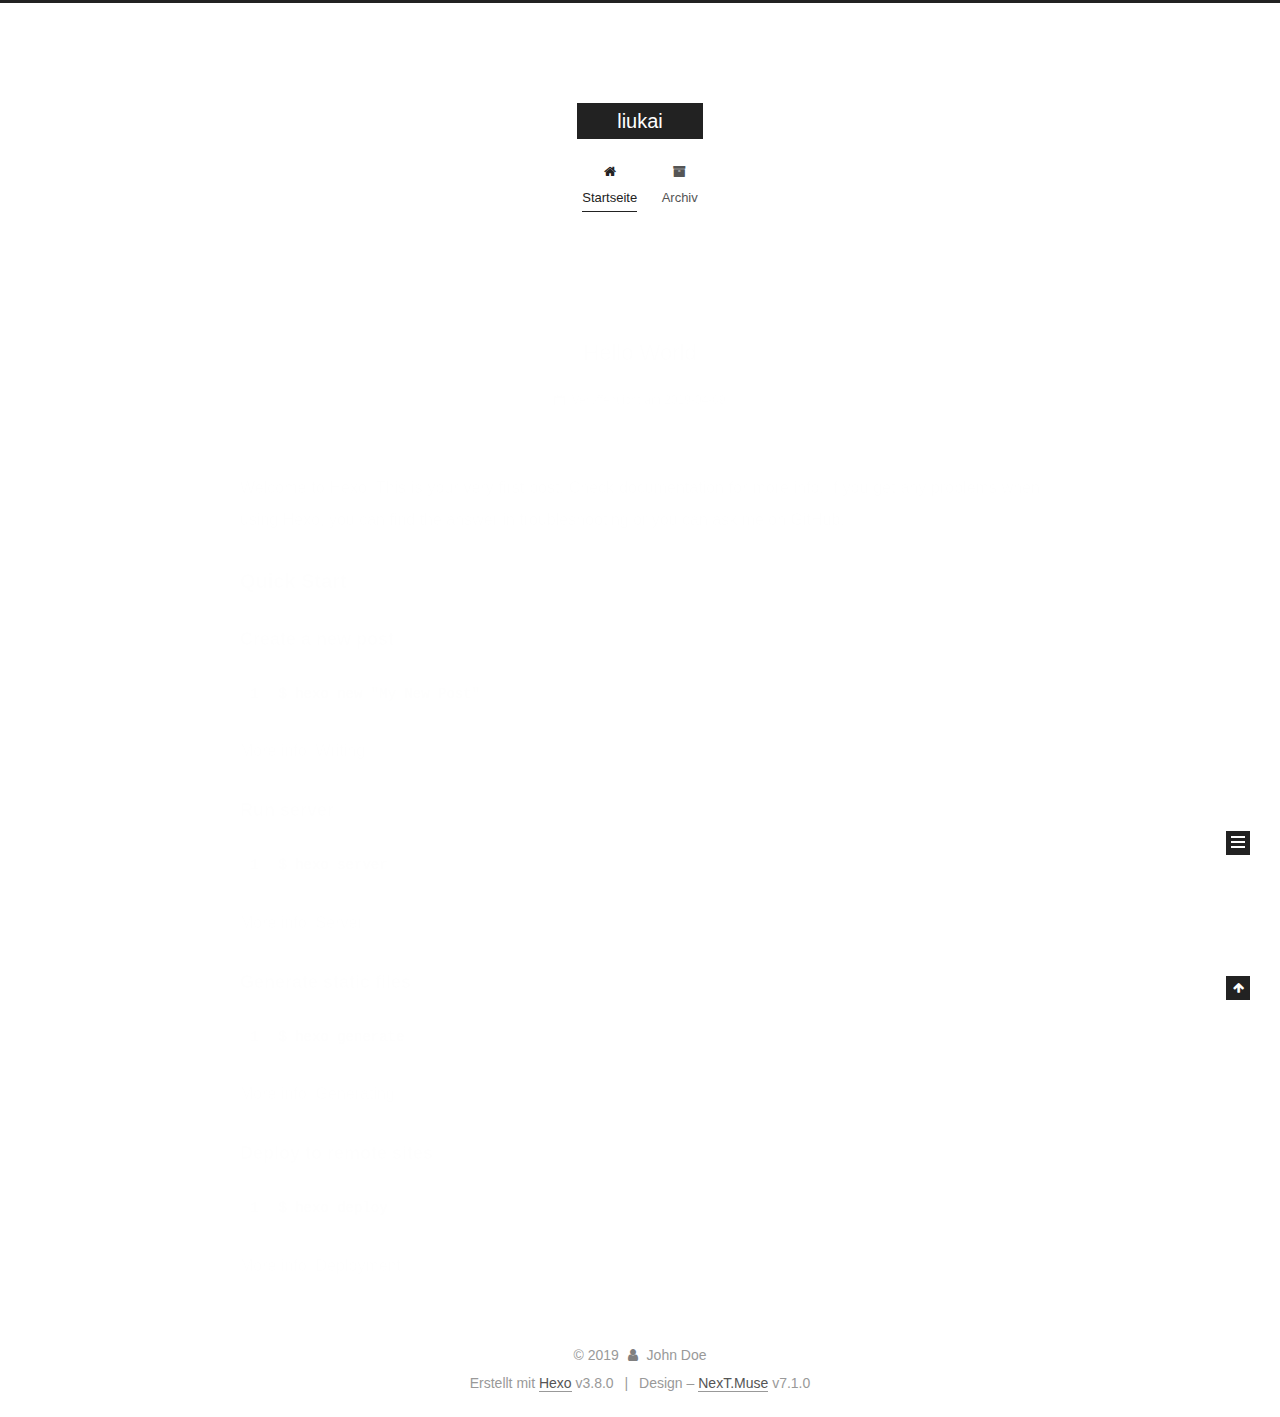
==== index.html @ d698d429 "Site updated: 2019-04-29 22:57:27" ====
<!DOCTYPE html>












  


<html class="theme-next muse use-motion" lang>
<head><meta name="generator" content="Hexo 3.8.0">
  <meta charset="UTF-8">
<meta http-equiv="X-UA-Compatible" content="IE=edge">
<meta name="viewport" content="width=device-width, initial-scale=1, maximum-scale=2">
<meta name="theme-color" content="#222">
























<link rel="stylesheet" href="/lib/font-awesome/css/font-awesome.min.css?v=4.6.2">

<link rel="stylesheet" href="/css/main.css?v=7.1.0">


  <link rel="apple-touch-icon" sizes="180x180" href="/images/apple-touch-icon-next.png?v=7.1.0">


  <link rel="icon" type="image/png" sizes="32x32" href="/images/favicon-32x32-next.png?v=7.1.0">


  <link rel="icon" type="image/png" sizes="16x16" href="/images/favicon-16x16-next.png?v=7.1.0">


  <link rel="mask-icon" href="/images/logo.svg?v=7.1.0" color="#222">







<script id="hexo.configurations">
  var NexT = window.NexT || {};
  var CONFIG = {
    root: '/',
    scheme: 'Muse',
    version: '7.1.0',
    sidebar: {"position":"left","display":"post","offset":12,"onmobile":false,"dimmer":false},
    back2top: true,
    back2top_sidebar: false,
    fancybox: false,
    fastclick: false,
    lazyload: false,
    tabs: true,
    motion: {"enable":true,"async":false,"transition":{"post_block":"fadeIn","post_header":"slideDownIn","post_body":"slideDownIn","coll_header":"slideLeftIn","sidebar":"slideUpIn"}},
    algolia: {
      applicationID: '',
      apiKey: '',
      indexName: '',
      hits: {"per_page":10},
      labels: {"input_placeholder":"Search for Posts","hits_empty":"We didn't find any results for the search: ${query}","hits_stats":"${hits} results found in ${time} ms"}
    }
  };
</script>


  




  <meta property="og:type" content="website">
<meta property="og:title" content="liukai">
<meta property="og:url" content="http://yoursite.com/index.html">
<meta property="og:site_name" content="liukai">
<meta property="og:locale" content="default">
<meta name="twitter:card" content="summary">
<meta name="twitter:title" content="liukai">





  
  
  <link rel="canonical" href="http://yoursite.com/">



<script id="page.configurations">
  CONFIG.page = {
    sidebar: "",
  };
</script>

  <title>liukai</title>
  












  <noscript>
  <style>
  .use-motion .motion-element,
  .use-motion .brand,
  .use-motion .menu-item,
  .sidebar-inner,
  .use-motion .post-block,
  .use-motion .pagination,
  .use-motion .comments,
  .use-motion .post-header,
  .use-motion .post-body,
  .use-motion .collection-title { opacity: initial; }

  .use-motion .logo,
  .use-motion .site-title,
  .use-motion .site-subtitle {
    opacity: initial;
    top: initial;
  }

  .use-motion .logo-line-before i { left: initial; }
  .use-motion .logo-line-after i { right: initial; }
  </style>
</noscript>

</head>

<body itemscope itemtype="http://schema.org/WebPage" lang="default">

  
  
    
  

  <div class="container sidebar-position-left 
  page-home">
    <div class="headband"></div>

    <header id="header" class="header" itemscope itemtype="http://schema.org/WPHeader">
      <div class="header-inner"><div class="site-brand-wrapper">
  <div class="site-meta">
    

    <div class="custom-logo-site-title">
      <a href="/" class="brand" rel="start">
        <span class="logo-line-before"><i></i></span>
        <span class="site-title">liukai</span>
        <span class="logo-line-after"><i></i></span>
      </a>
    </div>
    
    
  </div>

  <div class="site-nav-toggle">
    <button aria-label="Navigationsleiste an/ausschalten">
      <span class="btn-bar"></span>
      <span class="btn-bar"></span>
      <span class="btn-bar"></span>
    </button>
  </div>
</div>



<nav class="site-nav">
  
    <ul id="menu" class="menu">
      
        
        
        
          
          <li class="menu-item menu-item-home menu-item-active">

    
    
    
      
    

    

    <a href="/" rel="section"><i class="menu-item-icon fa fa-fw fa-home"></i> <br>Startseite</a>

  </li>
        
        
        
          
          <li class="menu-item menu-item-archives">

    
    
    
      
    

    

    <a href="/archives/" rel="section"><i class="menu-item-icon fa fa-fw fa-archive"></i> <br>Archiv</a>

  </li>

      
      
    </ul>
  

  
    

  

  
</nav>



  



</div>
    </header>

    


    <main id="main" class="main">
      <div class="main-inner">
        <div class="content-wrap">
          
          <div id="content" class="content">
            
  <section id="posts" class="posts-expand">
    
      

  

  
  
  

  

  <article class="post post-type-normal" itemscope itemtype="http://schema.org/Article">
  
  
  
  <div class="post-block">
    <link itemprop="mainEntityOfPage" href="http://yoursite.com/2019/04/09/hello-world/">

    <span hidden itemprop="author" itemscope itemtype="http://schema.org/Person">
      <meta itemprop="name" content="John Doe">
      <meta itemprop="description" content>
      <meta itemprop="image" content="/images/avatar.gif">
    </span>

    <span hidden itemprop="publisher" itemscope itemtype="http://schema.org/Organization">
      <meta itemprop="name" content="liukai">
    </span>

    
      <header class="post-header">

        
        
          <h1 class="post-title" itemprop="name headline">
                
                
                <a href="/2019/04/09/hello-world/" class="post-title-link" itemprop="url">Hello World</a>
              
            
          </h1>
        

        <div class="post-meta">
          <span class="post-time">

            
            
            

            
              <span class="post-meta-item-icon">
                <i class="fa fa-calendar-o"></i>
              </span>
              
                <span class="post-meta-item-text">Veröffentlicht am</span>
              

              
                
              

              <time title="Erstellt: 2019-04-09 21:21:41 / Geändert am: 03:51:52" itemprop="dateCreated datePublished" datetime="2019-04-09T21:21:41+08:00">2019-04-09</time>
            

            
              

              
            
          </span>

          

          
            
            
          

          
          

          

          

          

        </div>
      </header>
    

    
    
    
    <div class="post-body" itemprop="articleBody">

      
      

      
        
          
            <p>Welcome to <a href="https://hexo.io/" target="_blank" rel="noopener">Hexo</a>! This is your very first post. Check <a href="https://hexo.io/docs/" target="_blank" rel="noopener">documentation</a> for more info. If you get any problems when using Hexo, you can find the answer in <a href="https://hexo.io/docs/troubleshooting.html" target="_blank" rel="noopener">troubleshooting</a> or you can ask me on <a href="https://github.com/hexojs/hexo/issues" target="_blank" rel="noopener">GitHub</a>.</p>
<h2 id="Quick-Start"><a href="#Quick-Start" class="headerlink" title="Quick Start"></a>Quick Start</h2><h3 id="Create-a-new-post"><a href="#Create-a-new-post" class="headerlink" title="Create a new post"></a>Create a new post</h3><figure class="highlight bash"><table><tr><td class="gutter"><pre><span class="line">1</span><br></pre></td><td class="code"><pre><span class="line">$ hexo new <span class="string">"My New Post"</span></span><br></pre></td></tr></table></figure>
<p>More info: <a href="https://hexo.io/docs/writing.html" target="_blank" rel="noopener">Writing</a></p>
<h3 id="Run-server"><a href="#Run-server" class="headerlink" title="Run server"></a>Run server</h3><figure class="highlight bash"><table><tr><td class="gutter"><pre><span class="line">1</span><br></pre></td><td class="code"><pre><span class="line">$ hexo server</span><br></pre></td></tr></table></figure>
<p>More info: <a href="https://hexo.io/docs/server.html" target="_blank" rel="noopener">Server</a></p>
<h3 id="Generate-static-files"><a href="#Generate-static-files" class="headerlink" title="Generate static files"></a>Generate static files</h3><figure class="highlight bash"><table><tr><td class="gutter"><pre><span class="line">1</span><br></pre></td><td class="code"><pre><span class="line">$ hexo generate</span><br></pre></td></tr></table></figure>
<p>More info: <a href="https://hexo.io/docs/generating.html" target="_blank" rel="noopener">Generating</a></p>
<h3 id="Deploy-to-remote-sites"><a href="#Deploy-to-remote-sites" class="headerlink" title="Deploy to remote sites"></a>Deploy to remote sites</h3><figure class="highlight bash"><table><tr><td class="gutter"><pre><span class="line">1</span><br></pre></td><td class="code"><pre><span class="line">$ hexo deploy</span><br></pre></td></tr></table></figure>
<p>More info: <a href="https://hexo.io/docs/deployment.html" target="_blank" rel="noopener">Deployment</a></p>

          
        
      
    </div>

    

    
    
    

    

    
      
    
    

    

    <footer class="post-footer">
      

      

      

      
      
        <div class="post-eof"></div>
      
    </footer>
  </div>
  
  
  
  </article>


    
  </section>

  


          </div>
          

        </div>
        
          
  
  <div class="sidebar-toggle">
    <div class="sidebar-toggle-line-wrap">
      <span class="sidebar-toggle-line sidebar-toggle-line-first"></span>
      <span class="sidebar-toggle-line sidebar-toggle-line-middle"></span>
      <span class="sidebar-toggle-line sidebar-toggle-line-last"></span>
    </div>
  </div>

  <aside id="sidebar" class="sidebar">
    <div class="sidebar-inner">

      

      

      <div class="site-overview-wrap sidebar-panel sidebar-panel-active">
        <div class="site-overview">
          <div class="site-author motion-element" itemprop="author" itemscope itemtype="http://schema.org/Person">
            
              <p class="site-author-name" itemprop="name">John Doe</p>
              <div class="site-description motion-element" itemprop="description"></div>
          </div>

          
            <nav class="site-state motion-element">
              
                <div class="site-state-item site-state-posts">
                
                  <a href="/archives/">
                
                    <span class="site-state-item-count">1</span>
                    <span class="site-state-item-name">Artikel</span>
                  </a>
                </div>
              

              

              
            </nav>
          

          

          

          

          

          
          

          
            
          
          

        </div>
      </div>

      

      

    </div>
  </aside>
  


        
      </div>
    </main>

    <footer id="footer" class="footer">
      <div class="footer-inner">
        <div class="copyright">&copy; <span itemprop="copyrightYear">2019</span>
  <span class="with-love" id="animate">
    <i class="fa fa-user"></i>
  </span>
  <span class="author" itemprop="copyrightHolder">John Doe</span>

  

  
</div>


  <div class="powered-by">Erstellt mit  <a href="https://hexo.io" class="theme-link" rel="noopener" target="_blank">Hexo</a> v3.8.0</div>



  <span class="post-meta-divider">|</span>



  <div class="theme-info">Design – <a href="https://theme-next.org" class="theme-link" rel="noopener" target="_blank">NexT.Muse</a> v7.1.0</div>




        








        
      </div>
    </footer>

    
      <div class="back-to-top">
        <i class="fa fa-arrow-up"></i>
        
      </div>
    

    

    

    
  </div>

  

<script>
  if (Object.prototype.toString.call(window.Promise) !== '[object Function]') {
    window.Promise = null;
  }
</script>


























  
  <script src="/lib/jquery/index.js?v=2.1.3"></script>

  
  <script src="/lib/velocity/velocity.min.js?v=1.2.1"></script>

  
  <script src="/lib/velocity/velocity.ui.min.js?v=1.2.1"></script>


  


  <script src="/js/utils.js?v=7.1.0"></script>

  <script src="/js/motion.js?v=7.1.0"></script>



  
  


  <script src="/js/schemes/muse.js?v=7.1.0"></script>



  

  


  <script src="/js/next-boot.js?v=7.1.0"></script>


  

  

  

  



  




  

  

  

  

  

  

  

  

  

  

  

  

  

  

</body>
</html>
---- css/main.css ----
/* normalize.css v8.0.1 | MIT License | github.com/necolas/normalize.css */
html {
  line-height: 1.15; /* 1 */
  -webkit-text-size-adjust: 100%; /* 2 */
}
body {
  margin: 0;
}
main {
  display: block;
}
h1 {
  font-size: 2em;
  margin: 0.67em 0;
}
hr {
  box-sizing: content-box; /* 1 */
  height: 0; /* 1 */
  overflow: visible; /* 2 */
}
pre {
  font-family: monospace, monospace; /* 1 */
  font-size: 1em; /* 2 */
}
a {
  background-color: transparent;
}
abbr[title] {
  border-bottom: none; /* 1 */
  text-decoration: underline; /* 2 */
  text-decoration: underline dotted; /* 2 */
}
b,
strong {
  font-weight: bolder;
}
code,
kbd,
samp {
  font-family: monospace, monospace; /* 1 */
  font-size: 1em; /* 2 */
}
small {
  font-size: 80%;
}
sub,
sup {
  font-size: 75%;
  line-height: 0;
  position: relative;
  vertical-align: baseline;
}
sub {
  bottom: -0.25em;
}
sup {
  top: -0.5em;
}
img {
  border-style: none;
}
button,
input,
optgroup,
select,
textarea {
  font-family: inherit; /* 1 */
  font-size: 100%; /* 1 */
  line-height: 1.15; /* 1 */
  margin: 0; /* 2 */
}
button,
input {
/* 1 */
  overflow: visible;
}
button,
select {
/* 1 */
  text-transform: none;
}
button,
[type="button"],
[type="reset"],
[type="submit"] {
  -webkit-appearance: button;
}
button::-moz-focus-inner,
[type="button"]::-moz-focus-inner,
[type="reset"]::-moz-focus-inner,
[type="submit"]::-moz-focus-inner {
  border-style: none;
  padding: 0;
}
button:-moz-focusring,
[type="button"]:-moz-focusring,
[type="reset"]:-moz-focusring,
[type="submit"]:-moz-focusring {
  outline: 1px dotted ButtonText;
}
fieldset {
  padding: 0.35em 0.75em 0.625em;
}
legend {
  box-sizing: border-box; /* 1 */
  color: inherit; /* 2 */
  display: table; /* 1 */
  max-width: 100%; /* 1 */
  padding: 0; /* 3 */
  white-space: normal; /* 1 */
}
progress {
  vertical-align: baseline;
}
textarea {
  overflow: auto;
}
[type="checkbox"],
[type="radio"] {
  box-sizing: border-box; /* 1 */
  padding: 0; /* 2 */
}
[type="number"]::-webkit-inner-spin-button,
[type="number"]::-webkit-outer-spin-button {
  height: auto;
}
[type="search"] {
  -webkit-appearance: textfield; /* 1 */
  outline-offset: -2px; /* 2 */
}
[type="search"]::-webkit-search-decoration {
  -webkit-appearance: none;
}
::-webkit-file-upload-button {
  -webkit-appearance: button; /* 1 */
  font: inherit; /* 2 */
}
details {
  display: block;
}
summary {
  display: list-item;
}
template {
  display: none;
}
[hidden] {
  display: none;
}
::selection {
  background: #262a30;
  color: #fff;
}
body {
  position: relative;
  font-family: 'Lato', "PingFang SC", "Microsoft YaHei", sans-serif;
  font-size: 14px;
  line-height: 2;
  color: #555;
  background: #fff;
}
@media (max-width: 991px) {
  body {
    padding-right: 0 !important;
  }
}
@media (min-width: 1200px) {
  body {
    font-size: 16px;
  }
}
h1,
h2,
h3,
h4,
h5,
h6 {
  margin: 20px 0 15px;
  padding: 0;
  font-weight: bold;
  line-height: 1.5;
  font-family: 'Lato', "PingFang SC", "Microsoft YaHei", sans-serif;
}
h1 {
  font-size: 22px;
}
h1 code {
  font-size: 1em;
}
@media (max-width: 767px) {
  h1 {
    font-size: 18px;
  }
  h1 code {
    font-size: 1em;
  }
}
h2 {
  font-size: 20px;
}
h2 code {
  font-size: 1em;
}
@media (max-width: 767px) {
  h2 {
    font-size: 16px;
  }
  h2 code {
    font-size: 1em;
  }
}
h3 {
  font-size: 18px;
}
h3 code {
  font-size: 1em;
}
@media (max-width: 767px) {
  h3 {
    font-size: 14px;
  }
  h3 code {
    font-size: 1em;
  }
}
h4 {
  font-size: 16px;
}
h4 code {
  font-size: 1em;
}
@media (max-width: 767px) {
  h4 {
    font-size: 12px;
  }
  h4 code {
    font-size: 1em;
  }
}
h5 {
  font-size: 14px;
}
h5 code {
  font-size: 1em;
}
@media (max-width: 767px) {
  h5 {
    font-size: 10px;
  }
  h5 code {
    font-size: 1em;
  }
}
h6 {
  font-size: 12px;
}
h6 code {
  font-size: 1em;
}
@media (max-width: 767px) {
  h6 {
    font-size: 8px;
  }
  h6 code {
    font-size: 1em;
  }
}
p {
  margin: 0 0 20px 0;
}
a,
span.exturl {
  overflow-wrap: break-word;
  word-wrap: break-word;
  background-color: transparent;
  color: #555;
  text-decoration: none;
  outline: none;
  border-bottom: 1px solid #999;
  cursor: pointer;
}
a:hover,
span.exturl:hover {
  color: #222;
  border-bottom-color: #222;
}
video {
  max-width: 100%;
  display: block;
  margin-left: auto;
  margin-right: auto;
}
img {
  display: block;
  margin: auto;
  max-width: 100%;
  height: auto;
}
hr {
  margin: 40px 0;
  height: 3px;
  border: none;
  background-color: #ddd;
  background-image: repeating-linear-gradient(-45deg, #fff, #fff 4px, transparent 4px, transparent 8px);
}
blockquote {
  margin: 0;
  padding: 0 15px;
  color: #666;
  border-left: 4px solid #ddd;
}
blockquote cite::before {
  content: "-";
  padding: 0 5px;
}
dt {
  font-weight: 700;
}
dd {
  margin: 0;
  padding: 0;
}
kbd {
  border: 1px solid #ccc;
  border-radius: 0.2em;
  box-shadow: 0.1em 0.1em 0.2em rgba(0,0,0,0.1);
  background-color: #f9f9f9;
  font-family: inherit;
  background-image: linear-gradient(top, #eee, #fff, #eee);
  padding: 0.1em 0.3em;
  white-space: nowrap;
}
.text-left {
  text-align: left;
}
.text-center {
  text-align: center;
}
.text-right {
  text-align: right;
}
.text-justify {
  text-align: justify;
}
.text-nowrap {
  white-space: nowrap;
}
.text-lowercase {
  text-transform: lowercase;
}
.text-uppercase {
  text-transform: uppercase;
}
.text-capitalize {
  text-transform: capitalize;
}
.center-block {
  display: block;
  margin-left: auto;
  margin-right: auto;
}
.clearfix:before,
.clearfix:after {
  content: " ";
  display: table;
}
.clearfix:after {
  clear: both;
}
.pullquote {
  width: 45%;
}
.pullquote.left {
  float: left;
  margin-left: 5px;
  margin-right: 10px;
}
.pullquote.right {
  float: right;
  margin-left: 10px;
  margin-right: 5px;
}
.affix {
  position: fixed;
}
.translation {
  margin-top: -20px;
  font-size: 14px;
  color: #999;
}
.scrollbar-measure {
  width: 100px;
  height: 100px;
  overflow: scroll;
  position: absolute;
  top: -9999px;
}
.use-motion .motion-element {
  opacity: 0;
}
.table-container {
  margin: 20px 0;
  overflow: auto;
  -webkit-overflow-scrolling: touch;
}
.highlight .table-container {
  margin: 0px;
}
table {
  width: 100%;
  border-collapse: collapse;
  border-spacing: 0;
  font-size: 14px;
}
table > tbody > tr:nth-of-type(odd) {
  background-color: #f9f9f9;
}
table > tbody > tr:hover {
  background-color: #f5f5f5;
}
caption,
th,
td {
  padding: 8px;
  text-align: left;
  vertical-align: middle;
  font-weight: normal;
}
th,
td {
  border: 1px solid #ddd;
  border-bottom: 3px solid #ddd;
}
th {
  padding-bottom: 10px;
  font-weight: 700;
}
td {
  border-bottom-width: 1px;
}
html,
body {
  height: 100%;
}
.container {
  position: relative;
}
.header-inner {
  margin: 0 auto;
  padding: 100px 0 70px;
  width: 700px;
}
@media (min-width: 1200px) {
  .container .header-inner {
    width: 800px;
  }
}
@media (min-width: 1600px) {
  .container .header-inner {
    width: 900px;
  }
}
.main-inner {
  margin: 0 auto;
  width: 700px;
}
@media (min-width: 1200px) {
  .container .main-inner {
    width: 800px;
  }
}
@media (min-width: 1600px) {
  .container .main-inner {
    width: 900px;
  }
}
.footer {
  padding: 20px 0;
}
.footer-inner {
  box-sizing: border-box;
  margin: 0px auto;
  width: 700px;
}
@media (min-width: 1200px) {
  .container .footer-inner {
    width: 800px;
  }
}
@media (min-width: 1600px) {
  .container .footer-inner {
    width: 900px;
  }
}
pre,
.highlight {
  overflow: auto;
  margin: 20px 0;
  padding: 0;
  font-size: 14px;
  color: #4d4d4c;
  background: #f7f7f7;
  line-height: 1.6;
}
pre,
code {
  font-family: consolas, Menlo, "PingFang SC", "Microsoft YaHei", monospace;
}
code {
  overflow-wrap: break-word;
  word-wrap: break-word;
  padding: 2px 4px;
  color: #555;
  background: #eee;
  border-radius: 3px;
  font-size: 14px;
}
pre {
  padding: 10px;
}
pre code {
  padding: 0;
  color: #4d4d4c;
  background: none;
  text-shadow: none;
}
.highlight {
  border-radius: 1px;
}
.highlight pre {
  border: none;
  margin: 0;
  padding: 10px 0;
}
.highlight table {
  margin: 0;
  width: auto;
  border: none;
}
.highlight td {
  border: none;
  padding: 0;
}
.highlight figcaption {
  font-size: 1em;
  color: #4d4d4c;
  line-height: 1em;
  margin-bottom: 1em;
  margin: 0em;
  padding: 0.5em;
  background: #eee;
  border-bottom: 1px solid #e9e9e9;
}
.highlight figcaption:before,
.highlight figcaption:after {
  content: " ";
  display: table;
}
.highlight figcaption:after {
  clear: both;
}
.highlight figcaption a {
  float: right;
  color: #4d4d4c;
}
.highlight figcaption a:hover {
  border-bottom-color: #4d4d4c;
}
.highlight .gutter pre {
  padding-left: 10px;
  padding-right: 10px;
  color: #869194;
  text-align: right;
  background-color: #eff2f3;
}
.highlight .code pre {
  width: 100%;
  padding-left: 10px;
  padding-right: 10px;
  background-color: #f7f7f7;
}
.highlight .line {
  height: 20px;
}
.gutter {
  -webkit-user-select: none;
  -moz-user-select: none;
  -ms-user-select: none;
  user-select: none;
}
.gist table {
  width: auto;
}
.gist table td {
  border: none;
}
pre .deletion {
  background: #fdd;
}
pre .addition {
  background: #dfd;
}
pre .meta {
  color: #8959a8;
}
pre .comment {
  color: #8e908c;
}
pre .variable,
pre .attribute,
pre .tag,
pre .name,
pre .regexp,
pre .ruby .constant,
pre .xml .tag .title,
pre .xml .pi,
pre .xml .doctype,
pre .html .doctype,
pre .css .id,
pre .css .class,
pre .css .pseudo {
  color: #c82829;
}
pre .number,
pre .preprocessor,
pre .built_in,
pre .builtin-name,
pre .literal,
pre .params,
pre .constant,
pre .command {
  color: #f5871f;
}
pre .ruby .class .title,
pre .css .rules .attribute,
pre .string,
pre .symbol,
pre .value,
pre .inheritance,
pre .header,
pre .ruby .symbol,
pre .xml .cdata,
pre .special,
pre .formula {
  color: #718c00;
}
pre .title,
pre .css .hexcolor {
  color: #3e999f;
}
pre .function,
pre .python .decorator,
pre .python .title,
pre .ruby .function .title,
pre .ruby .title .keyword,
pre .perl .sub,
pre .javascript .title,
pre .coffeescript .title {
  color: #4271ae;
}
pre .keyword,
pre .javascript .function {
  color: #8959a8;
}
.posts-expand .post-body img.full-image {
  border: none;
}
.blockquote-center,
.page-home .post-type-quote blockquote,
.page-post-detail .post-type-quote blockquote {
  position: relative;
  margin: 40px 0;
  padding: 0;
  border-left: none;
  text-align: center;
}
.blockquote-center::before,
.page-home .post-type-quote blockquote::before,
.page-post-detail .post-type-quote blockquote::before,
.blockquote-center::after,
.page-home .post-type-quote blockquote::after,
.page-post-detail .post-type-quote blockquote::after {
  position: absolute;
  content: ' ';
  display: block;
  width: 100%;
  height: 24px;
  opacity: 0.2;
  background-repeat: no-repeat;
  background-position: 0 -6px;
  background-size: 22px 22px;
}
.blockquote-center::before,
.page-home .post-type-quote blockquote::before,
.page-post-detail .post-type-quote blockquote::before {
  top: -20px;
  background-image: url("../images/quote-l.svg");
  border-top: 1px solid #ccc;
}
.blockquote-center::after,
.page-home .post-type-quote blockquote::after,
.page-post-detail .post-type-quote blockquote::after {
  bottom: -20px;
  background-image: url("../images/quote-r.svg");
  border-bottom: 1px solid #ccc;
  background-position: 100% 8px;
}
.blockquote-center p,
.page-home .post-type-quote blockquote p,
.page-post-detail .post-type-quote blockquote p,
.blockquote-center div,
.page-home .post-type-quote blockquote div,
.page-post-detail .post-type-quote blockquote div {
  text-align: center;
}
.post .post-body .group-picture img {
  box-sizing: border-box;
  padding: 0 3px;
  border: none;
}
.post .group-picture-row {
  overflow: hidden;
  margin-top: 6px;
}
.post .group-picture-row:first-child {
  margin-top: 0;
}
.post .group-picture-column {
  float: left;
}
.page-post-detail .post-body .group-picture-column {
  float: none;
  margin-top: 10px;
  width: auto !important;
}
.page-post-detail .post-body .group-picture-column img {
  margin: 0 auto;
}
.page-archive .group-picture-container {
  overflow: hidden;
}
.page-archive .group-picture-row {
  float: left;
}
.page-archive .group-picture-row:first-child {
  margin-top: 6px;
}
.page-archive .group-picture-column {
  max-width: 150px;
  max-height: 150px;
}
.post-body .label {
  display: inline;
  padding: 0 2px;
}
.post-body .label.default {
  background-color: #f0f0f0;
}
.post-body .label.primary {
  background-color: #efe6f7;
}
.post-body .label.info {
  background-color: #e5f2f8;
}
.post-body .label.success {
  background-color: #e7f4e9;
}
.post-body .label.warning {
  background-color: #fcf6e1;
}
.post-body .label.danger {
  background-color: #fae8eb;
}
.post-body .note {
  position: relative;
  padding: 15px;
  margin-bottom: 20px;
  border: 1px solid #eee;
  border-left-width: 5px;
  border-radius: 3px;
}
.post-body .note h2,
.post-body .note h3,
.post-body .note h4,
.post-body .note h5,
.post-body .note h6 {
  margin-top: 0;
  margin-bottom: 0;
  border-bottom: initial;
  padding-top: 0 !important;
}
.post-body .note p:first-child,
.post-body .note ul:first-child,
.post-body .note ol:first-child,
.post-body .note table:first-child,
.post-body .note pre:first-child,
.post-body .note blockquote:first-child {
  margin-top: 0;
}
.post-body .note p:last-child,
.post-body .note ul:last-child,
.post-body .note ol:last-child,
.post-body .note table:last-child,
.post-body .note pre:last-child,
.post-body .note blockquote:last-child {
  margin-bottom: 0;
}
.post-body .note.default {
  border-left-color: #777;
}
.post-body .note.default h2,
.post-body .note.default h3,
.post-body .note.default h4,
.post-body .note.default h5,
.post-body .note.default h6 {
  color: #777;
}
.post-body .note.primary {
  border-left-color: #6f42c1;
}
.post-body .note.primary h2,
.post-body .note.primary h3,
.post-body .note.primary h4,
.post-body .note.primary h5,
.post-body .note.primary h6 {
  color: #6f42c1;
}
.post-body .note.info {
  border-left-color: #428bca;
}
.post-body .note.info h2,
.post-body .note.info h3,
.post-body .note.info h4,
.post-body .note.info h5,
.post-body .note.info h6 {
  color: #428bca;
}
.post-body .note.success {
  border-left-color: #5cb85c;
}
.post-body .note.success h2,
.post-body .note.success h3,
.post-body .note.success h4,
.post-body .note.success h5,
.post-body .note.success h6 {
  color: #5cb85c;
}
.post-body .note.warning {
  border-left-color: #f0ad4e;
}
.post-body .note.warning h2,
.post-body .note.warning h3,
.post-body .note.warning h4,
.post-body .note.warning h5,
.post-body .note.warning h6 {
  color: #f0ad4e;
}
.post-body .note.danger {
  border-left-color: #d9534f;
}
.post-body .note.danger h2,
.post-body .note.danger h3,
.post-body .note.danger h4,
.post-body .note.danger h5,
.post-body .note.danger h6 {
  color: #d9534f;
}
.post-body .tabs {
  position: relative;
  display: block;
  margin-bottom: 20px;
  padding-top: 10px;
}
.post-body .tabs ul.nav-tabs {
  margin: 0;
  padding: 0;
  display: flex;
  margin-bottom: -1px;
}
@media (max-width: 413px) {
  .post-body .tabs ul.nav-tabs {
    display: block;
    margin-bottom: 5px;
  }
}
.post-body .tabs ul.nav-tabs li.tab {
  list-style-type: none !important;
  margin: 0 0.25em 0 0;
  border-top: 3px solid transparent;
  border-left: 1px solid transparent;
  border-right: 1px solid transparent;
}
@media (max-width: 413px) {
  .post-body .tabs ul.nav-tabs li.tab {
    margin: initial;
    border-top: 1px solid transparent;
    border-left: 3px solid transparent;
    border-right: 1px solid transparent;
    border-bottom: 1px solid transparent;
  }
}
.post-body .tabs ul.nav-tabs li.tab a {
  outline: 0;
  border-bottom: initial;
  display: block;
  line-height: 1.8em;
  padding: 0.25em 0.75em;
  transition-duration: 0.2s;
  transition-timing-function: ease-out;
  transition-delay: 0s;
}
.post-body .tabs ul.nav-tabs li.tab a i {
  width: 1.285714285714286em;
}
.post-body .tabs ul.nav-tabs li.tab.active {
  border-top: 3px solid #fc6423;
  border-left: 1px solid #ddd;
  border-right: 1px solid #ddd;
  background-color: #fff;
}
@media (max-width: 413px) {
  .post-body .tabs ul.nav-tabs li.tab.active {
    border-top: 1px solid #ddd;
    border-left: 3px solid #fc6423;
    border-right: 1px solid #ddd;
    border-bottom: 1px solid #ddd;
  }
}
.post-body .tabs ul.nav-tabs li.tab.active a {
  cursor: default;
  color: #555;
}
.post-body .tabs .tab-content {
  background-color: #fff;
}
.post-body .tabs .tab-content .tab-pane {
  border: 1px solid #ddd;
  padding: 20px 20px 0 20px;
}
.post-body .tabs .tab-content .tab-pane:not(.active) {
  display: none;
}
.post-body .tabs .tab-content .tab-pane.active {
  display: block;
}
.btn {
  display: inline-block;
  padding: 0 20px;
  font-size: 14px;
  color: #fff;
  background: #222;
  border: 2px solid #222;
  text-decoration: none;
  border-radius: 0;
  transition-property: background-color;
  transition-duration: 0.2s;
  transition-timing-function: ease-in-out;
  transition-delay: 0s;
  line-height: 2;
}
.btn:hover {
  border-color: #222;
  color: #222;
  background: #fff;
}
.btn +.btn {
  margin: 0 0 8px 8px;
}
.btn .fa-fw {
  width: 1.285714285714286em;
  text-align: left;
}
.btn-bar {
  display: block;
  width: 22px;
  height: 2px;
  background: #555;
  border-radius: 1px;
}
.btn-bar+.btn-bar {
  margin-top: 4px;
}
.pagination {
  margin: 120px 0 40px;
  text-align: center;
  border-top: 1px solid #eee;
}
.page-number-basic,
.pagination .prev,
.pagination .next,
.pagination .page-number,
.pagination .space {
  display: inline-block;
  position: relative;
  top: -1px;
  margin: 0 10px;
  padding: 0 11px;
}
@media (max-width: 767px) {
  .page-number-basic,
  .pagination .prev,
  .pagination .next,
  .pagination .page-number,
  .pagination .space {
    margin: 0 5px;
  }
}
.pagination .prev,
.pagination .next,
.pagination .page-number {
  border-bottom: 0;
  border-top: 1px solid #eee;
  transition-property: border-color;
  transition-duration: 0.2s;
  transition-timing-function: ease-in-out;
  transition-delay: 0s;
}
.pagination .prev:hover,
.pagination .next:hover,
.pagination .page-number:hover {
  border-top-color: #222;
}
.pagination .space {
  padding: 0;
  margin: 0;
}
.pagination .prev {
  margin-left: 0;
}
.pagination .next {
  margin-right: 0;
}
.pagination .page-number.current {
  color: #fff;
  background: #ccc;
  border-top-color: #ccc;
}
@media (max-width: 767px) {
  .pagination {
    border-top: none;
  }
  .pagination .prev,
  .pagination .next,
  .pagination .page-number {
    margin-bottom: 10px;
    border-top: 0;
    border-bottom: 1px solid #eee;
    padding: 0 10px;
  }
  .pagination .prev:hover,
  .pagination .next:hover,
  .pagination .page-number:hover {
    border-bottom-color: #222;
  }
}
.comments {
  margin: 60px 20px 0;
}
.back-to-top {
  box-sizing: border-box;
  position: fixed;
  bottom: -100px;
  right: 30px;
  z-index: 1050;
  padding: 0 6px;
  width: 24px;
  background: #222;
  font-size: 12px;
  opacity: 1;
  color: #fff;
  cursor: pointer;
  text-align: center;
  transition-property: bottom;
  transition-duration: 0.2s;
  transition-timing-function: ease-in-out;
  transition-delay: 0s;
}
.back-to-top.back-to-top-on {
  bottom: 19px;
}
@media (max-width: 991px) {
  .back-to-top {
    opacity: 0.8;
    right: 20px;
  }
}
.header {
  background: transparent;
}
.header-inner {
  position: relative;
}
.headband {
  height: 3px;
  background: #222;
}
.site-meta {
  margin: 0;
  text-align: center;
}
@media (max-width: 767px) {
  .site-meta {
    text-align: center;
  }
}
.brand {
  position: relative;
  display: inline-block;
  padding: 0 40px;
  color: #fff;
  background: #222;
  border-bottom: none;
}
.brand:hover {
  color: #fff;
}
.logo {
  display: inline-block;
  margin-right: 5px;
  line-height: 36px;
  vertical-align: top;
}
.site-title {
  display: inline-block;
  vertical-align: top;
  line-height: 36px;
  font-size: 20px;
  font-weight: normal;
  font-family: 'Lato', "PingFang SC", "Microsoft YaHei", sans-serif;
}
.site-subtitle {
  margin-top: 10px;
  font-size: 13px;
  color: #999;
}
.use-motion .brand {
  opacity: 0;
}
.use-motion .logo,
.use-motion .site-title,
.use-motion .site-subtitle,
.use-motion .custom-logo-image {
  opacity: 0;
  position: relative;
  top: -10px;
}
.site-nav-toggle {
  display: none;
  position: absolute;
  top: 10px;
  left: 10px;
}
@media (max-width: 767px) {
  .site-nav-toggle {
    display: block;
  }
}
.site-nav-toggle button {
  margin-top: 2px;
  padding: 9px 10px;
  background: transparent;
  border: none;
}
@media (max-width: 767px) {
  .site-nav {
    display: none;
    margin: 0 -10px;
    padding: 0 10px;
    clear: both;
    border-top: 1px solid #ddd;
  }
}
@media (min-width: 768px) and (max-width: 991px) {
  .site-nav {
    display: block !important;
  }
}
@media (min-width: 992px) {
  .site-nav {
    display: block !important;
  }
}
.menu {
  margin-top: 20px;
  padding-left: 0;
  text-align: center;
}
.menu .menu-item {
  display: inline-block;
  margin: 0 10px;
  list-style: none;
}
@media (max-width: 767px) {
  .menu .menu-item {
    margin-top: 10px;
  }
}
.menu .menu-item a,
.menu .menu-item span.exturl {
  display: block;
  font-size: 13px;
  line-height: inherit;
  border-bottom: 1px solid transparent;
  transition-property: border-color;
  transition-duration: 0.2s;
  transition-timing-function: ease-in-out;
  transition-delay: 0s;
}
.menu .menu-item a:hover,
.menu .menu-item span.exturl:hover {
  border-bottom-color: #222;
}
.menu .menu-item .fa {
  margin-right: 5px;
}
.use-motion .menu-item {
  opacity: 0;
}
.post-body {
  overflow-wrap: break-word;
  word-wrap: break-word;
  font-family: 'Lato', "PingFang SC", "Microsoft YaHei", sans-serif;
}
.post-body span.exturl .fa {
  font-size: 14px;
  margin-left: 4px;
}
.post-body .fancybox img {
  display: block !important;
  margin: 0 auto;
  cursor: pointer;
  cursor: zoom-in;
}
.post-body .image-caption,
.post-body .figure .caption {
  margin: -20px auto 15px;
  text-align: center;
  font-size: 14px;
  color: #999;
  font-weight: bold;
  line-height: 1;
}
.post-sticky-flag {
  display: inline-block;
  font-size: 16px;
  transform: rotate(30deg);
}
.use-motion .post-block,
.use-motion .pagination,
.use-motion .comments {
  opacity: 0;
}
.use-motion .post-header {
  opacity: 0;
}
.use-motion .post-body {
  opacity: 0;
}
.use-motion .collection-title {
  opacity: 0;
}
.posts-expand {
  padding-top: 40px;
}
@media (max-width: 767px) {
  .posts-expand {
    margin: 0 20px;
  }
  .post-body pre .gutter pre {
    padding-right: 10px;
  }
  .post-body .highlight {
    margin-left: 0px;
    margin-right: 0px;
    padding: 0;
  }
  .post-body .highlight .gutter pre {
    padding-right: 10px;
  }
}
@media (min-width: 992px) {
  .posts-expand .post-body {
    text-align: justify;
  }
}
@media (max-width: 991px) {
  .posts-expand .post-body {
    text-align: justify;
  }
}
.posts-expand .post-body h2,
.posts-expand .post-body h3,
.posts-expand .post-body h4,
.posts-expand .post-body h5,
.posts-expand .post-body h6 {
  padding-top: 10px;
}
.posts-expand .post-body h2 .header-anchor,
.posts-expand .post-body h3 .header-anchor,
.posts-expand .post-body h4 .header-anchor,
.posts-expand .post-body h5 .header-anchor,
.posts-expand .post-body h6 .header-anchor {
  float: right;
  margin-left: 10px;
  color: #ccc;
  border-bottom-style: none;
  visibility: hidden;
}
.posts-expand .post-body h2 .header-anchor:hover,
.posts-expand .post-body h3 .header-anchor:hover,
.posts-expand .post-body h4 .header-anchor:hover,
.posts-expand .post-body h5 .header-anchor:hover,
.posts-expand .post-body h6 .header-anchor:hover {
  color: inherit;
}
.posts-expand .post-body h2:hover .header-anchor,
.posts-expand .post-body h3:hover .header-anchor,
.posts-expand .post-body h4:hover .header-anchor,
.posts-expand .post-body h5:hover .header-anchor,
.posts-expand .post-body h6:hover .header-anchor {
  visibility: visible;
}
.posts-expand .post-body img {
  box-sizing: border-box;
  margin: 0 auto 25px;
  padding: 3px;
  border: 1px solid #ddd;
}
@media (max-width: 767px) {
  .posts-collapse {
    margin: 0 20px;
  }
  .posts-collapse .post-title,
  .posts-collapse .post-meta {
    display: block;
    width: auto;
    text-align: left;
  }
}
.posts-collapse {
  position: relative;
  z-index: 1010;
  margin-left: 55px;
}
.posts-collapse::after {
  content: " ";
  position: absolute;
  top: 20px;
  left: 0;
  margin-left: -2px;
  width: 4px;
  height: 100%;
  background: #f5f5f5;
  z-index: -1;
}
@media (max-width: 767px) {
  .posts-collapse {
    margin: 0 20px;
  }
}
.posts-collapse .collection-title {
  position: relative;
  margin: 60px 0;
}
.posts-collapse .collection-title h1,
.posts-collapse .collection-title h2 {
  margin-left: 20px;
}
.posts-collapse .collection-title small {
  color: #bbb;
  margin-left: 5px;
}
.posts-collapse .collection-title::before {
  content: " ";
  position: absolute;
  left: 0;
  top: 50%;
  margin-left: -4px;
  margin-top: -4px;
  width: 8px;
  height: 8px;
  background: #bbb;
  border-radius: 50%;
}
.posts-collapse .post {
  margin: 30px 0;
}
.posts-collapse .post-header {
  position: relative;
  transition-duration: 0.2s;
  transition-timing-function: ease-in-out;
  transition-delay: 0s;
  transition-property: border;
  border-bottom: 1px dashed #ccc;
}
.posts-collapse .post-header::before {
  content: " ";
  position: absolute;
  left: 0;
  top: 12px;
  width: 6px;
  height: 6px;
  margin-left: -4px;
  background: #bbb;
  border-radius: 50%;
  border: 1px solid #fff;
  transition-duration: 0.2s;
  transition-timing-function: ease-in-out;
  transition-delay: 0s;
  transition-property: background;
}
.posts-collapse .post-header:hover {
  border-bottom-color: #666;
}
.posts-collapse .post-header:hover::before {
  background: #222;
}
.posts-collapse .post-meta {
  position: absolute;
  font-size: 12px;
  left: 20px;
  top: 5px;
}
.posts-collapse .post-comments-count {
  display: none;
}
.posts-collapse .post-title {
  margin-left: 60px;
  font-size: 16px;
  font-weight: normal;
  line-height: inherit;
}
.posts-collapse .post-title::after {
  margin-left: 3px;
  opacity: 0.6;
}
.posts-collapse .post-title a,
.posts-collapse .post-title span.exturl {
  color: #666;
  border-bottom: none;
}
.page-home .post-type-quote .post-header,
.page-post-detail .post-type-quote .post-header,
.page-home .post-type-quote .post-tags,
.page-post-detail .post-type-quote .post-tags {
  display: none;
}
.posts-expand .post-title {
  overflow-wrap: break-word;
  word-wrap: break-word;
  text-align: center;
  font-weight: 400;
}
.posts-expand .post-title-link {
  display: inline-block;
  position: relative;
  color: #555;
  border-bottom: none;
  line-height: 1.2;
  vertical-align: top;
}
.posts-expand .post-title-link::before {
  content: "";
  position: absolute;
  width: 100%;
  height: 2px;
  bottom: 0;
  left: 0;
  background-color: #000;
  visibility: hidden;
  transform: scaleX(0);
  transition-duration: 0.2s;
  transition-timing-function: ease-in-out;
  transition-delay: 0s;
}
.posts-expand .post-title-link:hover::before {
  visibility: visible;
  transform: scaleX(1);
}
.posts-expand .post-title-link .fa {
  font-size: 20px;
  margin-left: 5px;
}
.posts-expand .post-meta {
  margin: 3px 0 60px 0;
  color: #999;
  font-family: 'Lato', "PingFang SC", "Microsoft YaHei", sans-serif;
  font-size: 12px;
  text-align: center;
}
.posts-expand .post-meta .post-category-list {
  display: inline-block;
  margin: 0;
  padding: 3px;
}
.posts-expand .post-meta .post-category-list-link {
  color: #999;
}
.posts-expand .post-meta .post-description {
  font-size: 14px;
  margin-top: 2px;
}
.posts-expand .post-meta time {
  border-bottom: 1px dashed #999;
  cursor: help;
}
.post-meta-divider {
  margin: 0 0.5em;
}
.post-meta-item-icon {
  margin-right: 3px;
}
@media (min-width: 768px) and (max-width: 991px) {
  .post-meta-item-icon {
    display: inline-block;
  }
}
@media (max-width: 767px) {
  .post-meta-item-icon {
    display: inline-block;
  }
}
@media (min-width: 768px) and (max-width: 991px) {
  .post-meta-item-text {
    display: none;
  }
}
@media (max-width: 767px) {
  .post-meta-item-text {
    display: none;
  }
}
.post-button {
  margin-top: 40px;
}
.posts-expand .post-tags {
  margin-top: 40px;
  text-align: center;
}
.posts-expand .post-tags a {
  display: inline-block;
  margin-right: 10px;
  font-size: 13px;
}
.post-nav {
  display: table;
  margin-top: 15px;
  width: 100%;
  border-top: 1px solid #eee;
}
.post-nav-divider {
  display: table-cell;
  width: 10%;
}
.post-nav-item {
  display: table-cell;
  padding: 10px 0 0 0;
  width: 45%;
  vertical-align: top;
}
.post-nav-item a {
  position: relative;
  display: block;
  line-height: 25px;
  font-size: 14px;
  color: #555;
  border-bottom: none;
}
.post-nav-item a:hover {
  color: #222;
  border-bottom: none;
}
.post-nav-item a:active {
  top: 2px;
}
.post-nav-item .fa {
  font-size: 12px;
  margin-right: 5px;
}
.post-nav-next a {
  padding-left: 5px;
}
.post-nav-prev {
  text-align: right;
}
.post-nav-prev a {
  padding-right: 5px;
}
.post-nav-prev .fa {
  margin-left: 5px;
}
.posts-expand .post-eof {
  margin: 80px auto 60px;
  width: 8%;
  height: 1px;
  background: #ccc;
  text-align: center;
}
.post:last-child .post-eof {
  display: none;
}
.post-gallery {
  display: table;
  table-layout: fixed;
  width: 100%;
  border-collapse: separate;
}
.post-gallery-row {
  display: table-row;
}
.post-gallery .post-gallery-img {
  display: table-cell;
  text-align: center;
  vertical-align: middle;
  border: none;
}
.post-gallery .post-gallery-img img {
  max-width: 100%;
  max-height: 100%;
  border: none;
}
.fancybox-close,
.fancybox-close:hover {
  border: none;
}
.rtl.post-body p,
.rtl.post-body a,
.rtl.post-body h1,
.rtl.post-body h2,
.rtl.post-body h3,
.rtl.post-body h4,
.rtl.post-body h5,
.rtl.post-body h6,
.rtl.post-body li,
.rtl.post-body ul,
.rtl.post-body ol {
  direction: rtl;
  font-family: UKIJ Ekran;
}
.rtl.post-title {
  font-family: UKIJ Ekran;
}
.sidebar {
  position: fixed;
  right: 0;
  top: 0;
  bottom: 0;
  width: 0;
  z-index: 1040;
  box-shadow: inset 0 2px 6px #000;
  background: #222;
}
.sidebar a,
.sidebar span.exturl {
  color: #999;
  border-bottom-color: #555;
}
.sidebar a:hover,
.sidebar span.exturl:hover {
  color: #eee;
  border-bottom-color: #eee;
}
@media (max-width: 991px) {
  .sidebar {
    display: none;
  }
}
.sidebar-inner {
  position: relative;
  padding: 20px 10px;
  color: #999;
  text-align: center;
}
.site-overview-wrap {
  overflow: hidden;
}
.site-overview {
  overflow-y: auto;
  overflow-x: hidden;
}
.cc-license {
  margin-top: 10px;
  text-align: center;
}
.cc-license .cc-opacity {
  opacity: 0.7;
  border-bottom: none;
}
.cc-license .cc-opacity:hover {
  opacity: 0.9;
}
.cc-license img {
  display: inline-block;
}
.sidebar-toggle {
  position: fixed;
  right: 30px;
  bottom: 45px;
  width: 14px;
  height: 14px;
  padding: 5px;
  background: #222;
  line-height: 0;
  z-index: 1050;
  cursor: pointer;
}
@media (max-width: 991px) {
  .sidebar-toggle {
    opacity: 0.8;
    right: 20px;
    display: none;
  }
}
.sidebar-toggle-line {
  position: relative;
  display: inline-block;
  vertical-align: top;
  height: 2px;
  width: 100%;
  background: #fff;
  margin-top: 3px;
}
.sidebar-toggle-line:first-child {
  margin-top: 0;
}
.site-author-image {
  display: block;
  margin: 0 auto;
  padding: 2px;
  max-width: 96px;
  height: auto;
  border: 2px solid #333;
  opacity: 1;
}
.site-author-name {
  margin: 5px 0 0;
  text-align: center;
  color: #f5f5f5;
  font-weight: normal;
}
.site-description {
  margin-top: 5px;
  text-align: center;
  font-size: 14px;
  color: #999;
}
.links-of-author {
  margin-top: 20px;
}
.links-of-author a,
.links-of-author span.exturl {
  display: inline-block;
  vertical-align: middle;
  margin-right: 10px;
  margin-bottom: 10px;
  border-bottom-color: #555;
  font-size: 13px;
}
.links-of-author a:before,
.links-of-author span.exturl:before {
  display: inline-block;
  vertical-align: middle;
  margin-right: 3px;
  content: " ";
  width: 4px;
  height: 4px;
  border-radius: 50%;
  background: #54ffb5;
}
.feed-link,
.chat {
  margin-top: 10px;
}
.feed-link a,
.chat a {
  display: inline-block;
  padding: 0 15px;
  color: #fc6423;
  border: 1px solid #fc6423 !important;
  border-radius: 4px;
}
.feed-link a i,
.chat a i {
  color: #fc6423;
  font-size: 14px;
}
.feed-link a:hover,
.chat a:hover {
  color: #fff;
  background: #fc6423;
}
.feed-link a:hover i,
.chat a:hover i {
  color: #fff;
}
.links-of-blogroll {
  margin-top: 10px;
  font-size: 13px;
}
.links-of-blogroll-title {
  margin-top: 0;
  font-size: 14px;
  font-weight: 600;
}
.links-of-blogroll-list {
  margin: 0;
  padding: 0;
  list-style: none;
}
.links-of-blogroll-item {
  padding: 2px 10px;
}
.links-of-blogroll-item a,
.links-of-blogroll-item span.exturl {
  max-width: 280px;
  box-sizing: border-box;
  display: inline-block;
  overflow: hidden;
  white-space: nowrap;
  text-overflow: ellipsis;
}
.sidebar-nav {
  margin: 0 0 20px;
  padding-left: 0;
}
.sidebar-nav li {
  display: inline-block;
  cursor: pointer;
  border-bottom: 1px solid transparent;
  font-size: 14px;
  color: #555;
}
.sidebar-nav li:hover {
  color: #f5f5f5;
}
.page-post-detail .sidebar-nav-toc {
  padding: 0 5px;
}
.page-post-detail .sidebar-nav-overview {
  margin-left: 10px;
}
.sidebar-nav .sidebar-nav-active {
  color: #87daff;
  border-bottom-color: #87daff;
}
.sidebar-nav .sidebar-nav-active:hover {
  color: #87daff;
}
.sidebar-panel {
  display: none;
}
.sidebar-panel-active {
  display: block;
}
.site-state {
  display: flex;
  justify-content: center;
  overflow: hidden;
  line-height: 1.4;
  white-space: nowrap;
  text-align: center;
  margin-top: 10px;
}
.site-state-item {
  padding: 0 15px;
  border-left: 1px solid #333;
}
.site-state-item:first-child {
  border-left: none;
}
.site-state-item a {
  border-bottom: none;
}
.site-state-item-count {
  display: block;
  text-align: center;
  color: inherit;
  font-weight: 600;
  font-size: 18px;
}
.site-state-item-name {
  font-size: 13px;
  color: inherit;
}
.post-toc-empty {
  font-size: 14px;
  color: #666;
}
.post-toc-wrap {
  overflow: hidden;
}
.post-toc {
  overflow: auto;
}
.post-toc ol {
  margin: 0;
  padding: 0 2px 5px 10px;
  text-align: left;
  list-style: none;
  font-size: 14px;
}
.post-toc ol > ol {
  padding-left: 0;
}
.post-toc ol a {
  transition-duration: 0.2s;
  transition-timing-function: ease-in-out;
  transition-delay: 0s;
  transition-property: all;
  color: #999;
  border-bottom-color: #555;
}
.post-toc ol a:hover {
  color: #ccc;
  border-bottom-color: #ccc;
}
.post-toc .nav-item {
  overflow: hidden;
  text-overflow: ellipsis;
  white-space: nowrap;
  line-height: 1.8;
}
.post-toc .nav .nav-child {
  display: none;
}
.post-toc .nav .active > .nav-child {
  display: block;
}
.post-toc .nav .active-current > .nav-child {
  display: block;
}
.post-toc .nav .active-current > .nav-child > .nav-item {
  display: block;
}
.post-toc .nav .active > a {
  color: #87daff;
  border-bottom-color: #87daff;
}
.post-toc .nav .active-current > a {
  color: #87daff;
}
.post-toc .nav .active-current > a:hover {
  color: #87daff;
}
.footer {
  font-size: 14px;
  color: #999;
}
.footer img {
  border: none;
}
.footer-inner {
  text-align: center;
}
.with-love {
  display: inline-block;
  margin: 0 5px;
  color: #808080;
}
.powered-by,
.theme-info {
  display: inline-block;
}
@-moz-keyframes iconAnimate {
  0%, 100% {
    transform: scale(1);
  }
  10%, 30% {
    transform: scale(0.9);
  }
  20%, 40%, 60%, 80% {
    transform: scale(1.1);
  }
  50%, 70% {
    transform: scale(1.1);
  }
}
@-webkit-keyframes iconAnimate {
  0%, 100% {
    transform: scale(1);
  }
  10%, 30% {
    transform: scale(0.9);
  }
  20%, 40%, 60%, 80% {
    transform: scale(1.1);
  }
  50%, 70% {
    transform: scale(1.1);
  }
}
@-o-keyframes iconAnimate {
  0%, 100% {
    transform: scale(1);
  }
  10%, 30% {
    transform: scale(0.9);
  }
  20%, 40%, 60%, 80% {
    transform: scale(1.1);
  }
  50%, 70% {
    transform: scale(1.1);
  }
}
@keyframes iconAnimate {
  0%, 100% {
    transform: scale(1);
  }
  10%, 30% {
    transform: scale(0.9);
  }
  20%, 40%, 60%, 80% {
    transform: scale(1.1);
  }
  50%, 70% {
    transform: scale(1.1);
  }
}
.local-search-pop-overlay {
  position: fixed;
  width: 100%;
  height: 100%;
  top: 0;
  left: 0;
  z-index: 2080;
  background-color: rgba(0,0,0,0.3);
}
.local-search-popup {
  display: none;
  position: fixed;
  top: 10%;
  left: 50%;
  margin-left: -350px;
  width: 700px;
  height: 80%;
  padding: 0;
  background: #fff;
  color: #333;
  z-index: 9999;
  border-radius: 5px;
}
@media (max-width: 767px) {
  .local-search-popup {
    padding: 0;
    top: 0;
    left: 0;
    margin: 0;
    width: 100%;
    height: 100%;
    border-radius: 0;
  }
}
.local-search-popup ul.search-result-list {
  padding: 0;
  margin: 0 5px;
}
.local-search-popup p.search-result {
  border-bottom: 1px dashed #ccc;
  padding: 5px 0;
}
.local-search-popup a.search-result-title {
  font-weight: bold;
  font-size: 16px;
}
.local-search-popup .search-keyword {
  border-bottom: 1px dashed #f00;
  font-weight: bold;
  color: #f00;
}
.local-search-popup .local-search-header {
  padding: 5px;
  height: 36px;
  background: #f5f5f5;
  border-top-left-radius: 5px;
  border-top-right-radius: 5px;
}
.local-search-popup #local-search-result {
  overflow: auto;
  position: relative;
  padding: 5px 25px;
  height: calc(100% - 55px);
}
.local-search-popup .local-search-input-wrapper {
  display: inline-block;
  width: calc(100% - 90px);
  height: 36px;
  line-height: 36px;
  padding: 0 5px;
}
.local-search-popup .local-search-input-wrapper input {
  padding: 8px 0;
  height: 20px;
  display: block;
  width: 100%;
  outline: none;
  border: none;
  background: transparent;
  vertical-align: middle;
}
.local-search-popup .search-icon,
.local-search-popup .popup-btn-close {
  display: inline-block;
  font-size: 18px;
  color: #999;
  height: 36px;
  width: 18px;
  padding-left: 10px;
  padding-right: 10px;
}
.local-search-popup .search-icon {
  float: left;
}
.local-search-popup .popup-btn-close {
  border-left: 1px solid #eee;
  float: right;
  cursor: pointer;
}
.local-search-popup #no-result {
  position: absolute;
  left: 50%;
  top: 50%;
  transform: translate(-50%, -50%);
  color: #ccc;
}
.page-archive .archive-page-counter {
  position: relative;
  top: 3px;
  left: 20px;
}
@media (max-width: 767px) {
  .page-archive .archive-page-counter {
    top: 5px;
  }
}
.page-archive .posts-collapse .archive-move-on {
  position: absolute;
  top: 11px;
  left: 0;
  margin-left: -6px;
  width: 10px;
  height: 10px;
  opacity: 0.5;
  background: #555;
  border: 1px solid #fff;
  border-radius: 50%;
}
.page-archive .fa-external-link {
  font-size: 15px;
  margin-left: 5px;
}
.category-all-page .category-all-title {
  text-align: center;
}
.category-all-page .category-all {
  margin-top: 20px;
}
.category-all-page .category-list {
  margin: 0;
  padding: 0;
  list-style: none;
}
.category-all-page .category-list-item {
  margin: 5px 10px;
}
.category-all-page .category-list-count {
  color: #bbb;
}
.category-all-page .category-list-count:before {
  display: inline;
  content: " (";
}
.category-all-page .category-list-count:after {
  display: inline;
  content: ") ";
}
.category-all-page .category-list-child {
  padding-left: 10px;
}
#event-list {
  padding-left: 30px;
}
#event-list hr {
  margin: 20px 0 45px 0 !important;
  background: #222;
}
#event-list hr:after {
  display: inline-block;
  content: 'NOW';
  background: #222;
  color: #fff;
  font-weight: bold;
  text-align: right;
  padding: 0 5px;
}
#event-list li.event {
  margin: 20px 0px;
  background: #f9f9f9;
  padding-left: 10px;
  min-height: 40px;
}
#event-list li.event h2.event-summary {
  margin: 0;
  padding-bottom: 3px;
}
#event-list li.event h2.event-summary:before {
  display: inline-block;
  font-family: FontAwesome;
  font-size: 8px;
  content: '\f111';
  vertical-align: middle;
  margin-right: 25px;
  color: #bbb;
}
#event-list li.event span.event-relative-time {
  display: inline-block;
  font-size: 12px;
  font-weight: 400;
  padding-left: 12px;
  color: #bbb;
}
#event-list li.event span.event-details {
  display: block;
  color: #bbb;
  margin-left: 56px;
  padding-top: 3px;
  padding-bottom: 6px;
  text-indent: -24px;
  line-height: 18px;
}
#event-list li.event span.event-details:before {
  text-indent: 0;
  display: inline-block;
  width: 14px;
  font-family: FontAwesome;
  text-align: center;
  margin-right: 9px;
  color: #bbb;
}
#event-list li.event span.event-details.event-location:before {
  content: '\f041';
}
#event-list li.event span.event-details.event-duration:before {
  content: '\f017';
}
#event-list li.event-past {
  background: #fcfcfc;
  padding: 15px 0 15px 10px;
}
#event-list li.event-past > * {
  opacity: 0.9;
}
#event-list li.event-past h2.event-summary {
  color: #bbb;
}
#event-list li.event-past h2.event-summary:before {
  color: #dfdfdf;
}
#event-list li.event-now {
  background: #222;
  color: #fff;
  padding: 15px 0 15px 10px;
}
#event-list li.event-now h2.event-summary:before {
  transform: scale(1.2);
  color: #fff;
  animation: dot-flash 1s alternate infinite ease-in-out;
}
#event-list li.event-now * {
  color: #fff !important;
}
#event-list li.event-future {
  background: #222;
  color: #fff;
  padding: 15px 0 15px 10px;
}
#event-list li.event-future h2.event-summary:before {
  transform: scale(1.2);
  color: #fff;
  animation: dot-flash 1s alternate infinite ease-in-out;
}
#event-list li.event-future * {
  color: #fff !important;
}
@-moz-keyframes dot-flash {
  from {
    opacity: 1;
    transform: scale(1.1);
  }
  to {
    opacity: 0;
    transform: scale(1);
  }
}
@-webkit-keyframes dot-flash {
  from {
    opacity: 1;
    transform: scale(1.1);
  }
  to {
    opacity: 0;
    transform: scale(1);
  }
}
@-o-keyframes dot-flash {
  from {
    opacity: 1;
    transform: scale(1.1);
  }
  to {
    opacity: 0;
    transform: scale(1);
  }
}
@keyframes dot-flash {
  from {
    opacity: 1;
    transform: scale(1.1);
  }
  to {
    opacity: 0;
    transform: scale(1);
  }
}
.page-post-detail .sidebar-toggle-line {
  background: #87daff;
}
.page-post-detail .comments {
  overflow: hidden;
}
ul.breadcrumb {
  list-style: none;
  margin: 1em 0;
  padding: 0 2em;
  text-align: center;
  font-size: 12px;
}
ul.breadcrumb li {
  display: inline;
}
ul.breadcrumb li+li:before {
  padding: 0.5em;
  font-weight: normal;
  content: "/\00a0";
}
ul.breadcrumb li+li:last-child {
  font-weight: bold;
}
.tag-cloud {
  text-align: center;
}
.tag-cloud a {
  display: inline-block;
  margin: 10px;
}
.tag-cloud a:hover {
  color: #222 !important;
}
@media (max-width: 767px) {
  .header-inner,
  .container .main-inner,
  .footer-inner {
    width: auto;
  }
}
embed {
  display: block;
  margin: 0px auto 25px auto;
}
.custom-logo .site-meta-headline {
  text-align: center;
}
.custom-logo .brand {
  background: none;
}
.custom-logo .site-title {
  margin: 10px auto 0;
  font-size: 24px;
  color: #222;
}
.custom-logo .site-title a {
  border: none;
}
.custom-logo-image {
  margin: 0 auto;
  padding: 5px;
  max-width: 150px;
  background: #fff;
}
@media (max-width: 767px) {
  .site-nav {
    position: absolute;
    left: 0;
    top: 52px;
    margin: 0;
    width: 100%;
    padding: 0;
    background: #fff;
    border-bottom: 1px solid #ddd;
    z-index: 1030;
  }
}
@media (max-width: 767px) {
  .menu {
    text-align: left;
  }
}
.menu-item-active a,
.menu .menu-item a:hover,
.menu .menu-item span.exturl:hover {
  border-bottom-color: #222 !important;
  color: #222;
}
@media (max-width: 767px) {
  .menu-item-active a,
  .menu .menu-item a:hover,
  .menu .menu-item span.exturl:hover {
    border-bottom: 1px dotted #ddd !important;
  }
}
@media (max-width: 767px) {
  .menu .menu-item {
    display: block;
    margin: 0 10px;
    vertical-align: top;
  }
}
.menu .menu-item .badge {
  display: inline-block;
  padding: 1px 4px;
  margin-left: 5px;
  font-weight: 700;
  line-height: 1;
  text-align: center;
  white-space: nowrap;
  background-color: #eee;
}
@media (max-width: 767px) {
  .menu .menu-item .badge {
    float: right;
    margin: 0.35em 0 0 0;
  }
}
@media (max-width: 767px) {
  .menu .menu-item br {
    display: none;
  }
}
@media (max-width: 767px) {
  .menu .menu-item a,
  .menu .menu-item span.exturl {
    padding: 5px 10px;
  }
}
@media (hover: none) {
  .menu .menu-item a:hover,
  .menu .menu-item span.exturl:hover {
    border-bottom-color: transparent !important;
  }
}
@media (min-width: 768px) and (max-width: 991px) {
  .menu .menu-item .fa {
    width: 100%;
  }
}
@media (min-width: 992px) {
  .menu .menu-item .fa {
    width: 100%;
  }
}
.site-search form {
  display: none;
}
.links-of-blogroll-inline .links-of-blogroll-item {
  display: inline-block;
}
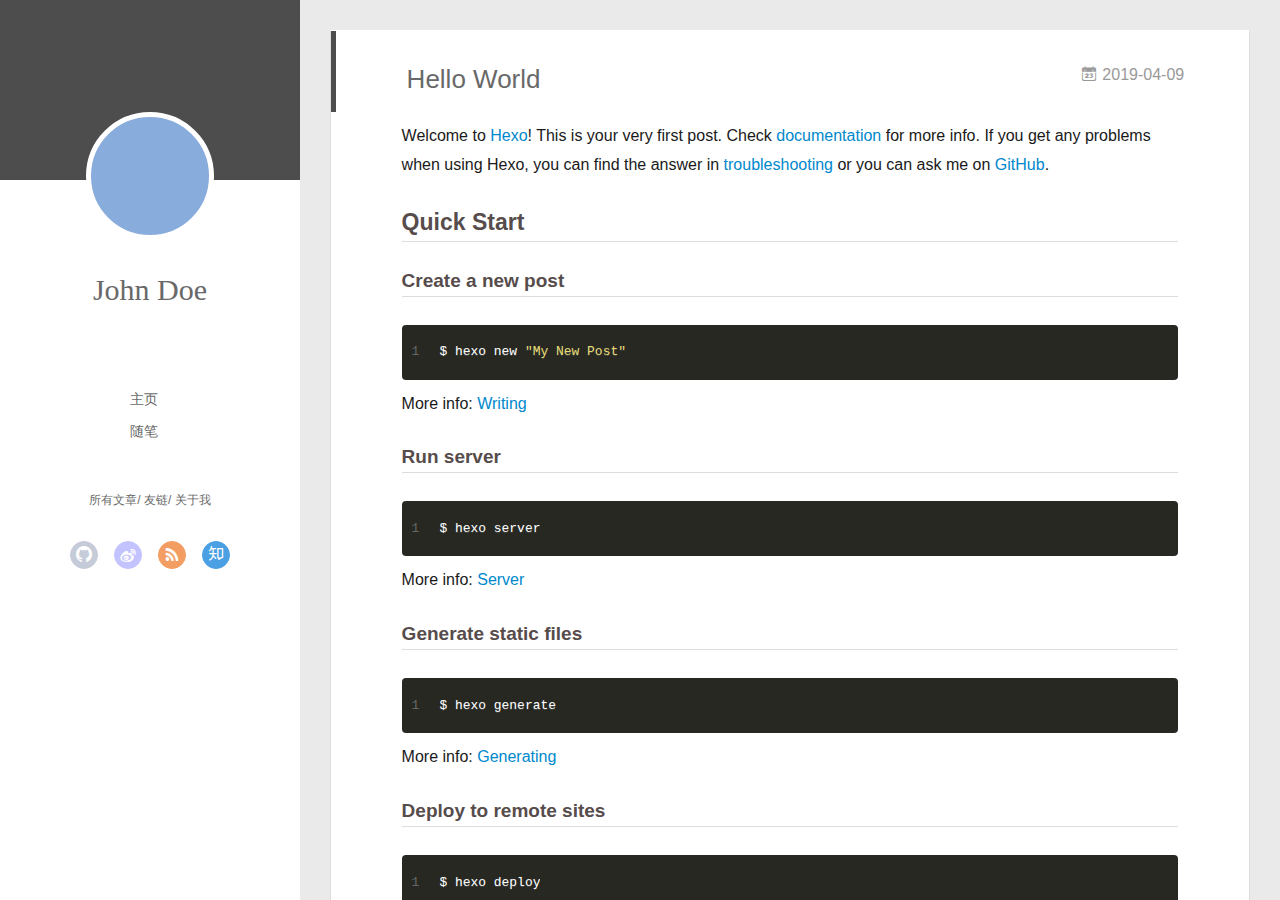
==== commit d7605668: "Site updated: 2019-05-02 22:42:54" ====
--- a/index.html
+++ b/index.html
@@ -1,101 +1,13 @@
 <!DOCTYPE html>
-
-
-
-
-
-
-
-
-
-
-
-
-  
-
-
-<html class="theme-next muse use-motion" lang>
+<html>
 <head><meta name="generator" content="Hexo 3.8.0">
-  <meta charset="UTF-8">
-<meta http-equiv="X-UA-Compatible" content="IE=edge">
-<meta name="viewport" content="width=device-width, initial-scale=1, maximum-scale=2">
-<meta name="theme-color" content="#222">
-
-
-
-
-
-
-
-
-
-
-
-
-
-
-
-
-
-
-
-
-
-
-
-
-<link rel="stylesheet" href="/lib/font-awesome/css/font-awesome.min.css?v=4.6.2">
-
-<link rel="stylesheet" href="/css/main.css?v=7.1.0">
-
-
-  <link rel="apple-touch-icon" sizes="180x180" href="/images/apple-touch-icon-next.png?v=7.1.0">
-
-
-  <link rel="icon" type="image/png" sizes="32x32" href="/images/favicon-32x32-next.png?v=7.1.0">
-
-
-  <link rel="icon" type="image/png" sizes="16x16" href="/images/favicon-16x16-next.png?v=7.1.0">
-
-
-  <link rel="mask-icon" href="/images/logo.svg?v=7.1.0" color="#222">
-
-
-
-
-
-
-
-<script id="hexo.configurations">
-  var NexT = window.NexT || {};
-  var CONFIG = {
-    root: '/',
-    scheme: 'Muse',
-    version: '7.1.0',
-    sidebar: {"position":"left","display":"post","offset":12,"onmobile":false,"dimmer":false},
-    back2top: true,
-    back2top_sidebar: false,
-    fancybox: false,
-    fastclick: false,
-    lazyload: false,
-    tabs: true,
-    motion: {"enable":true,"async":false,"transition":{"post_block":"fadeIn","post_header":"slideDownIn","post_body":"slideDownIn","coll_header":"slideLeftIn","sidebar":"slideUpIn"}},
-    algolia: {
-      applicationID: '',
-      apiKey: '',
-      indexName: '',
-      hits: {"per_page":10},
-      labels: {"input_placeholder":"Search for Posts","hits_empty":"We didn't find any results for the search: ${query}","hits_stats":"${hits} results found in ${time} ms"}
-    }
-  };
-</script>
-
-
-  
-
-
-
-
+  <meta charset="utf-8">
+  
+  <meta name="renderer" content="webkit">
+  <meta http-equiv="X-UA-Compatible" content="IE=edge">
+  <link rel="dns-prefetch" href="http://yoursite.com">
+  <title>liukai</title>
+  <meta name="viewport" content="width=device-width, initial-scale=1, maximum-scale=1">
   <meta property="og:type" content="website">
 <meta property="og:title" content="liukai">
 <meta property="og:url" content="http://yoursite.com/index.html">
@@ -103,276 +15,164 @@
 <meta property="og:locale" content="default">
 <meta name="twitter:card" content="summary">
 <meta name="twitter:title" content="liukai">
-
-
-
-
-
-  
-  
-  <link rel="canonical" href="http://yoursite.com/">
-
-
-
-<script id="page.configurations">
-  CONFIG.page = {
-    sidebar: "",
-  };
-</script>
-
-  <title>liukai</title>
-  
-
-
-
-
-
-
-
-
-
-
-
-
-  <noscript>
-  <style>
-  .use-motion .motion-element,
-  .use-motion .brand,
-  .use-motion .menu-item,
-  .sidebar-inner,
-  .use-motion .post-block,
-  .use-motion .pagination,
-  .use-motion .comments,
-  .use-motion .post-header,
-  .use-motion .post-body,
-  .use-motion .collection-title { opacity: initial; }
-
-  .use-motion .logo,
-  .use-motion .site-title,
-  .use-motion .site-subtitle {
-    opacity: initial;
-    top: initial;
-  }
-
-  .use-motion .logo-line-before i { left: initial; }
-  .use-motion .logo-line-after i { right: initial; }
+  
+    <link rel="alternative" href="/atom.xml" title="liukai" type="application/atom+xml">
+  
+  
+    <link rel="icon" href="/favicon.png">
+  
+  <link rel="stylesheet" type="text/css" href="/./main.0cf68a.css">
+  <style type="text/css">
+  
+    #container.show {
+      background: linear-gradient(200deg,#a0cfe4,#e8c37e);
+    }
   </style>
-</noscript>
+  
+
+  
 
 </head>
-
-<body itemscope itemtype="http://schema.org/WebPage" lang="default">
-
-  
-  
-    
-  
-
-  <div class="container sidebar-position-left 
-  page-home">
-    <div class="headband"></div>
-
-    <header id="header" class="header" itemscope itemtype="http://schema.org/WPHeader">
-      <div class="header-inner"><div class="site-brand-wrapper">
-  <div class="site-meta">
-    
-
-    <div class="custom-logo-site-title">
-      <a href="/" class="brand" rel="start">
-        <span class="logo-line-before"><i></i></span>
-        <span class="site-title">liukai</span>
-        <span class="logo-line-after"><i></i></span>
-      </a>
-    </div>
-    
-    
-  </div>
-
-  <div class="site-nav-toggle">
-    <button aria-label="Navigationsleiste an/ausschalten">
-      <span class="btn-bar"></span>
-      <span class="btn-bar"></span>
-      <span class="btn-bar"></span>
-    </button>
-  </div>
+</html>
+<body>
+  <div id="container" q-class="show:isCtnShow">
+    <canvas id="anm-canvas" class="anm-canvas"></canvas>
+    <div class="left-col" q-class="show:isShow">
+      
+<div class="overlay" style="background: #4d4d4d"></div>
+<div class="intrude-less">
+	<header id="header" class="inner">
+		<a href="/" class="profilepic">
+			<img src class="js-avatar">
+		</a>
+		<hgroup>
+		  <h1 class="header-author"><a href="/">John Doe</a></h1>
+		</hgroup>
+		
+
+		<nav class="header-menu">
+			<ul>
+			
+				<li><a href="/">主页</a></li>
+	        
+				<li><a href="/tags/随笔/">随笔</a></li>
+	        
+			</ul>
+		</nav>
+		<nav class="header-smart-menu">
+    		
+    			
+    			<a q-on="click: openSlider(e, 'innerArchive')" href="javascript:void(0)">所有文章</a>
+    			
+            
+    			
+    			<a q-on="click: openSlider(e, 'friends')" href="javascript:void(0)">友链</a>
+    			
+            
+    			
+    			<a q-on="click: openSlider(e, 'aboutme')" href="javascript:void(0)">关于我</a>
+    			
+            
+		</nav>
+		<nav class="header-nav">
+			<div class="social">
+				
+					<a class="github" target="_blank" href="#" title="github"><i class="icon-github"></i></a>
+		        
+					<a class="weibo" target="_blank" href="#" title="weibo"><i class="icon-weibo"></i></a>
+		        
+					<a class="rss" target="_blank" href="#" title="rss"><i class="icon-rss"></i></a>
+		        
+					<a class="zhihu" target="_blank" href="#" title="zhihu"><i class="icon-zhihu"></i></a>
+		        
+			</div>
+		</nav>
+	</header>		
 </div>
 
-
-
-<nav class="site-nav">
-  
-    <ul id="menu" class="menu">
-      
-        
-        
-        
-          
-          <li class="menu-item menu-item-home menu-item-active">
-
-    
-    
-    
-      
-    
-
-    
-
-    <a href="/" rel="section"><i class="menu-item-icon fa fa-fw fa-home"></i> <br>Startseite</a>
-
-  </li>
-        
-        
-        
-          
-          <li class="menu-item menu-item-archives">
-
-    
-    
-    
-      
-    
-
-    
-
-    <a href="/archives/" rel="section"><i class="menu-item-icon fa fa-fw fa-archive"></i> <br>Archiv</a>
-
-  </li>
-
-      
-      
-    </ul>
-  
-
-  
-    
-
-  
-
-  
+    </div>
+    <div class="mid-col" q-class="show:isShow,hide:isShow|isFalse">
+      
+<nav id="mobile-nav">
+  	<div class="overlay js-overlay" style="background: #4d4d4d"></div>
+	<div class="btnctn js-mobile-btnctn">
+  		<div class="slider-trigger list" q-on="click: openSlider(e)"><i class="icon icon-sort"></i></div>
+	</div>
+	<div class="intrude-less">
+		<header id="header" class="inner">
+			<div class="profilepic">
+				<img src class="js-avatar">
+			</div>
+			<hgroup>
+			  <h1 class="header-author js-header-author">John Doe</h1>
+			</hgroup>
+			
+			
+			
+				
+			
+				
+			
+			
+			
+			<nav class="header-nav">
+				<div class="social">
+					
+						<a class="github" target="_blank" href="#" title="github"><i class="icon-github"></i></a>
+			        
+						<a class="weibo" target="_blank" href="#" title="weibo"><i class="icon-weibo"></i></a>
+			        
+						<a class="rss" target="_blank" href="#" title="rss"><i class="icon-rss"></i></a>
+			        
+						<a class="zhihu" target="_blank" href="#" title="zhihu"><i class="icon-zhihu"></i></a>
+			        
+				</div>
+			</nav>
+
+			<nav class="header-menu js-header-menu">
+				<ul style="width: 50%">
+				
+				
+					<li style="width: 50%"><a href="/">主页</a></li>
+		        
+					<li style="width: 50%"><a href="/tags/随笔/">随笔</a></li>
+		        
+				</ul>
+			</nav>
+		</header>				
+	</div>
+	<div class="mobile-mask" style="display:none" q-show="isShow"></div>
 </nav>
 
-
-
-  
-
-
-
-</div>
-    </header>
-
-    
-
-
-    <main id="main" class="main">
-      <div class="main-inner">
-        <div class="content-wrap">
-          
-          <div id="content" class="content">
+      <div id="wrapper" class="body-wrap">
+        <div class="menu-l">
+          <div class="canvas-wrap">
+            <canvas data-colors="#eaeaea" data-sectionHeight="100" data-contentId="js-content" id="myCanvas1" class="anm-canvas"></canvas>
+          </div>
+          <div id="js-content" class="content-ll">
             
-  <section id="posts" class="posts-expand">
-    
-      
-
-  
-
-  
-  
-  
-
-  
-
-  <article class="post post-type-normal" itemscope itemtype="http://schema.org/Article">
-  
-  
-  
-  <div class="post-block">
-    <link itemprop="mainEntityOfPage" href="http://yoursite.com/2019/04/09/hello-world/">
-
-    <span hidden itemprop="author" itemscope itemtype="http://schema.org/Person">
-      <meta itemprop="name" content="John Doe">
-      <meta itemprop="description" content>
-      <meta itemprop="image" content="/images/avatar.gif">
-    </span>
-
-    <span hidden itemprop="publisher" itemscope itemtype="http://schema.org/Organization">
-      <meta itemprop="name" content="liukai">
-    </span>
-
-    
-      <header class="post-header">
-
-        
-        
-          <h1 class="post-title" itemprop="name headline">
-                
-                
-                <a href="/2019/04/09/hello-world/" class="post-title-link" itemprop="url">Hello World</a>
-              
-            
-          </h1>
-        
-
-        <div class="post-meta">
-          <span class="post-time">
-
-            
-            
-            
-
-            
-              <span class="post-meta-item-icon">
-                <i class="fa fa-calendar-o"></i>
-              </span>
-              
-                <span class="post-meta-item-text">Veröffentlicht am</span>
-              
-
-              
-                
-              
-
-              <time title="Erstellt: 2019-04-09 21:21:41 / Geändert am: 03:51:52" itemprop="dateCreated datePublished" datetime="2019-04-09T21:21:41+08:00">2019-04-09</time>
-            
-
-            
-              
-
-              
-            
-          </span>
-
-          
-
-          
-            
-            
-          
-
-          
-          
-
-          
-
-          
-
-          
-
-        </div>
+  
+    <article id="post-hello-world" class="article article-type-post  article-index" itemscope itemprop="blogPost">
+  <div class="article-inner">
+    
+      <header class="article-header">
+        
+  
+    <h1 itemprop="name">
+      <a class="article-title" href="/2019/04/09/hello-world/">Hello World</a>
+    </h1>
+  
+
+        
+        <a href="/2019/04/09/hello-world/" class="archive-article-date">
+  	<time datetime="2019-04-09T13:21:41.632Z" itemprop="datePublished"><i class="icon-calendar icon"></i>2019-04-09</time>
+</a>
+        
       </header>
     
-
-    
-    
-    
-    <div class="post-body" itemprop="articleBody">
-
-      
-      
-
-      
-        
-          
-            <p>Welcome to <a href="https://hexo.io/" target="_blank" rel="noopener">Hexo</a>! This is your very first post. Check <a href="https://hexo.io/docs/" target="_blank" rel="noopener">documentation</a> for more info. If you get any problems when using Hexo, you can find the answer in <a href="https://hexo.io/docs/troubleshooting.html" target="_blank" rel="noopener">troubleshooting</a> or you can ask me on <a href="https://github.com/hexojs/hexo/issues" target="_blank" rel="noopener">GitHub</a>.</p>
+    <div class="article-entry" itemprop="articleBody">
+      
+        <p>Welcome to <a href="https://hexo.io/" target="_blank" rel="noopener">Hexo</a>! This is your very first post. Check <a href="https://hexo.io/docs/" target="_blank" rel="noopener">documentation</a> for more info. If you get any problems when using Hexo, you can find the answer in <a href="https://hexo.io/docs/troubleshooting.html" target="_blank" rel="noopener">troubleshooting</a> or you can ask me on <a href="https://github.com/hexojs/hexo/issues" target="_blank" rel="noopener">GitHub</a>.</p>
 <h2 id="Quick-Start"><a href="#Quick-Start" class="headerlink" title="Quick Start"></a>Quick Start</h2><h3 id="Create-a-new-post"><a href="#Create-a-new-post" class="headerlink" title="Create a new post"></a>Create a new post</h3><figure class="highlight bash"><table><tr><td class="gutter"><pre><span class="line">1</span><br></pre></td><td class="code"><pre><span class="line">$ hexo new <span class="string">"My New Post"</span></span><br></pre></td></tr></table></figure>
 <p>More info: <a href="https://hexo.io/docs/writing.html" target="_blank" rel="noopener">Writing</a></p>
 <h3 id="Run-server"><a href="#Run-server" class="headerlink" title="Run server"></a>Run server</h3><figure class="highlight bash"><table><tr><td class="gutter"><pre><span class="line">1</span><br></pre></td><td class="code"><pre><span class="line">$ hexo server</span><br></pre></td></tr></table></figure>
@@ -382,296 +182,293 @@
 <h3 id="Deploy-to-remote-sites"><a href="#Deploy-to-remote-sites" class="headerlink" title="Deploy to remote sites"></a>Deploy to remote sites</h3><figure class="highlight bash"><table><tr><td class="gutter"><pre><span class="line">1</span><br></pre></td><td class="code"><pre><span class="line">$ hexo deploy</span><br></pre></td></tr></table></figure>
 <p>More info: <a href="https://hexo.io/docs/deployment.html" target="_blank" rel="noopener">Deployment</a></p>
 
-          
-        
-      
-    </div>
-
-    
-
-    
-    
-    
-
-    
-
-    
-      
-    
-    
-
-    
-
-    <footer class="post-footer">
-      
-
-      
-
-      
-
-      
-      
-        <div class="post-eof"></div>
-      
-    </footer>
+      
+
+      
+    </div>
+    <div class="article-info article-info-index">
+      
+      
+      
+
+      
+        <p class="article-more-link">
+          <a class="article-more-a" href="/2019/04/09/hello-world/">展开全文 >></a>
+        </p>
+      
+
+      
+      <div class="clearfix"></div>
+    </div>
   </div>
-  
-  
-  
-  </article>
-
-
-    
-  </section>
-
+</article>
+
+<aside class="wrap-side-operation">
+    <div class="mod-side-operation">
+        
+        <div class="jump-container" id="js-jump-container" style="display:none;">
+            <a href="javascript:void(0)" class="mod-side-operation__jump-to-top">
+                <i class="icon-font icon-back"></i>
+            </a>
+            <div id="js-jump-plan-container" class="jump-plan-container" style="top: -11px;">
+                <i class="icon-font icon-plane jump-plane"></i>
+            </div>
+        </div>
+        
+        
+    </div>
+</aside>
+
+
+
+
+  
   
 
 
           </div>
-          
-
-        </div>
-        
-          
-  
-  <div class="sidebar-toggle">
-    <div class="sidebar-toggle-line-wrap">
-      <span class="sidebar-toggle-line sidebar-toggle-line-first"></span>
-      <span class="sidebar-toggle-line sidebar-toggle-line-middle"></span>
-      <span class="sidebar-toggle-line sidebar-toggle-line-last"></span>
+        </div>
+      </div>
+      <footer id="footer">
+  <div class="outer">
+    <div id="footer-info">
+    	<div class="footer-left">
+    		&copy; 2019 John Doe
+    	</div>
+      	<div class="footer-right">
+      		<a href="http://hexo.io/" target="_blank">Hexo</a>  Theme <a href="https://github.com/litten/hexo-theme-yilia" target="_blank">Yilia</a> by Litten
+      	</div>
     </div>
   </div>
-
-  <aside id="sidebar" class="sidebar">
-    <div class="sidebar-inner">
-
-      
-
-      
-
-      <div class="site-overview-wrap sidebar-panel sidebar-panel-active">
-        <div class="site-overview">
-          <div class="site-author motion-element" itemprop="author" itemscope itemtype="http://schema.org/Person">
+</footer>
+    </div>
+    <script>
+	var yiliaConfig = {
+		mathjax: false,
+		isHome: true,
+		isPost: false,
+		isArchive: false,
+		isTag: false,
+		isCategory: false,
+		open_in_new: false,
+		toc_hide_index: true,
+		root: "/",
+		innerArchive: true,
+		showTags: false
+	}
+</script>
+
+<script>!function(t){function n(e){if(r[e])return r[e].exports;var i=r[e]={exports:{},id:e,loaded:!1};return t[e].call(i.exports,i,i.exports,n),i.loaded=!0,i.exports}var r={};n.m=t,n.c=r,n.p="./",n(0)}([function(t,n,r){r(195),t.exports=r(191)},function(t,n,r){var e=r(3),i=r(52),o=r(27),u=r(28),c=r(53),f="prototype",a=function(t,n,r){var s,l,h,v,p=t&a.F,d=t&a.G,y=t&a.S,g=t&a.P,b=t&a.B,m=d?e:y?e[n]||(e[n]={}):(e[n]||{})[f],x=d?i:i[n]||(i[n]={}),w=x[f]||(x[f]={});d&&(r=n);for(s in r)l=!p&&m&&void 0!==m[s],h=(l?m:r)[s],v=b&&l?c(h,e):g&&"function"==typeof h?c(Function.call,h):h,m&&u(m,s,h,t&a.U),x[s]!=h&&o(x,s,v),g&&w[s]!=h&&(w[s]=h)};e.core=i,a.F=1,a.G=2,a.S=4,a.P=8,a.B=16,a.W=32,a.U=64,a.R=128,t.exports=a},function(t,n,r){var e=r(6);t.exports=function(t){if(!e(t))throw TypeError(t+" is not an object!");return t}},function(t,n){var r=t.exports="undefined"!=typeof window&&window.Math==Math?window:"undefined"!=typeof self&&self.Math==Math?self:Function("return this")();"number"==typeof __g&&(__g=r)},function(t,n){t.exports=function(t){try{return!!t()}catch(t){return!0}}},function(t,n){var r=t.exports="undefined"!=typeof window&&window.Math==Math?window:"undefined"!=typeof self&&self.Math==Math?self:Function("return this")();"number"==typeof __g&&(__g=r)},function(t,n){t.exports=function(t){return"object"==typeof t?null!==t:"function"==typeof t}},function(t,n,r){var e=r(126)("wks"),i=r(76),o=r(3).Symbol,u="function"==typeof o;(t.exports=function(t){return e[t]||(e[t]=u&&o[t]||(u?o:i)("Symbol."+t))}).store=e},function(t,n){var r={}.hasOwnProperty;t.exports=function(t,n){return r.call(t,n)}},function(t,n,r){var e=r(94),i=r(33);t.exports=function(t){return e(i(t))}},function(t,n,r){t.exports=!r(4)(function(){return 7!=Object.defineProperty({},"a",{get:function(){return 7}}).a})},function(t,n,r){var e=r(2),i=r(167),o=r(50),u=Object.defineProperty;n.f=r(10)?Object.defineProperty:function(t,n,r){if(e(t),n=o(n,!0),e(r),i)try{return u(t,n,r)}catch(t){}if("get"in r||"set"in r)throw TypeError("Accessors not supported!");return"value"in r&&(t[n]=r.value),t}},function(t,n,r){t.exports=!r(18)(function(){return 7!=Object.defineProperty({},"a",{get:function(){return 7}}).a})},function(t,n,r){var e=r(14),i=r(22);t.exports=r(12)?function(t,n,r){return e.f(t,n,i(1,r))}:function(t,n,r){return t[n]=r,t}},function(t,n,r){var e=r(20),i=r(58),o=r(42),u=Object.defineProperty;n.f=r(12)?Object.defineProperty:function(t,n,r){if(e(t),n=o(n,!0),e(r),i)try{return u(t,n,r)}catch(t){}if("get"in r||"set"in r)throw TypeError("Accessors not supported!");return"value"in r&&(t[n]=r.value),t}},function(t,n,r){var e=r(40)("wks"),i=r(23),o=r(5).Symbol,u="function"==typeof o;(t.exports=function(t){return e[t]||(e[t]=u&&o[t]||(u?o:i)("Symbol."+t))}).store=e},function(t,n,r){var e=r(67),i=Math.min;t.exports=function(t){return t>0?i(e(t),9007199254740991):0}},function(t,n,r){var e=r(46);t.exports=function(t){return Object(e(t))}},function(t,n){t.exports=function(t){try{return!!t()}catch(t){return!0}}},function(t,n,r){var e=r(63),i=r(34);t.exports=Object.keys||function(t){return e(t,i)}},function(t,n,r){var e=r(21);t.exports=function(t){if(!e(t))throw TypeError(t+" is not an object!");return t}},function(t,n){t.exports=function(t){return"object"==typeof t?null!==t:"function"==typeof t}},function(t,n){t.exports=function(t,n){return{enumerable:!(1&t),configurable:!(2&t),writable:!(4&t),value:n}}},function(t,n){var r=0,e=Math.random();t.exports=function(t){return"Symbol(".concat(void 0===t?"":t,")_",(++r+e).toString(36))}},function(t,n){var r={}.hasOwnProperty;t.exports=function(t,n){return r.call(t,n)}},function(t,n){var r=t.exports={version:"2.4.0"};"number"==typeof __e&&(__e=r)},function(t,n){t.exports=function(t){if("function"!=typeof t)throw TypeError(t+" is not a function!");return t}},function(t,n,r){var e=r(11),i=r(66);t.exports=r(10)?function(t,n,r){return e.f(t,n,i(1,r))}:function(t,n,r){return t[n]=r,t}},function(t,n,r){var e=r(3),i=r(27),o=r(24),u=r(76)("src"),c="toString",f=Function[c],a=(""+f).split(c);r(52).inspectSource=function(t){return f.call(t)},(t.exports=function(t,n,r,c){var f="function"==typeof r;f&&(o(r,"name")||i(r,"name",n)),t[n]!==r&&(f&&(o(r,u)||i(r,u,t[n]?""+t[n]:a.join(String(n)))),t===e?t[n]=r:c?t[n]?t[n]=r:i(t,n,r):(delete t[n],i(t,n,r)))})(Function.prototype,c,function(){return"function"==typeof this&&this[u]||f.call(this)})},function(t,n,r){var e=r(1),i=r(4),o=r(46),u=function(t,n,r,e){var i=String(o(t)),u="<"+n;return""!==r&&(u+=" "+r+'="'+String(e).replace(/"/g,"&quot;")+'"'),u+">"+i+"</"+n+">"};t.exports=function(t,n){var r={};r[t]=n(u),e(e.P+e.F*i(function(){var n=""[t]('"');return n!==n.toLowerCase()||n.split('"').length>3}),"String",r)}},function(t,n,r){var e=r(115),i=r(46);t.exports=function(t){return e(i(t))}},function(t,n,r){var e=r(116),i=r(66),o=r(30),u=r(50),c=r(24),f=r(167),a=Object.getOwnPropertyDescriptor;n.f=r(10)?a:function(t,n){if(t=o(t),n=u(n,!0),f)try{return a(t,n)}catch(t){}if(c(t,n))return i(!e.f.call(t,n),t[n])}},function(t,n,r){var e=r(24),i=r(17),o=r(145)("IE_PROTO"),u=Object.prototype;t.exports=Object.getPrototypeOf||function(t){return t=i(t),e(t,o)?t[o]:"function"==typeof t.constructor&&t instanceof t.constructor?t.constructor.prototype:t instanceof Object?u:null}},function(t,n){t.exports=function(t){if(void 0==t)throw TypeError("Can't call method on  "+t);return t}},function(t,n){t.exports="constructor,hasOwnProperty,isPrototypeOf,propertyIsEnumerable,toLocaleString,toString,valueOf".split(",")},function(t,n){t.exports={}},function(t,n){t.exports=!0},function(t,n){n.f={}.propertyIsEnumerable},function(t,n,r){var e=r(14).f,i=r(8),o=r(15)("toStringTag");t.exports=function(t,n,r){t&&!i(t=r?t:t.prototype,o)&&e(t,o,{configurable:!0,value:n})}},function(t,n,r){var e=r(40)("keys"),i=r(23);t.exports=function(t){return e[t]||(e[t]=i(t))}},function(t,n,r){var e=r(5),i="__core-js_shared__",o=e[i]||(e[i]={});t.exports=function(t){return o[t]||(o[t]={})}},function(t,n){var r=Math.ceil,e=Math.floor;t.exports=function(t){return isNaN(t=+t)?0:(t>0?e:r)(t)}},function(t,n,r){var e=r(21);t.exports=function(t,n){if(!e(t))return t;var r,i;if(n&&"function"==typeof(r=t.toString)&&!e(i=r.call(t)))return i;if("function"==typeof(r=t.valueOf)&&!e(i=r.call(t)))return i;if(!n&&"function"==typeof(r=t.toString)&&!e(i=r.call(t)))return i;throw TypeError("Can't convert object to primitive value")}},function(t,n,r){var e=r(5),i=r(25),o=r(36),u=r(44),c=r(14).f;t.exports=function(t){var n=i.Symbol||(i.Symbol=o?{}:e.Symbol||{});"_"==t.charAt(0)||t in n||c(n,t,{value:u.f(t)})}},function(t,n,r){n.f=r(15)},function(t,n){var r={}.toString;t.exports=function(t){return r.call(t).slice(8,-1)}},function(t,n){t.exports=function(t){if(void 0==t)throw TypeError("Can't call method on  "+t);return t}},function(t,n,r){var e=r(4);t.exports=function(t,n){return!!t&&e(function(){n?t.call(null,function(){},1):t.call(null)})}},function(t,n,r){var e=r(53),i=r(115),o=r(17),u=r(16),c=r(203);t.exports=function(t,n){var r=1==t,f=2==t,a=3==t,s=4==t,l=6==t,h=5==t||l,v=n||c;return function(n,c,p){for(var d,y,g=o(n),b=i(g),m=e(c,p,3),x=u(b.length),w=0,S=r?v(n,x):f?v(n,0):void 0;x>w;w++)if((h||w in b)&&(d=b[w],y=m(d,w,g),t))if(r)S[w]=y;else if(y)switch(t){case 3:return!0;case 5:return d;case 6:return w;case 2:S.push(d)}else if(s)return!1;return l?-1:a||s?s:S}}},function(t,n,r){var e=r(1),i=r(52),o=r(4);t.exports=function(t,n){var r=(i.Object||{})[t]||Object[t],u={};u[t]=n(r),e(e.S+e.F*o(function(){r(1)}),"Object",u)}},function(t,n,r){var e=r(6);t.exports=function(t,n){if(!e(t))return t;var r,i;if(n&&"function"==typeof(r=t.toString)&&!e(i=r.call(t)))return i;if("function"==typeof(r=t.valueOf)&&!e(i=r.call(t)))return i;if(!n&&"function"==typeof(r=t.toString)&&!e(i=r.call(t)))return i;throw TypeError("Can't convert object to primitive value")}},function(t,n,r){var e=r(5),i=r(25),o=r(91),u=r(13),c="prototype",f=function(t,n,r){var a,s,l,h=t&f.F,v=t&f.G,p=t&f.S,d=t&f.P,y=t&f.B,g=t&f.W,b=v?i:i[n]||(i[n]={}),m=b[c],x=v?e:p?e[n]:(e[n]||{})[c];v&&(r=n);for(a in r)(s=!h&&x&&void 0!==x[a])&&a in b||(l=s?x[a]:r[a],b[a]=v&&"function"!=typeof x[a]?r[a]:y&&s?o(l,e):g&&x[a]==l?function(t){var n=function(n,r,e){if(this instanceof t){switch(arguments.length){case 0:return new t;case 1:return new t(n);case 2:return new t(n,r)}return new t(n,r,e)}return t.apply(this,arguments)};return n[c]=t[c],n}(l):d&&"function"==typeof l?o(Function.call,l):l,d&&((b.virtual||(b.virtual={}))[a]=l,t&f.R&&m&&!m[a]&&u(m,a,l)))};f.F=1,f.G=2,f.S=4,f.P=8,f.B=16,f.W=32,f.U=64,f.R=128,t.exports=f},function(t,n){var r=t.exports={version:"2.4.0"};"number"==typeof __e&&(__e=r)},function(t,n,r){var e=r(26);t.exports=function(t,n,r){if(e(t),void 0===n)return t;switch(r){case 1:return function(r){return t.call(n,r)};case 2:return function(r,e){return t.call(n,r,e)};case 3:return function(r,e,i){return t.call(n,r,e,i)}}return function(){return t.apply(n,arguments)}}},function(t,n,r){var e=r(183),i=r(1),o=r(126)("metadata"),u=o.store||(o.store=new(r(186))),c=function(t,n,r){var i=u.get(t);if(!i){if(!r)return;u.set(t,i=new e)}var o=i.get(n);if(!o){if(!r)return;i.set(n,o=new e)}return o},f=function(t,n,r){var e=c(n,r,!1);return void 0!==e&&e.has(t)},a=function(t,n,r){var e=c(n,r,!1);return void 0===e?void 0:e.get(t)},s=function(t,n,r,e){c(r,e,!0).set(t,n)},l=function(t,n){var r=c(t,n,!1),e=[];return r&&r.forEach(function(t,n){e.push(n)}),e},h=function(t){return void 0===t||"symbol"==typeof t?t:String(t)},v=function(t){i(i.S,"Reflect",t)};t.exports={store:u,map:c,has:f,get:a,set:s,keys:l,key:h,exp:v}},function(t,n,r){"use strict";if(r(10)){var e=r(69),i=r(3),o=r(4),u=r(1),c=r(127),f=r(152),a=r(53),s=r(68),l=r(66),h=r(27),v=r(73),p=r(67),d=r(16),y=r(75),g=r(50),b=r(24),m=r(180),x=r(114),w=r(6),S=r(17),_=r(137),O=r(70),E=r(32),P=r(71).f,j=r(154),F=r(76),M=r(7),A=r(48),N=r(117),T=r(146),I=r(155),k=r(80),L=r(123),R=r(74),C=r(130),D=r(160),U=r(11),W=r(31),G=U.f,B=W.f,V=i.RangeError,z=i.TypeError,q=i.Uint8Array,K="ArrayBuffer",J="Shared"+K,Y="BYTES_PER_ELEMENT",H="prototype",$=Array[H],X=f.ArrayBuffer,Q=f.DataView,Z=A(0),tt=A(2),nt=A(3),rt=A(4),et=A(5),it=A(6),ot=N(!0),ut=N(!1),ct=I.values,ft=I.keys,at=I.entries,st=$.lastIndexOf,lt=$.reduce,ht=$.reduceRight,vt=$.join,pt=$.sort,dt=$.slice,yt=$.toString,gt=$.toLocaleString,bt=M("iterator"),mt=M("toStringTag"),xt=F("typed_constructor"),wt=F("def_constructor"),St=c.CONSTR,_t=c.TYPED,Ot=c.VIEW,Et="Wrong length!",Pt=A(1,function(t,n){return Tt(T(t,t[wt]),n)}),jt=o(function(){return 1===new q(new Uint16Array([1]).buffer)[0]}),Ft=!!q&&!!q[H].set&&o(function(){new q(1).set({})}),Mt=function(t,n){if(void 0===t)throw z(Et);var r=+t,e=d(t);if(n&&!m(r,e))throw V(Et);return e},At=function(t,n){var r=p(t);if(r<0||r%n)throw V("Wrong offset!");return r},Nt=function(t){if(w(t)&&_t in t)return t;throw z(t+" is not a typed array!")},Tt=function(t,n){if(!(w(t)&&xt in t))throw z("It is not a typed array constructor!");return new t(n)},It=function(t,n){return kt(T(t,t[wt]),n)},kt=function(t,n){for(var r=0,e=n.length,i=Tt(t,e);e>r;)i[r]=n[r++];return i},Lt=function(t,n,r){G(t,n,{get:function(){return this._d[r]}})},Rt=function(t){var n,r,e,i,o,u,c=S(t),f=arguments.length,s=f>1?arguments[1]:void 0,l=void 0!==s,h=j(c);if(void 0!=h&&!_(h)){for(u=h.call(c),e=[],n=0;!(o=u.next()).done;n++)e.push(o.value);c=e}for(l&&f>2&&(s=a(s,arguments[2],2)),n=0,r=d(c.length),i=Tt(this,r);r>n;n++)i[n]=l?s(c[n],n):c[n];return i},Ct=function(){for(var t=0,n=arguments.length,r=Tt(this,n);n>t;)r[t]=arguments[t++];return r},Dt=!!q&&o(function(){gt.call(new q(1))}),Ut=function(){return gt.apply(Dt?dt.call(Nt(this)):Nt(this),arguments)},Wt={copyWithin:function(t,n){return D.call(Nt(this),t,n,arguments.length>2?arguments[2]:void 0)},every:function(t){return rt(Nt(this),t,arguments.length>1?arguments[1]:void 0)},fill:function(t){return C.apply(Nt(this),arguments)},filter:function(t){return It(this,tt(Nt(this),t,arguments.length>1?arguments[1]:void 0))},find:function(t){return et(Nt(this),t,arguments.length>1?arguments[1]:void 0)},findIndex:function(t){return it(Nt(this),t,arguments.length>1?arguments[1]:void 0)},forEach:function(t){Z(Nt(this),t,arguments.length>1?arguments[1]:void 0)},indexOf:function(t){return ut(Nt(this),t,arguments.length>1?arguments[1]:void 0)},includes:function(t){return ot(Nt(this),t,arguments.length>1?arguments[1]:void 0)},join:function(t){return vt.apply(Nt(this),arguments)},lastIndexOf:function(t){return st.apply(Nt(this),arguments)},map:function(t){return Pt(Nt(this),t,arguments.length>1?arguments[1]:void 0)},reduce:function(t){return lt.apply(Nt(this),arguments)},reduceRight:function(t){return ht.apply(Nt(this),arguments)},reverse:function(){for(var t,n=this,r=Nt(n).length,e=Math.floor(r/2),i=0;i<e;)t=n[i],n[i++]=n[--r],n[r]=t;return n},some:function(t){return nt(Nt(this),t,arguments.length>1?arguments[1]:void 0)},sort:function(t){return pt.call(Nt(this),t)},subarray:function(t,n){var r=Nt(this),e=r.length,i=y(t,e);return new(T(r,r[wt]))(r.buffer,r.byteOffset+i*r.BYTES_PER_ELEMENT,d((void 0===n?e:y(n,e))-i))}},Gt=function(t,n){return It(this,dt.call(Nt(this),t,n))},Bt=function(t){Nt(this);var n=At(arguments[1],1),r=this.length,e=S(t),i=d(e.length),o=0;if(i+n>r)throw V(Et);for(;o<i;)this[n+o]=e[o++]},Vt={entries:function(){return at.call(Nt(this))},keys:function(){return ft.call(Nt(this))},values:function(){return ct.call(Nt(this))}},zt=function(t,n){return w(t)&&t[_t]&&"symbol"!=typeof n&&n in t&&String(+n)==String(n)},qt=function(t,n){return zt(t,n=g(n,!0))?l(2,t[n]):B(t,n)},Kt=function(t,n,r){return!(zt(t,n=g(n,!0))&&w(r)&&b(r,"value"))||b(r,"get")||b(r,"set")||r.configurable||b(r,"writable")&&!r.writable||b(r,"enumerable")&&!r.enumerable?G(t,n,r):(t[n]=r.value,t)};St||(W.f=qt,U.f=Kt),u(u.S+u.F*!St,"Object",{getOwnPropertyDescriptor:qt,defineProperty:Kt}),o(function(){yt.call({})})&&(yt=gt=function(){return vt.call(this)});var Jt=v({},Wt);v(Jt,Vt),h(Jt,bt,Vt.values),v(Jt,{slice:Gt,set:Bt,constructor:function(){},toString:yt,toLocaleString:Ut}),Lt(Jt,"buffer","b"),Lt(Jt,"byteOffset","o"),Lt(Jt,"byteLength","l"),Lt(Jt,"length","e"),G(Jt,mt,{get:function(){return this[_t]}}),t.exports=function(t,n,r,f){f=!!f;var a=t+(f?"Clamped":"")+"Array",l="Uint8Array"!=a,v="get"+t,p="set"+t,y=i[a],g=y||{},b=y&&E(y),m=!y||!c.ABV,S={},_=y&&y[H],j=function(t,r){var e=t._d;return e.v[v](r*n+e.o,jt)},F=function(t,r,e){var i=t._d;f&&(e=(e=Math.round(e))<0?0:e>255?255:255&e),i.v[p](r*n+i.o,e,jt)},M=function(t,n){G(t,n,{get:function(){return j(this,n)},set:function(t){return F(this,n,t)},enumerable:!0})};m?(y=r(function(t,r,e,i){s(t,y,a,"_d");var o,u,c,f,l=0,v=0;if(w(r)){if(!(r instanceof X||(f=x(r))==K||f==J))return _t in r?kt(y,r):Rt.call(y,r);o=r,v=At(e,n);var p=r.byteLength;if(void 0===i){if(p%n)throw V(Et);if((u=p-v)<0)throw V(Et)}else if((u=d(i)*n)+v>p)throw V(Et);c=u/n}else c=Mt(r,!0),u=c*n,o=new X(u);for(h(t,"_d",{b:o,o:v,l:u,e:c,v:new Q(o)});l<c;)M(t,l++)}),_=y[H]=O(Jt),h(_,"constructor",y)):L(function(t){new y(null),new y(t)},!0)||(y=r(function(t,r,e,i){s(t,y,a);var o;return w(r)?r instanceof X||(o=x(r))==K||o==J?void 0!==i?new g(r,At(e,n),i):void 0!==e?new g(r,At(e,n)):new g(r):_t in r?kt(y,r):Rt.call(y,r):new g(Mt(r,l))}),Z(b!==Function.prototype?P(g).concat(P(b)):P(g),function(t){t in y||h(y,t,g[t])}),y[H]=_,e||(_.constructor=y));var A=_[bt],N=!!A&&("values"==A.name||void 0==A.name),T=Vt.values;h(y,xt,!0),h(_,_t,a),h(_,Ot,!0),h(_,wt,y),(f?new y(1)[mt]==a:mt in _)||G(_,mt,{get:function(){return a}}),S[a]=y,u(u.G+u.W+u.F*(y!=g),S),u(u.S,a,{BYTES_PER_ELEMENT:n,from:Rt,of:Ct}),Y in _||h(_,Y,n),u(u.P,a,Wt),R(a),u(u.P+u.F*Ft,a,{set:Bt}),u(u.P+u.F*!N,a,Vt),u(u.P+u.F*(_.toString!=yt),a,{toString:yt}),u(u.P+u.F*o(function(){new y(1).slice()}),a,{slice:Gt}),u(u.P+u.F*(o(function(){return[1,2].toLocaleString()!=new y([1,2]).toLocaleString()})||!o(function(){_.toLocaleString.call([1,2])})),a,{toLocaleString:Ut}),k[a]=N?A:T,e||N||h(_,bt,T)}}else t.exports=function(){}},function(t,n){var r={}.toString;t.exports=function(t){return r.call(t).slice(8,-1)}},function(t,n,r){var e=r(21),i=r(5).document,o=e(i)&&e(i.createElement);t.exports=function(t){return o?i.createElement(t):{}}},function(t,n,r){t.exports=!r(12)&&!r(18)(function(){return 7!=Object.defineProperty(r(57)("div"),"a",{get:function(){return 7}}).a})},function(t,n,r){"use strict";var e=r(36),i=r(51),o=r(64),u=r(13),c=r(8),f=r(35),a=r(96),s=r(38),l=r(103),h=r(15)("iterator"),v=!([].keys&&"next"in[].keys()),p="keys",d="values",y=function(){return this};t.exports=function(t,n,r,g,b,m,x){a(r,n,g);var w,S,_,O=function(t){if(!v&&t in F)return F[t];switch(t){case p:case d:return function(){return new r(this,t)}}return function(){return new r(this,t)}},E=n+" Iterator",P=b==d,j=!1,F=t.prototype,M=F[h]||F["@@iterator"]||b&&F[b],A=M||O(b),N=b?P?O("entries"):A:void 0,T="Array"==n?F.entries||M:M;if(T&&(_=l(T.call(new t)))!==Object.prototype&&(s(_,E,!0),e||c(_,h)||u(_,h,y)),P&&M&&M.name!==d&&(j=!0,A=function(){return M.call(this)}),e&&!x||!v&&!j&&F[h]||u(F,h,A),f[n]=A,f[E]=y,b)if(w={values:P?A:O(d),keys:m?A:O(p),entries:N},x)for(S in w)S in F||o(F,S,w[S]);else i(i.P+i.F*(v||j),n,w);return w}},function(t,n,r){var e=r(20),i=r(100),o=r(34),u=r(39)("IE_PROTO"),c=function(){},f="prototype",a=function(){var t,n=r(57)("iframe"),e=o.length;for(n.style.display="none",r(93).appendChild(n),n.src="javascript:",t=n.contentWindow.document,t.open(),t.write("<script>document.F=Object<\/script>"),t.close(),a=t.F;e--;)delete a[f][o[e]];return a()};t.exports=Object.create||function(t,n){var r;return null!==t?(c[f]=e(t),r=new c,c[f]=null,r[u]=t):r=a(),void 0===n?r:i(r,n)}},function(t,n,r){var e=r(63),i=r(34).concat("length","prototype");n.f=Object.getOwnPropertyNames||function(t){return e(t,i)}},function(t,n){n.f=Object.getOwnPropertySymbols},function(t,n,r){var e=r(8),i=r(9),o=r(90)(!1),u=r(39)("IE_PROTO");t.exports=function(t,n){var r,c=i(t),f=0,a=[];for(r in c)r!=u&&e(c,r)&&a.push(r);for(;n.length>f;)e(c,r=n[f++])&&(~o(a,r)||a.push(r));return a}},function(t,n,r){t.exports=r(13)},function(t,n,r){var e=r(76)("meta"),i=r(6),o=r(24),u=r(11).f,c=0,f=Object.isExtensible||function(){return!0},a=!r(4)(function(){return f(Object.preventExtensions({}))}),s=function(t){u(t,e,{value:{i:"O"+ ++c,w:{}}})},l=function(t,n){if(!i(t))return"symbol"==typeof t?t:("string"==typeof t?"S":"P")+t;if(!o(t,e)){if(!f(t))return"F";if(!n)return"E";s(t)}return t[e].i},h=function(t,n){if(!o(t,e)){if(!f(t))return!0;if(!n)return!1;s(t)}return t[e].w},v=function(t){return a&&p.NEED&&f(t)&&!o(t,e)&&s(t),t},p=t.exports={KEY:e,NEED:!1,fastKey:l,getWeak:h,onFreeze:v}},function(t,n){t.exports=function(t,n){return{enumerable:!(1&t),configurable:!(2&t),writable:!(4&t),value:n}}},function(t,n){var r=Math.ceil,e=Math.floor;t.exports=function(t){return isNaN(t=+t)?0:(t>0?e:r)(t)}},function(t,n){t.exports=function(t,n,r,e){if(!(t instanceof n)||void 0!==e&&e in t)throw TypeError(r+": incorrect invocation!");return t}},function(t,n){t.exports=!1},function(t,n,r){var e=r(2),i=r(173),o=r(133),u=r(145)("IE_PROTO"),c=function(){},f="prototype",a=function(){var t,n=r(132)("iframe"),e=o.length;for(n.style.display="none",r(135).appendChild(n),n.src="javascript:",t=n.contentWindow.document,t.open(),t.write("<script>document.F=Object<\/script>"),t.close(),a=t.F;e--;)delete a[f][o[e]];return a()};t.exports=Object.create||function(t,n){var r;return null!==t?(c[f]=e(t),r=new c,c[f]=null,r[u]=t):r=a(),void 0===n?r:i(r,n)}},function(t,n,r){var e=r(175),i=r(133).concat("length","prototype");n.f=Object.getOwnPropertyNames||function(t){return e(t,i)}},function(t,n,r){var e=r(175),i=r(133);t.exports=Object.keys||function(t){return e(t,i)}},function(t,n,r){var e=r(28);t.exports=function(t,n,r){for(var i in n)e(t,i,n[i],r);return t}},function(t,n,r){"use strict";var e=r(3),i=r(11),o=r(10),u=r(7)("species");t.exports=function(t){var n=e[t];o&&n&&!n[u]&&i.f(n,u,{configurable:!0,get:function(){return this}})}},function(t,n,r){var e=r(67),i=Math.max,o=Math.min;t.exports=function(t,n){return t=e(t),t<0?i(t+n,0):o(t,n)}},function(t,n){var r=0,e=Math.random();t.exports=function(t){return"Symbol(".concat(void 0===t?"":t,")_",(++r+e).toString(36))}},function(t,n,r){var e=r(33);t.exports=function(t){return Object(e(t))}},function(t,n,r){var e=r(7)("unscopables"),i=Array.prototype;void 0==i[e]&&r(27)(i,e,{}),t.exports=function(t){i[e][t]=!0}},function(t,n,r){var e=r(53),i=r(169),o=r(137),u=r(2),c=r(16),f=r(154),a={},s={},n=t.exports=function(t,n,r,l,h){var v,p,d,y,g=h?function(){return t}:f(t),b=e(r,l,n?2:1),m=0;if("function"!=typeof g)throw TypeError(t+" is not iterable!");if(o(g)){for(v=c(t.length);v>m;m++)if((y=n?b(u(p=t[m])[0],p[1]):b(t[m]))===a||y===s)return y}else for(d=g.call(t);!(p=d.next()).done;)if((y=i(d,b,p.value,n))===a||y===s)return y};n.BREAK=a,n.RETURN=s},function(t,n){t.exports={}},function(t,n,r){var e=r(11).f,i=r(24),o=r(7)("toStringTag");t.exports=function(t,n,r){t&&!i(t=r?t:t.prototype,o)&&e(t,o,{configurable:!0,value:n})}},function(t,n,r){var e=r(1),i=r(46),o=r(4),u=r(150),c="["+u+"]",f="​+",a=RegExp("^"+c+c+"*"),s=RegExp(c+c+"*$"),l=function(t,n,r){var i={},c=o(function(){return!!u[t]()||f[t]()!=f}),a=i[t]=c?n(h):u[t];r&&(i[r]=a),e(e.P+e.F*c,"String",i)},h=l.trim=function(t,n){return t=String(i(t)),1&n&&(t=t.replace(a,"")),2&n&&(t=t.replace(s,"")),t};t.exports=l},function(t,n,r){t.exports={default:r(86),__esModule:!0}},function(t,n,r){t.exports={default:r(87),__esModule:!0}},function(t,n,r){"use strict";function e(t){return t&&t.__esModule?t:{default:t}}n.__esModule=!0;var i=r(84),o=e(i),u=r(83),c=e(u),f="function"==typeof c.default&&"symbol"==typeof o.default?function(t){return typeof t}:function(t){return t&&"function"==typeof c.default&&t.constructor===c.default&&t!==c.default.prototype?"symbol":typeof t};n.default="function"==typeof c.default&&"symbol"===f(o.default)?function(t){return void 0===t?"undefined":f(t)}:function(t){return t&&"function"==typeof c.default&&t.constructor===c.default&&t!==c.default.prototype?"symbol":void 0===t?"undefined":f(t)}},function(t,n,r){r(110),r(108),r(111),r(112),t.exports=r(25).Symbol},function(t,n,r){r(109),r(113),t.exports=r(44).f("iterator")},function(t,n){t.exports=function(t){if("function"!=typeof t)throw TypeError(t+" is not a function!");return t}},function(t,n){t.exports=function(){}},function(t,n,r){var e=r(9),i=r(106),o=r(105);t.exports=function(t){return function(n,r,u){var c,f=e(n),a=i(f.length),s=o(u,a);if(t&&r!=r){for(;a>s;)if((c=f[s++])!=c)return!0}else for(;a>s;s++)if((t||s in f)&&f[s]===r)return t||s||0;return!t&&-1}}},function(t,n,r){var e=r(88);t.exports=function(t,n,r){if(e(t),void 0===n)return t;switch(r){case 1:return function(r){return t.call(n,r)};case 2:return function(r,e){return t.call(n,r,e)};case 3:return function(r,e,i){return t.call(n,r,e,i)}}return function(){return t.apply(n,arguments)}}},function(t,n,r){var e=r(19),i=r(62),o=r(37);t.exports=function(t){var n=e(t),r=i.f;if(r)for(var u,c=r(t),f=o.f,a=0;c.length>a;)f.call(t,u=c[a++])&&n.push(u);return n}},function(t,n,r){t.exports=r(5).document&&document.documentElement},function(t,n,r){var e=r(56);t.exports=Object("z").propertyIsEnumerable(0)?Object:function(t){return"String"==e(t)?t.split(""):Object(t)}},function(t,n,r){var e=r(56);t.exports=Array.isArray||function(t){return"Array"==e(t)}},function(t,n,r){"use strict";var e=r(60),i=r(22),o=r(38),u={};r(13)(u,r(15)("iterator"),function(){return this}),t.exports=function(t,n,r){t.prototype=e(u,{next:i(1,r)}),o(t,n+" Iterator")}},function(t,n){t.exports=function(t,n){return{value:n,done:!!t}}},function(t,n,r){var e=r(19),i=r(9);t.exports=function(t,n){for(var r,o=i(t),u=e(o),c=u.length,f=0;c>f;)if(o[r=u[f++]]===n)return r}},function(t,n,r){var e=r(23)("meta"),i=r(21),o=r(8),u=r(14).f,c=0,f=Object.isExtensible||function(){return!0},a=!r(18)(function(){return f(Object.preventExtensions({}))}),s=function(t){u(t,e,{value:{i:"O"+ ++c,w:{}}})},l=function(t,n){if(!i(t))return"symbol"==typeof t?t:("string"==typeof t?"S":"P")+t;if(!o(t,e)){if(!f(t))return"F";if(!n)return"E";s(t)}return t[e].i},h=function(t,n){if(!o(t,e)){if(!f(t))return!0;if(!n)return!1;s(t)}return t[e].w},v=function(t){return a&&p.NEED&&f(t)&&!o(t,e)&&s(t),t},p=t.exports={KEY:e,NEED:!1,fastKey:l,getWeak:h,onFreeze:v}},function(t,n,r){var e=r(14),i=r(20),o=r(19);t.exports=r(12)?Object.defineProperties:function(t,n){i(t);for(var r,u=o(n),c=u.length,f=0;c>f;)e.f(t,r=u[f++],n[r]);return t}},function(t,n,r){var e=r(37),i=r(22),o=r(9),u=r(42),c=r(8),f=r(58),a=Object.getOwnPropertyDescriptor;n.f=r(12)?a:function(t,n){if(t=o(t),n=u(n,!0),f)try{return a(t,n)}catch(t){}if(c(t,n))return i(!e.f.call(t,n),t[n])}},function(t,n,r){var e=r(9),i=r(61).f,o={}.toString,u="object"==typeof window&&window&&Object.getOwnPropertyNames?Object.getOwnPropertyNames(window):[],c=function(t){try{return i(t)}catch(t){return u.slice()}};t.exports.f=function(t){return u&&"[object Window]"==o.call(t)?c(t):i(e(t))}},function(t,n,r){var e=r(8),i=r(77),o=r(39)("IE_PROTO"),u=Object.prototype;t.exports=Object.getPrototypeOf||function(t){return t=i(t),e(t,o)?t[o]:"function"==typeof t.constructor&&t instanceof t.constructor?t.constructor.prototype:t instanceof Object?u:null}},function(t,n,r){var e=r(41),i=r(33);t.exports=function(t){return function(n,r){var o,u,c=String(i(n)),f=e(r),a=c.length;return f<0||f>=a?t?"":void 0:(o=c.charCodeAt(f),o<55296||o>56319||f+1===a||(u=c.charCodeAt(f+1))<56320||u>57343?t?c.charAt(f):o:t?c.slice(f,f+2):u-56320+(o-55296<<10)+65536)}}},function(t,n,r){var e=r(41),i=Math.max,o=Math.min;t.exports=function(t,n){return t=e(t),t<0?i(t+n,0):o(t,n)}},function(t,n,r){var e=r(41),i=Math.min;t.exports=function(t){return t>0?i(e(t),9007199254740991):0}},function(t,n,r){"use strict";var e=r(89),i=r(97),o=r(35),u=r(9);t.exports=r(59)(Array,"Array",function(t,n){this._t=u(t),this._i=0,this._k=n},function(){var t=this._t,n=this._k,r=this._i++;return!t||r>=t.length?(this._t=void 0,i(1)):"keys"==n?i(0,r):"values"==n?i(0,t[r]):i(0,[r,t[r]])},"values"),o.Arguments=o.Array,e("keys"),e("values"),e("entries")},function(t,n){},function(t,n,r){"use strict";var e=r(104)(!0);r(59)(String,"String",function(t){this._t=String(t),this._i=0},function(){var t,n=this._t,r=this._i;return r>=n.length?{value:void 0,done:!0}:(t=e(n,r),this._i+=t.length,{value:t,done:!1})})},function(t,n,r){"use strict";var e=r(5),i=r(8),o=r(12),u=r(51),c=r(64),f=r(99).KEY,a=r(18),s=r(40),l=r(38),h=r(23),v=r(15),p=r(44),d=r(43),y=r(98),g=r(92),b=r(95),m=r(20),x=r(9),w=r(42),S=r(22),_=r(60),O=r(102),E=r(101),P=r(14),j=r(19),F=E.f,M=P.f,A=O.f,N=e.Symbol,T=e.JSON,I=T&&T.stringify,k="prototype",L=v("_hidden"),R=v("toPrimitive"),C={}.propertyIsEnumerable,D=s("symbol-registry"),U=s("symbols"),W=s("op-symbols"),G=Object[k],B="function"==typeof N,V=e.QObject,z=!V||!V[k]||!V[k].findChild,q=o&&a(function(){return 7!=_(M({},"a",{get:function(){return M(this,"a",{value:7}).a}})).a})?function(t,n,r){var e=F(G,n);e&&delete G[n],M(t,n,r),e&&t!==G&&M(G,n,e)}:M,K=function(t){var n=U[t]=_(N[k]);return n._k=t,n},J=B&&"symbol"==typeof N.iterator?function(t){return"symbol"==typeof t}:function(t){return t instanceof N},Y=function(t,n,r){return t===G&&Y(W,n,r),m(t),n=w(n,!0),m(r),i(U,n)?(r.enumerable?(i(t,L)&&t[L][n]&&(t[L][n]=!1),r=_(r,{enumerable:S(0,!1)})):(i(t,L)||M(t,L,S(1,{})),t[L][n]=!0),q(t,n,r)):M(t,n,r)},H=function(t,n){m(t);for(var r,e=g(n=x(n)),i=0,o=e.length;o>i;)Y(t,r=e[i++],n[r]);return t},$=function(t,n){return void 0===n?_(t):H(_(t),n)},X=function(t){var n=C.call(this,t=w(t,!0));return!(this===G&&i(U,t)&&!i(W,t))&&(!(n||!i(this,t)||!i(U,t)||i(this,L)&&this[L][t])||n)},Q=function(t,n){if(t=x(t),n=w(n,!0),t!==G||!i(U,n)||i(W,n)){var r=F(t,n);return!r||!i(U,n)||i(t,L)&&t[L][n]||(r.enumerable=!0),r}},Z=function(t){for(var n,r=A(x(t)),e=[],o=0;r.length>o;)i(U,n=r[o++])||n==L||n==f||e.push(n);return e},tt=function(t){for(var n,r=t===G,e=A(r?W:x(t)),o=[],u=0;e.length>u;)!i(U,n=e[u++])||r&&!i(G,n)||o.push(U[n]);return o};B||(N=function(){if(this instanceof N)throw TypeError("Symbol is not a constructor!");var t=h(arguments.length>0?arguments[0]:void 0),n=function(r){this===G&&n.call(W,r),i(this,L)&&i(this[L],t)&&(this[L][t]=!1),q(this,t,S(1,r))};return o&&z&&q(G,t,{configurable:!0,set:n}),K(t)},c(N[k],"toString",function(){return this._k}),E.f=Q,P.f=Y,r(61).f=O.f=Z,r(37).f=X,r(62).f=tt,o&&!r(36)&&c(G,"propertyIsEnumerable",X,!0),p.f=function(t){return K(v(t))}),u(u.G+u.W+u.F*!B,{Symbol:N});for(var nt="hasInstance,isConcatSpreadable,iterator,match,replace,search,species,split,toPrimitive,toStringTag,unscopables".split(","),rt=0;nt.length>rt;)v(nt[rt++]);for(var nt=j(v.store),rt=0;nt.length>rt;)d(nt[rt++]);u(u.S+u.F*!B,"Symbol",{for:function(t){return i(D,t+="")?D[t]:D[t]=N(t)},keyFor:function(t){if(J(t))return y(D,t);throw TypeError(t+" is not a symbol!")},useSetter:function(){z=!0},useSimple:function(){z=!1}}),u(u.S+u.F*!B,"Object",{create:$,defineProperty:Y,defineProperties:H,getOwnPropertyDescriptor:Q,getOwnPropertyNames:Z,getOwnPropertySymbols:tt}),T&&u(u.S+u.F*(!B||a(function(){var t=N();return"[null]"!=I([t])||"{}"!=I({a:t})||"{}"!=I(Object(t))})),"JSON",{stringify:function(t){if(void 0!==t&&!J(t)){for(var n,r,e=[t],i=1;arguments.length>i;)e.push(arguments[i++]);return n=e[1],"function"==typeof n&&(r=n),!r&&b(n)||(n=function(t,n){if(r&&(n=r.call(this,t,n)),!J(n))return n}),e[1]=n,I.apply(T,e)}}}),N[k][R]||r(13)(N[k],R,N[k].valueOf),l(N,"Symbol"),l(Math,"Math",!0),l(e.JSON,"JSON",!0)},function(t,n,r){r(43)("asyncIterator")},function(t,n,r){r(43)("observable")},function(t,n,r){r(107);for(var e=r(5),i=r(13),o=r(35),u=r(15)("toStringTag"),c=["NodeList","DOMTokenList","MediaList","StyleSheetList","CSSRuleList"],f=0;f<5;f++){var a=c[f],s=e[a],l=s&&s.prototype;l&&!l[u]&&i(l,u,a),o[a]=o.Array}},function(t,n,r){var e=r(45),i=r(7)("toStringTag"),o="Arguments"==e(function(){return arguments}()),u=function(t,n){try{return t[n]}catch(t){}};t.exports=function(t){var n,r,c;return void 0===t?"Undefined":null===t?"Null":"string"==typeof(r=u(n=Object(t),i))?r:o?e(n):"Object"==(c=e(n))&&"function"==typeof n.callee?"Arguments":c}},function(t,n,r){var e=r(45);t.exports=Object("z").propertyIsEnumerable(0)?Object:function(t){return"String"==e(t)?t.split(""):Object(t)}},function(t,n){n.f={}.propertyIsEnumerable},function(t,n,r){var e=r(30),i=r(16),o=r(75);t.exports=function(t){return function(n,r,u){var c,f=e(n),a=i(f.length),s=o(u,a);if(t&&r!=r){for(;a>s;)if((c=f[s++])!=c)return!0}else for(;a>s;s++)if((t||s in f)&&f[s]===r)return t||s||0;return!t&&-1}}},function(t,n,r){"use strict";var e=r(3),i=r(1),o=r(28),u=r(73),c=r(65),f=r(79),a=r(68),s=r(6),l=r(4),h=r(123),v=r(81),p=r(136);t.exports=function(t,n,r,d,y,g){var b=e[t],m=b,x=y?"set":"add",w=m&&m.prototype,S={},_=function(t){var n=w[t];o(w,t,"delete"==t?function(t){return!(g&&!s(t))&&n.call(this,0===t?0:t)}:"has"==t?function(t){return!(g&&!s(t))&&n.call(this,0===t?0:t)}:"get"==t?function(t){return g&&!s(t)?void 0:n.call(this,0===t?0:t)}:"add"==t?function(t){return n.call(this,0===t?0:t),this}:function(t,r){return n.call(this,0===t?0:t,r),this})};if("function"==typeof m&&(g||w.forEach&&!l(function(){(new m).entries().next()}))){var O=new m,E=O[x](g?{}:-0,1)!=O,P=l(function(){O.has(1)}),j=h(function(t){new m(t)}),F=!g&&l(function(){for(var t=new m,n=5;n--;)t[x](n,n);return!t.has(-0)});j||(m=n(function(n,r){a(n,m,t);var e=p(new b,n,m);return void 0!=r&&f(r,y,e[x],e),e}),m.prototype=w,w.constructor=m),(P||F)&&(_("delete"),_("has"),y&&_("get")),(F||E)&&_(x),g&&w.clear&&delete w.clear}else m=d.getConstructor(n,t,y,x),u(m.prototype,r),c.NEED=!0;return v(m,t),S[t]=m,i(i.G+i.W+i.F*(m!=b),S),g||d.setStrong(m,t,y),m}},function(t,n,r){"use strict";var e=r(27),i=r(28),o=r(4),u=r(46),c=r(7);t.exports=function(t,n,r){var f=c(t),a=r(u,f,""[t]),s=a[0],l=a[1];o(function(){var n={};return n[f]=function(){return 7},7!=""[t](n)})&&(i(String.prototype,t,s),e(RegExp.prototype,f,2==n?function(t,n){return l.call(t,this,n)}:function(t){return l.call(t,this)}))}
+},function(t,n,r){"use strict";var e=r(2);t.exports=function(){var t=e(this),n="";return t.global&&(n+="g"),t.ignoreCase&&(n+="i"),t.multiline&&(n+="m"),t.unicode&&(n+="u"),t.sticky&&(n+="y"),n}},function(t,n){t.exports=function(t,n,r){var e=void 0===r;switch(n.length){case 0:return e?t():t.call(r);case 1:return e?t(n[0]):t.call(r,n[0]);case 2:return e?t(n[0],n[1]):t.call(r,n[0],n[1]);case 3:return e?t(n[0],n[1],n[2]):t.call(r,n[0],n[1],n[2]);case 4:return e?t(n[0],n[1],n[2],n[3]):t.call(r,n[0],n[1],n[2],n[3])}return t.apply(r,n)}},function(t,n,r){var e=r(6),i=r(45),o=r(7)("match");t.exports=function(t){var n;return e(t)&&(void 0!==(n=t[o])?!!n:"RegExp"==i(t))}},function(t,n,r){var e=r(7)("iterator"),i=!1;try{var o=[7][e]();o.return=function(){i=!0},Array.from(o,function(){throw 2})}catch(t){}t.exports=function(t,n){if(!n&&!i)return!1;var r=!1;try{var o=[7],u=o[e]();u.next=function(){return{done:r=!0}},o[e]=function(){return u},t(o)}catch(t){}return r}},function(t,n,r){t.exports=r(69)||!r(4)(function(){var t=Math.random();__defineSetter__.call(null,t,function(){}),delete r(3)[t]})},function(t,n){n.f=Object.getOwnPropertySymbols},function(t,n,r){var e=r(3),i="__core-js_shared__",o=e[i]||(e[i]={});t.exports=function(t){return o[t]||(o[t]={})}},function(t,n,r){for(var e,i=r(3),o=r(27),u=r(76),c=u("typed_array"),f=u("view"),a=!(!i.ArrayBuffer||!i.DataView),s=a,l=0,h="Int8Array,Uint8Array,Uint8ClampedArray,Int16Array,Uint16Array,Int32Array,Uint32Array,Float32Array,Float64Array".split(",");l<9;)(e=i[h[l++]])?(o(e.prototype,c,!0),o(e.prototype,f,!0)):s=!1;t.exports={ABV:a,CONSTR:s,TYPED:c,VIEW:f}},function(t,n){"use strict";var r={versions:function(){var t=window.navigator.userAgent;return{trident:t.indexOf("Trident")>-1,presto:t.indexOf("Presto")>-1,webKit:t.indexOf("AppleWebKit")>-1,gecko:t.indexOf("Gecko")>-1&&-1==t.indexOf("KHTML"),mobile:!!t.match(/AppleWebKit.*Mobile.*/),ios:!!t.match(/\(i[^;]+;( U;)? CPU.+Mac OS X/),android:t.indexOf("Android")>-1||t.indexOf("Linux")>-1,iPhone:t.indexOf("iPhone")>-1||t.indexOf("Mac")>-1,iPad:t.indexOf("iPad")>-1,webApp:-1==t.indexOf("Safari"),weixin:-1==t.indexOf("MicroMessenger")}}()};t.exports=r},function(t,n,r){"use strict";var e=r(85),i=function(t){return t&&t.__esModule?t:{default:t}}(e),o=function(){function t(t,n,e){return n||e?String.fromCharCode(n||e):r[t]||t}function n(t){return e[t]}var r={"&quot;":'"',"&lt;":"<","&gt;":">","&amp;":"&","&nbsp;":" "},e={};for(var u in r)e[r[u]]=u;return r["&apos;"]="'",e["'"]="&#39;",{encode:function(t){return t?(""+t).replace(/['<> "&]/g,n).replace(/\r?\n/g,"<br/>").replace(/\s/g,"&nbsp;"):""},decode:function(n){return n?(""+n).replace(/<br\s*\/?>/gi,"\n").replace(/&quot;|&lt;|&gt;|&amp;|&nbsp;|&apos;|&#(\d+);|&#(\d+)/g,t).replace(/\u00a0/g," "):""},encodeBase16:function(t){if(!t)return t;t+="";for(var n=[],r=0,e=t.length;e>r;r++)n.push(t.charCodeAt(r).toString(16).toUpperCase());return n.join("")},encodeBase16forJSON:function(t){if(!t)return t;t=t.replace(/[\u4E00-\u9FBF]/gi,function(t){return escape(t).replace("%u","\\u")});for(var n=[],r=0,e=t.length;e>r;r++)n.push(t.charCodeAt(r).toString(16).toUpperCase());return n.join("")},decodeBase16:function(t){if(!t)return t;t+="";for(var n=[],r=0,e=t.length;e>r;r+=2)n.push(String.fromCharCode("0x"+t.slice(r,r+2)));return n.join("")},encodeObject:function(t){if(t instanceof Array)for(var n=0,r=t.length;r>n;n++)t[n]=o.encodeObject(t[n]);else if("object"==(void 0===t?"undefined":(0,i.default)(t)))for(var e in t)t[e]=o.encodeObject(t[e]);else if("string"==typeof t)return o.encode(t);return t},loadScript:function(t){var n=document.createElement("script");document.getElementsByTagName("body")[0].appendChild(n),n.setAttribute("src",t)},addLoadEvent:function(t){var n=window.onload;"function"!=typeof window.onload?window.onload=t:window.onload=function(){n(),t()}}}}();t.exports=o},function(t,n,r){"use strict";var e=r(17),i=r(75),o=r(16);t.exports=function(t){for(var n=e(this),r=o(n.length),u=arguments.length,c=i(u>1?arguments[1]:void 0,r),f=u>2?arguments[2]:void 0,a=void 0===f?r:i(f,r);a>c;)n[c++]=t;return n}},function(t,n,r){"use strict";var e=r(11),i=r(66);t.exports=function(t,n,r){n in t?e.f(t,n,i(0,r)):t[n]=r}},function(t,n,r){var e=r(6),i=r(3).document,o=e(i)&&e(i.createElement);t.exports=function(t){return o?i.createElement(t):{}}},function(t,n){t.exports="constructor,hasOwnProperty,isPrototypeOf,propertyIsEnumerable,toLocaleString,toString,valueOf".split(",")},function(t,n,r){var e=r(7)("match");t.exports=function(t){var n=/./;try{"/./"[t](n)}catch(r){try{return n[e]=!1,!"/./"[t](n)}catch(t){}}return!0}},function(t,n,r){t.exports=r(3).document&&document.documentElement},function(t,n,r){var e=r(6),i=r(144).set;t.exports=function(t,n,r){var o,u=n.constructor;return u!==r&&"function"==typeof u&&(o=u.prototype)!==r.prototype&&e(o)&&i&&i(t,o),t}},function(t,n,r){var e=r(80),i=r(7)("iterator"),o=Array.prototype;t.exports=function(t){return void 0!==t&&(e.Array===t||o[i]===t)}},function(t,n,r){var e=r(45);t.exports=Array.isArray||function(t){return"Array"==e(t)}},function(t,n,r){"use strict";var e=r(70),i=r(66),o=r(81),u={};r(27)(u,r(7)("iterator"),function(){return this}),t.exports=function(t,n,r){t.prototype=e(u,{next:i(1,r)}),o(t,n+" Iterator")}},function(t,n,r){"use strict";var e=r(69),i=r(1),o=r(28),u=r(27),c=r(24),f=r(80),a=r(139),s=r(81),l=r(32),h=r(7)("iterator"),v=!([].keys&&"next"in[].keys()),p="keys",d="values",y=function(){return this};t.exports=function(t,n,r,g,b,m,x){a(r,n,g);var w,S,_,O=function(t){if(!v&&t in F)return F[t];switch(t){case p:case d:return function(){return new r(this,t)}}return function(){return new r(this,t)}},E=n+" Iterator",P=b==d,j=!1,F=t.prototype,M=F[h]||F["@@iterator"]||b&&F[b],A=M||O(b),N=b?P?O("entries"):A:void 0,T="Array"==n?F.entries||M:M;if(T&&(_=l(T.call(new t)))!==Object.prototype&&(s(_,E,!0),e||c(_,h)||u(_,h,y)),P&&M&&M.name!==d&&(j=!0,A=function(){return M.call(this)}),e&&!x||!v&&!j&&F[h]||u(F,h,A),f[n]=A,f[E]=y,b)if(w={values:P?A:O(d),keys:m?A:O(p),entries:N},x)for(S in w)S in F||o(F,S,w[S]);else i(i.P+i.F*(v||j),n,w);return w}},function(t,n){var r=Math.expm1;t.exports=!r||r(10)>22025.465794806718||r(10)<22025.465794806718||-2e-17!=r(-2e-17)?function(t){return 0==(t=+t)?t:t>-1e-6&&t<1e-6?t+t*t/2:Math.exp(t)-1}:r},function(t,n){t.exports=Math.sign||function(t){return 0==(t=+t)||t!=t?t:t<0?-1:1}},function(t,n,r){var e=r(3),i=r(151).set,o=e.MutationObserver||e.WebKitMutationObserver,u=e.process,c=e.Promise,f="process"==r(45)(u);t.exports=function(){var t,n,r,a=function(){var e,i;for(f&&(e=u.domain)&&e.exit();t;){i=t.fn,t=t.next;try{i()}catch(e){throw t?r():n=void 0,e}}n=void 0,e&&e.enter()};if(f)r=function(){u.nextTick(a)};else if(o){var s=!0,l=document.createTextNode("");new o(a).observe(l,{characterData:!0}),r=function(){l.data=s=!s}}else if(c&&c.resolve){var h=c.resolve();r=function(){h.then(a)}}else r=function(){i.call(e,a)};return function(e){var i={fn:e,next:void 0};n&&(n.next=i),t||(t=i,r()),n=i}}},function(t,n,r){var e=r(6),i=r(2),o=function(t,n){if(i(t),!e(n)&&null!==n)throw TypeError(n+": can't set as prototype!")};t.exports={set:Object.setPrototypeOf||("__proto__"in{}?function(t,n,e){try{e=r(53)(Function.call,r(31).f(Object.prototype,"__proto__").set,2),e(t,[]),n=!(t instanceof Array)}catch(t){n=!0}return function(t,r){return o(t,r),n?t.__proto__=r:e(t,r),t}}({},!1):void 0),check:o}},function(t,n,r){var e=r(126)("keys"),i=r(76);t.exports=function(t){return e[t]||(e[t]=i(t))}},function(t,n,r){var e=r(2),i=r(26),o=r(7)("species");t.exports=function(t,n){var r,u=e(t).constructor;return void 0===u||void 0==(r=e(u)[o])?n:i(r)}},function(t,n,r){var e=r(67),i=r(46);t.exports=function(t){return function(n,r){var o,u,c=String(i(n)),f=e(r),a=c.length;return f<0||f>=a?t?"":void 0:(o=c.charCodeAt(f),o<55296||o>56319||f+1===a||(u=c.charCodeAt(f+1))<56320||u>57343?t?c.charAt(f):o:t?c.slice(f,f+2):u-56320+(o-55296<<10)+65536)}}},function(t,n,r){var e=r(122),i=r(46);t.exports=function(t,n,r){if(e(n))throw TypeError("String#"+r+" doesn't accept regex!");return String(i(t))}},function(t,n,r){"use strict";var e=r(67),i=r(46);t.exports=function(t){var n=String(i(this)),r="",o=e(t);if(o<0||o==1/0)throw RangeError("Count can't be negative");for(;o>0;(o>>>=1)&&(n+=n))1&o&&(r+=n);return r}},function(t,n){t.exports="\t\n\v\f\r   ᠎             　\u2028\u2029\ufeff"},function(t,n,r){var e,i,o,u=r(53),c=r(121),f=r(135),a=r(132),s=r(3),l=s.process,h=s.setImmediate,v=s.clearImmediate,p=s.MessageChannel,d=0,y={},g="onreadystatechange",b=function(){var t=+this;if(y.hasOwnProperty(t)){var n=y[t];delete y[t],n()}},m=function(t){b.call(t.data)};h&&v||(h=function(t){for(var n=[],r=1;arguments.length>r;)n.push(arguments[r++]);return y[++d]=function(){c("function"==typeof t?t:Function(t),n)},e(d),d},v=function(t){delete y[t]},"process"==r(45)(l)?e=function(t){l.nextTick(u(b,t,1))}:p?(i=new p,o=i.port2,i.port1.onmessage=m,e=u(o.postMessage,o,1)):s.addEventListener&&"function"==typeof postMessage&&!s.importScripts?(e=function(t){s.postMessage(t+"","*")},s.addEventListener("message",m,!1)):e=g in a("script")?function(t){f.appendChild(a("script"))[g]=function(){f.removeChild(this),b.call(t)}}:function(t){setTimeout(u(b,t,1),0)}),t.exports={set:h,clear:v}},function(t,n,r){"use strict";var e=r(3),i=r(10),o=r(69),u=r(127),c=r(27),f=r(73),a=r(4),s=r(68),l=r(67),h=r(16),v=r(71).f,p=r(11).f,d=r(130),y=r(81),g="ArrayBuffer",b="DataView",m="prototype",x="Wrong length!",w="Wrong index!",S=e[g],_=e[b],O=e.Math,E=e.RangeError,P=e.Infinity,j=S,F=O.abs,M=O.pow,A=O.floor,N=O.log,T=O.LN2,I="buffer",k="byteLength",L="byteOffset",R=i?"_b":I,C=i?"_l":k,D=i?"_o":L,U=function(t,n,r){var e,i,o,u=Array(r),c=8*r-n-1,f=(1<<c)-1,a=f>>1,s=23===n?M(2,-24)-M(2,-77):0,l=0,h=t<0||0===t&&1/t<0?1:0;for(t=F(t),t!=t||t===P?(i=t!=t?1:0,e=f):(e=A(N(t)/T),t*(o=M(2,-e))<1&&(e--,o*=2),t+=e+a>=1?s/o:s*M(2,1-a),t*o>=2&&(e++,o/=2),e+a>=f?(i=0,e=f):e+a>=1?(i=(t*o-1)*M(2,n),e+=a):(i=t*M(2,a-1)*M(2,n),e=0));n>=8;u[l++]=255&i,i/=256,n-=8);for(e=e<<n|i,c+=n;c>0;u[l++]=255&e,e/=256,c-=8);return u[--l]|=128*h,u},W=function(t,n,r){var e,i=8*r-n-1,o=(1<<i)-1,u=o>>1,c=i-7,f=r-1,a=t[f--],s=127&a;for(a>>=7;c>0;s=256*s+t[f],f--,c-=8);for(e=s&(1<<-c)-1,s>>=-c,c+=n;c>0;e=256*e+t[f],f--,c-=8);if(0===s)s=1-u;else{if(s===o)return e?NaN:a?-P:P;e+=M(2,n),s-=u}return(a?-1:1)*e*M(2,s-n)},G=function(t){return t[3]<<24|t[2]<<16|t[1]<<8|t[0]},B=function(t){return[255&t]},V=function(t){return[255&t,t>>8&255]},z=function(t){return[255&t,t>>8&255,t>>16&255,t>>24&255]},q=function(t){return U(t,52,8)},K=function(t){return U(t,23,4)},J=function(t,n,r){p(t[m],n,{get:function(){return this[r]}})},Y=function(t,n,r,e){var i=+r,o=l(i);if(i!=o||o<0||o+n>t[C])throw E(w);var u=t[R]._b,c=o+t[D],f=u.slice(c,c+n);return e?f:f.reverse()},H=function(t,n,r,e,i,o){var u=+r,c=l(u);if(u!=c||c<0||c+n>t[C])throw E(w);for(var f=t[R]._b,a=c+t[D],s=e(+i),h=0;h<n;h++)f[a+h]=s[o?h:n-h-1]},$=function(t,n){s(t,S,g);var r=+n,e=h(r);if(r!=e)throw E(x);return e};if(u.ABV){if(!a(function(){new S})||!a(function(){new S(.5)})){S=function(t){return new j($(this,t))};for(var X,Q=S[m]=j[m],Z=v(j),tt=0;Z.length>tt;)(X=Z[tt++])in S||c(S,X,j[X]);o||(Q.constructor=S)}var nt=new _(new S(2)),rt=_[m].setInt8;nt.setInt8(0,2147483648),nt.setInt8(1,2147483649),!nt.getInt8(0)&&nt.getInt8(1)||f(_[m],{setInt8:function(t,n){rt.call(this,t,n<<24>>24)},setUint8:function(t,n){rt.call(this,t,n<<24>>24)}},!0)}else S=function(t){var n=$(this,t);this._b=d.call(Array(n),0),this[C]=n},_=function(t,n,r){s(this,_,b),s(t,S,b);var e=t[C],i=l(n);if(i<0||i>e)throw E("Wrong offset!");if(r=void 0===r?e-i:h(r),i+r>e)throw E(x);this[R]=t,this[D]=i,this[C]=r},i&&(J(S,k,"_l"),J(_,I,"_b"),J(_,k,"_l"),J(_,L,"_o")),f(_[m],{getInt8:function(t){return Y(this,1,t)[0]<<24>>24},getUint8:function(t){return Y(this,1,t)[0]},getInt16:function(t){var n=Y(this,2,t,arguments[1]);return(n[1]<<8|n[0])<<16>>16},getUint16:function(t){var n=Y(this,2,t,arguments[1]);return n[1]<<8|n[0]},getInt32:function(t){return G(Y(this,4,t,arguments[1]))},getUint32:function(t){return G(Y(this,4,t,arguments[1]))>>>0},getFloat32:function(t){return W(Y(this,4,t,arguments[1]),23,4)},getFloat64:function(t){return W(Y(this,8,t,arguments[1]),52,8)},setInt8:function(t,n){H(this,1,t,B,n)},setUint8:function(t,n){H(this,1,t,B,n)},setInt16:function(t,n){H(this,2,t,V,n,arguments[2])},setUint16:function(t,n){H(this,2,t,V,n,arguments[2])},setInt32:function(t,n){H(this,4,t,z,n,arguments[2])},setUint32:function(t,n){H(this,4,t,z,n,arguments[2])},setFloat32:function(t,n){H(this,4,t,K,n,arguments[2])},setFloat64:function(t,n){H(this,8,t,q,n,arguments[2])}});y(S,g),y(_,b),c(_[m],u.VIEW,!0),n[g]=S,n[b]=_},function(t,n,r){var e=r(3),i=r(52),o=r(69),u=r(182),c=r(11).f;t.exports=function(t){var n=i.Symbol||(i.Symbol=o?{}:e.Symbol||{});"_"==t.charAt(0)||t in n||c(n,t,{value:u.f(t)})}},function(t,n,r){var e=r(114),i=r(7)("iterator"),o=r(80);t.exports=r(52).getIteratorMethod=function(t){if(void 0!=t)return t[i]||t["@@iterator"]||o[e(t)]}},function(t,n,r){"use strict";var e=r(78),i=r(170),o=r(80),u=r(30);t.exports=r(140)(Array,"Array",function(t,n){this._t=u(t),this._i=0,this._k=n},function(){var t=this._t,n=this._k,r=this._i++;return!t||r>=t.length?(this._t=void 0,i(1)):"keys"==n?i(0,r):"values"==n?i(0,t[r]):i(0,[r,t[r]])},"values"),o.Arguments=o.Array,e("keys"),e("values"),e("entries")},function(t,n){function r(t,n){t.classList?t.classList.add(n):t.className+=" "+n}t.exports=r},function(t,n){function r(t,n){if(t.classList)t.classList.remove(n);else{var r=new RegExp("(^|\\b)"+n.split(" ").join("|")+"(\\b|$)","gi");t.className=t.className.replace(r," ")}}t.exports=r},function(t,n){function r(){throw new Error("setTimeout has not been defined")}function e(){throw new Error("clearTimeout has not been defined")}function i(t){if(s===setTimeout)return setTimeout(t,0);if((s===r||!s)&&setTimeout)return s=setTimeout,setTimeout(t,0);try{return s(t,0)}catch(n){try{return s.call(null,t,0)}catch(n){return s.call(this,t,0)}}}function o(t){if(l===clearTimeout)return clearTimeout(t);if((l===e||!l)&&clearTimeout)return l=clearTimeout,clearTimeout(t);try{return l(t)}catch(n){try{return l.call(null,t)}catch(n){return l.call(this,t)}}}function u(){d&&v&&(d=!1,v.length?p=v.concat(p):y=-1,p.length&&c())}function c(){if(!d){var t=i(u);d=!0;for(var n=p.length;n;){for(v=p,p=[];++y<n;)v&&v[y].run();y=-1,n=p.length}v=null,d=!1,o(t)}}function f(t,n){this.fun=t,this.array=n}function a(){}var s,l,h=t.exports={};!function(){try{s="function"==typeof setTimeout?setTimeout:r}catch(t){s=r}try{l="function"==typeof clearTimeout?clearTimeout:e}catch(t){l=e}}();var v,p=[],d=!1,y=-1;h.nextTick=function(t){var n=new Array(arguments.length-1);if(arguments.length>1)for(var r=1;r<arguments.length;r++)n[r-1]=arguments[r];p.push(new f(t,n)),1!==p.length||d||i(c)},f.prototype.run=function(){this.fun.apply(null,this.array)},h.title="browser",h.browser=!0,h.env={},h.argv=[],h.version="",h.versions={},h.on=a,h.addListener=a,h.once=a,h.off=a,h.removeListener=a,h.removeAllListeners=a,h.emit=a,h.prependListener=a,h.prependOnceListener=a,h.listeners=function(t){return[]},h.binding=function(t){throw new Error("process.binding is not supported")},h.cwd=function(){return"/"},h.chdir=function(t){throw new Error("process.chdir is not supported")},h.umask=function(){return 0}},function(t,n,r){var e=r(45);t.exports=function(t,n){if("number"!=typeof t&&"Number"!=e(t))throw TypeError(n);return+t}},function(t,n,r){"use strict";var e=r(17),i=r(75),o=r(16);t.exports=[].copyWithin||function(t,n){var r=e(this),u=o(r.length),c=i(t,u),f=i(n,u),a=arguments.length>2?arguments[2]:void 0,s=Math.min((void 0===a?u:i(a,u))-f,u-c),l=1;for(f<c&&c<f+s&&(l=-1,f+=s-1,c+=s-1);s-- >0;)f in r?r[c]=r[f]:delete r[c],c+=l,f+=l;return r}},function(t,n,r){var e=r(79);t.exports=function(t,n){var r=[];return e(t,!1,r.push,r,n),r}},function(t,n,r){var e=r(26),i=r(17),o=r(115),u=r(16);t.exports=function(t,n,r,c,f){e(n);var a=i(t),s=o(a),l=u(a.length),h=f?l-1:0,v=f?-1:1;if(r<2)for(;;){if(h in s){c=s[h],h+=v;break}if(h+=v,f?h<0:l<=h)throw TypeError("Reduce of empty array with no initial value")}for(;f?h>=0:l>h;h+=v)h in s&&(c=n(c,s[h],h,a));return c}},function(t,n,r){"use strict";var e=r(26),i=r(6),o=r(121),u=[].slice,c={},f=function(t,n,r){if(!(n in c)){for(var e=[],i=0;i<n;i++)e[i]="a["+i+"]";c[n]=Function("F,a","return new F("+e.join(",")+")")}return c[n](t,r)};t.exports=Function.bind||function(t){var n=e(this),r=u.call(arguments,1),c=function(){var e=r.concat(u.call(arguments));return this instanceof c?f(n,e.length,e):o(n,e,t)};return i(n.prototype)&&(c.prototype=n.prototype),c}},function(t,n,r){"use strict";var e=r(11).f,i=r(70),o=r(73),u=r(53),c=r(68),f=r(46),a=r(79),s=r(140),l=r(170),h=r(74),v=r(10),p=r(65).fastKey,d=v?"_s":"size",y=function(t,n){var r,e=p(n);if("F"!==e)return t._i[e];for(r=t._f;r;r=r.n)if(r.k==n)return r};t.exports={getConstructor:function(t,n,r,s){var l=t(function(t,e){c(t,l,n,"_i"),t._i=i(null),t._f=void 0,t._l=void 0,t[d]=0,void 0!=e&&a(e,r,t[s],t)});return o(l.prototype,{clear:function(){for(var t=this,n=t._i,r=t._f;r;r=r.n)r.r=!0,r.p&&(r.p=r.p.n=void 0),delete n[r.i];t._f=t._l=void 0,t[d]=0},delete:function(t){var n=this,r=y(n,t);if(r){var e=r.n,i=r.p;delete n._i[r.i],r.r=!0,i&&(i.n=e),e&&(e.p=i),n._f==r&&(n._f=e),n._l==r&&(n._l=i),n[d]--}return!!r},forEach:function(t){c(this,l,"forEach");for(var n,r=u(t,arguments.length>1?arguments[1]:void 0,3);n=n?n.n:this._f;)for(r(n.v,n.k,this);n&&n.r;)n=n.p},has:function(t){return!!y(this,t)}}),v&&e(l.prototype,"size",{get:function(){return f(this[d])}}),l},def:function(t,n,r){var e,i,o=y(t,n);return o?o.v=r:(t._l=o={i:i=p(n,!0),k:n,v:r,p:e=t._l,n:void 0,r:!1},t._f||(t._f=o),e&&(e.n=o),t[d]++,"F"!==i&&(t._i[i]=o)),t},getEntry:y,setStrong:function(t,n,r){s(t,n,function(t,n){this._t=t,this._k=n,this._l=void 0},function(){for(var t=this,n=t._k,r=t._l;r&&r.r;)r=r.p;return t._t&&(t._l=r=r?r.n:t._t._f)?"keys"==n?l(0,r.k):"values"==n?l(0,r.v):l(0,[r.k,r.v]):(t._t=void 0,l(1))},r?"entries":"values",!r,!0),h(n)}}},function(t,n,r){var e=r(114),i=r(161);t.exports=function(t){return function(){if(e(this)!=t)throw TypeError(t+"#toJSON isn't generic");return i(this)}}},function(t,n,r){"use strict";var e=r(73),i=r(65).getWeak,o=r(2),u=r(6),c=r(68),f=r(79),a=r(48),s=r(24),l=a(5),h=a(6),v=0,p=function(t){return t._l||(t._l=new d)},d=function(){this.a=[]},y=function(t,n){return l(t.a,function(t){return t[0]===n})};d.prototype={get:function(t){var n=y(this,t);if(n)return n[1]},has:function(t){return!!y(this,t)},set:function(t,n){var r=y(this,t);r?r[1]=n:this.a.push([t,n])},delete:function(t){var n=h(this.a,function(n){return n[0]===t});return~n&&this.a.splice(n,1),!!~n}},t.exports={getConstructor:function(t,n,r,o){var a=t(function(t,e){c(t,a,n,"_i"),t._i=v++,t._l=void 0,void 0!=e&&f(e,r,t[o],t)});return e(a.prototype,{delete:function(t){if(!u(t))return!1;var n=i(t);return!0===n?p(this).delete(t):n&&s(n,this._i)&&delete n[this._i]},has:function(t){if(!u(t))return!1;var n=i(t);return!0===n?p(this).has(t):n&&s(n,this._i)}}),a},def:function(t,n,r){var e=i(o(n),!0);return!0===e?p(t).set(n,r):e[t._i]=r,t},ufstore:p}},function(t,n,r){t.exports=!r(10)&&!r(4)(function(){return 7!=Object.defineProperty(r(132)("div"),"a",{get:function(){return 7}}).a})},function(t,n,r){var e=r(6),i=Math.floor;t.exports=function(t){return!e(t)&&isFinite(t)&&i(t)===t}},function(t,n,r){var e=r(2);t.exports=function(t,n,r,i){try{return i?n(e(r)[0],r[1]):n(r)}catch(n){var o=t.return;throw void 0!==o&&e(o.call(t)),n}}},function(t,n){t.exports=function(t,n){return{value:n,done:!!t}}},function(t,n){t.exports=Math.log1p||function(t){return(t=+t)>-1e-8&&t<1e-8?t-t*t/2:Math.log(1+t)}},function(t,n,r){"use strict";var e=r(72),i=r(125),o=r(116),u=r(17),c=r(115),f=Object.assign;t.exports=!f||r(4)(function(){var t={},n={},r=Symbol(),e="abcdefghijklmnopqrst";return t[r]=7,e.split("").forEach(function(t){n[t]=t}),7!=f({},t)[r]||Object.keys(f({},n)).join("")!=e})?function(t,n){for(var r=u(t),f=arguments.length,a=1,s=i.f,l=o.f;f>a;)for(var h,v=c(arguments[a++]),p=s?e(v).concat(s(v)):e(v),d=p.length,y=0;d>y;)l.call(v,h=p[y++])&&(r[h]=v[h]);return r}:f},function(t,n,r){var e=r(11),i=r(2),o=r(72);t.exports=r(10)?Object.defineProperties:function(t,n){i(t);for(var r,u=o(n),c=u.length,f=0;c>f;)e.f(t,r=u[f++],n[r]);return t}},function(t,n,r){var e=r(30),i=r(71).f,o={}.toString,u="object"==typeof window&&window&&Object.getOwnPropertyNames?Object.getOwnPropertyNames(window):[],c=function(t){try{return i(t)}catch(t){return u.slice()}};t.exports.f=function(t){return u&&"[object Window]"==o.call(t)?c(t):i(e(t))}},function(t,n,r){var e=r(24),i=r(30),o=r(117)(!1),u=r(145)("IE_PROTO");t.exports=function(t,n){var r,c=i(t),f=0,a=[];for(r in c)r!=u&&e(c,r)&&a.push(r);for(;n.length>f;)e(c,r=n[f++])&&(~o(a,r)||a.push(r));return a}},function(t,n,r){var e=r(72),i=r(30),o=r(116).f;t.exports=function(t){return function(n){for(var r,u=i(n),c=e(u),f=c.length,a=0,s=[];f>a;)o.call(u,r=c[a++])&&s.push(t?[r,u[r]]:u[r]);return s}}},function(t,n,r){var e=r(71),i=r(125),o=r(2),u=r(3).Reflect;t.exports=u&&u.ownKeys||function(t){var n=e.f(o(t)),r=i.f;return r?n.concat(r(t)):n}},function(t,n,r){var e=r(3).parseFloat,i=r(82).trim;t.exports=1/e(r(150)+"-0")!=-1/0?function(t){var n=i(String(t),3),r=e(n);return 0===r&&"-"==n.charAt(0)?-0:r}:e},function(t,n,r){var e=r(3).parseInt,i=r(82).trim,o=r(150),u=/^[\-+]?0[xX]/;t.exports=8!==e(o+"08")||22!==e(o+"0x16")?function(t,n){var r=i(String(t),3);return e(r,n>>>0||(u.test(r)?16:10))}:e},function(t,n){t.exports=Object.is||function(t,n){return t===n?0!==t||1/t==1/n:t!=t&&n!=n}},function(t,n,r){var e=r(16),i=r(149),o=r(46);t.exports=function(t,n,r,u){var c=String(o(t)),f=c.length,a=void 0===r?" ":String(r),s=e(n);if(s<=f||""==a)return c;var l=s-f,h=i.call(a,Math.ceil(l/a.length));return h.length>l&&(h=h.slice(0,l)),u?h+c:c+h}},function(t,n,r){n.f=r(7)},function(t,n,r){"use strict";var e=r(164);t.exports=r(118)("Map",function(t){return function(){return t(this,arguments.length>0?arguments[0]:void 0)}},{get:function(t){var n=e.getEntry(this,t);return n&&n.v},set:function(t,n){return e.def(this,0===t?0:t,n)}},e,!0)},function(t,n,r){r(10)&&"g"!=/./g.flags&&r(11).f(RegExp.prototype,"flags",{configurable:!0,get:r(120)})},function(t,n,r){"use strict";var e=r(164);t.exports=r(118)("Set",function(t){return function(){return t(this,arguments.length>0?arguments[0]:void 0)}},{add:function(t){return e.def(this,t=0===t?0:t,t)}},e)},function(t,n,r){"use strict";var e,i=r(48)(0),o=r(28),u=r(65),c=r(172),f=r(166),a=r(6),s=u.getWeak,l=Object.isExtensible,h=f.ufstore,v={},p=function(t){return function(){return t(this,arguments.length>0?arguments[0]:void 0)}},d={get:function(t){if(a(t)){var n=s(t);return!0===n?h(this).get(t):n?n[this._i]:void 0}},set:function(t,n){return f.def(this,t,n)}},y=t.exports=r(118)("WeakMap",p,d,f,!0,!0);7!=(new y).set((Object.freeze||Object)(v),7).get(v)&&(e=f.getConstructor(p),c(e.prototype,d),u.NEED=!0,i(["delete","has","get","set"],function(t){var n=y.prototype,r=n[t];o(n,t,function(n,i){if(a(n)&&!l(n)){this._f||(this._f=new e);var o=this._f[t](n,i);return"set"==t?this:o}return r.call(this,n,i)})}))},,,,function(t,n){"use strict";function r(){var t=document.querySelector("#page-nav");if(t&&!document.querySelector("#page-nav .extend.prev")&&(t.innerHTML='<a class="extend prev disabled" rel="prev">&laquo; Prev</a>'+t.innerHTML),t&&!document.querySelector("#page-nav .extend.next")&&(t.innerHTML=t.innerHTML+'<a class="extend next disabled" rel="next">Next &raquo;</a>'),yiliaConfig&&yiliaConfig.open_in_new){document.querySelectorAll(".article-entry a:not(.article-more-a)").forEach(function(t){var n=t.getAttribute("target");n&&""!==n||t.setAttribute("target","_blank")})}if(yiliaConfig&&yiliaConfig.toc_hide_index){document.querySelectorAll(".toc-number").forEach(function(t){t.style.display="none"})}var n=document.querySelector("#js-aboutme");n&&0!==n.length&&(n.innerHTML=n.innerText)}t.exports={init:r}},function(t,n,r){"use strict";function e(t){return t&&t.__esModule?t:{default:t}}function i(t,n){var r=/\/|index.html/g;return t.replace(r,"")===n.replace(r,"")}function o(){for(var t=document.querySelectorAll(".js-header-menu li a"),n=window.location.pathname,r=0,e=t.length;r<e;r++){var o=t[r];i(n,o.getAttribute("href"))&&(0,h.default)(o,"active")}}function u(t){for(var n=t.offsetLeft,r=t.offsetParent;null!==r;)n+=r.offsetLeft,r=r.offsetParent;return n}function c(t){for(var n=t.offsetTop,r=t.offsetParent;null!==r;)n+=r.offsetTop,r=r.offsetParent;return n}function f(t,n,r,e,i){var o=u(t),f=c(t)-n;if(f-r<=i){var a=t.$newDom;a||(a=t.cloneNode(!0),(0,d.default)(t,a),t.$newDom=a,a.style.position="fixed",a.style.top=(r||f)+"px",a.style.left=o+"px",a.style.zIndex=e||2,a.style.width="100%",a.style.color="#fff"),a.style.visibility="visible",t.style.visibility="hidden"}else{t.style.visibility="visible";var s=t.$newDom;s&&(s.style.visibility="hidden")}}function a(){var t=document.querySelector(".js-overlay"),n=document.querySelector(".js-header-menu");f(t,document.body.scrollTop,-63,2,0),f(n,document.body.scrollTop,1,3,0)}function s(){document.querySelector("#container").addEventListener("scroll",function(t){a()}),window.addEventListener("scroll",function(t){a()}),a()}var l=r(156),h=e(l),v=r(157),p=(e(v),r(382)),d=e(p),y=r(128),g=e(y),b=r(190),m=e(b),x=r(129);(function(){g.default.versions.mobile&&window.screen.width<800&&(o(),s())})(),(0,x.addLoadEvent)(function(){m.default.init()}),t.exports={}},,,,function(t,n,r){(function(t){"use strict";function n(t,n,r){t[n]||Object[e](t,n,{writable:!0,configurable:!0,value:r})}if(r(381),r(391),r(198),t._babelPolyfill)throw new Error("only one instance of babel-polyfill is allowed");t._babelPolyfill=!0;var e="defineProperty";n(String.prototype,"padLeft","".padStart),n(String.prototype,"padRight","".padEnd),"pop,reverse,shift,keys,values,entries,indexOf,every,some,forEach,map,filter,find,findIndex,includes,join,slice,concat,push,splice,unshift,sort,lastIndexOf,reduce,reduceRight,copyWithin,fill".split(",").forEach(function(t){[][t]&&n(Array,t,Function.call.bind([][t]))})}).call(n,function(){return this}())},,,function(t,n,r){r(210),t.exports=r(52).RegExp.escape},,,,function(t,n,r){var e=r(6),i=r(138),o=r(7)("species");t.exports=function(t){var n;return i(t)&&(n=t.constructor,"function"!=typeof n||n!==Array&&!i(n.prototype)||(n=void 0),e(n)&&null===(n=n[o])&&(n=void 0)),void 0===n?Array:n}},function(t,n,r){var e=r(202);t.exports=function(t,n){return new(e(t))(n)}},function(t,n,r){"use strict";var e=r(2),i=r(50),o="number";t.exports=function(t){if("string"!==t&&t!==o&&"default"!==t)throw TypeError("Incorrect hint");return i(e(this),t!=o)}},function(t,n,r){var e=r(72),i=r(125),o=r(116);t.exports=function(t){var n=e(t),r=i.f;if(r)for(var u,c=r(t),f=o.f,a=0;c.length>a;)f.call(t,u=c[a++])&&n.push(u);return n}},function(t,n,r){var e=r(72),i=r(30);t.exports=function(t,n){for(var r,o=i(t),u=e(o),c=u.length,f=0;c>f;)if(o[r=u[f++]]===n)return r}},function(t,n,r){"use strict";var e=r(208),i=r(121),o=r(26);t.exports=function(){for(var t=o(this),n=arguments.length,r=Array(n),u=0,c=e._,f=!1;n>u;)(r[u]=arguments[u++])===c&&(f=!0);return function(){var e,o=this,u=arguments.length,a=0,s=0;if(!f&&!u)return i(t,r,o);if(e=r.slice(),f)for(;n>a;a++)e[a]===c&&(e[a]=arguments[s++]);for(;u>s;)e.push(arguments[s++]);return i(t,e,o)}}},function(t,n,r){t.exports=r(3)},function(t,n){t.exports=function(t,n){var r=n===Object(n)?function(t){return n[t]}:n;return function(n){return String(n).replace(t,r)}}},function(t,n,r){var e=r(1),i=r(209)(/[\\^$*+?.()|[\]{}]/g,"\\$&");e(e.S,"RegExp",{escape:function(t){return i(t)}})},function(t,n,r){var e=r(1);e(e.P,"Array",{copyWithin:r(160)}),r(78)("copyWithin")},function(t,n,r){"use strict";var e=r(1),i=r(48)(4);e(e.P+e.F*!r(47)([].every,!0),"Array",{every:function(t){return i(this,t,arguments[1])}})},function(t,n,r){var e=r(1);e(e.P,"Array",{fill:r(130)}),r(78)("fill")},function(t,n,r){"use strict";var e=r(1),i=r(48)(2);e(e.P+e.F*!r(47)([].filter,!0),"Array",{filter:function(t){return i(this,t,arguments[1])}})},function(t,n,r){"use strict";var e=r(1),i=r(48)(6),o="findIndex",u=!0;o in[]&&Array(1)[o](function(){u=!1}),e(e.P+e.F*u,"Array",{findIndex:function(t){return i(this,t,arguments.length>1?arguments[1]:void 0)}}),r(78)(o)},function(t,n,r){"use strict";var e=r(1),i=r(48)(5),o="find",u=!0;o in[]&&Array(1)[o](function(){u=!1}),e(e.P+e.F*u,"Array",{find:function(t){return i(this,t,arguments.length>1?arguments[1]:void 0)}}),r(78)(o)},function(t,n,r){"use strict";var e=r(1),i=r(48)(0),o=r(47)([].forEach,!0);e(e.P+e.F*!o,"Array",{forEach:function(t){return i(this,t,arguments[1])}})},function(t,n,r){"use strict";var e=r(53),i=r(1),o=r(17),u=r(169),c=r(137),f=r(16),a=r(131),s=r(154);i(i.S+i.F*!r(123)(function(t){Array.from(t)}),"Array",{from:function(t){var n,r,i,l,h=o(t),v="function"==typeof this?this:Array,p=arguments.length,d=p>1?arguments[1]:void 0,y=void 0!==d,g=0,b=s(h);if(y&&(d=e(d,p>2?arguments[2]:void 0,2)),void 0==b||v==Array&&c(b))for(n=f(h.length),r=new v(n);n>g;g++)a(r,g,y?d(h[g],g):h[g]);else for(l=b.call(h),r=new v;!(i=l.next()).done;g++)a(r,g,y?u(l,d,[i.value,g],!0):i.value);return r.length=g,r}})},function(t,n,r){"use strict";var e=r(1),i=r(117)(!1),o=[].indexOf,u=!!o&&1/[1].indexOf(1,-0)<0;e(e.P+e.F*(u||!r(47)(o)),"Array",{indexOf:function(t){return u?o.apply(this,arguments)||0:i(this,t,arguments[1])}})},function(t,n,r){var e=r(1);e(e.S,"Array",{isArray:r(138)})},function(t,n,r){"use strict";var e=r(1),i=r(30),o=[].join;e(e.P+e.F*(r(115)!=Object||!r(47)(o)),"Array",{join:function(t){return o.call(i(this),void 0===t?",":t)}})},function(t,n,r){"use strict";var e=r(1),i=r(30),o=r(67),u=r(16),c=[].lastIndexOf,f=!!c&&1/[1].lastIndexOf(1,-0)<0;e(e.P+e.F*(f||!r(47)(c)),"Array",{lastIndexOf:function(t){if(f)return c.apply(this,arguments)||0;var n=i(this),r=u(n.length),e=r-1;for(arguments.length>1&&(e=Math.min(e,o(arguments[1]))),e<0&&(e=r+e);e>=0;e--)if(e in n&&n[e]===t)return e||0;return-1}})},function(t,n,r){"use strict";var e=r(1),i=r(48)(1);e(e.P+e.F*!r(47)([].map,!0),"Array",{map:function(t){return i(this,t,arguments[1])}})},function(t,n,r){"use strict";var e=r(1),i=r(131);e(e.S+e.F*r(4)(function(){function t(){}return!(Array.of.call(t)instanceof t)}),"Array",{of:function(){for(var t=0,n=arguments.length,r=new("function"==typeof this?this:Array)(n);n>t;)i(r,t,arguments[t++]);return r.length=n,r}})},function(t,n,r){"use strict";var e=r(1),i=r(162);e(e.P+e.F*!r(47)([].reduceRight,!0),"Array",{reduceRight:function(t){return i(this,t,arguments.length,arguments[1],!0)}})},function(t,n,r){"use strict";var e=r(1),i=r(162);e(e.P+e.F*!r(47)([].reduce,!0),"Array",{reduce:function(t){return i(this,t,arguments.length,arguments[1],!1)}})},function(t,n,r){"use strict";var e=r(1),i=r(135),o=r(45),u=r(75),c=r(16),f=[].slice;e(e.P+e.F*r(4)(function(){i&&f.call(i)}),"Array",{slice:function(t,n){var r=c(this.length),e=o(this);if(n=void 0===n?r:n,"Array"==e)return f.call(this,t,n);for(var i=u(t,r),a=u(n,r),s=c(a-i),l=Array(s),h=0;h<s;h++)l[h]="String"==e?this.charAt(i+h):this[i+h];return l}})},function(t,n,r){"use strict";var e=r(1),i=r(48)(3);e(e.P+e.F*!r(47)([].some,!0),"Array",{some:function(t){return i(this,t,arguments[1])}})},function(t,n,r){"use strict";var e=r(1),i=r(26),o=r(17),u=r(4),c=[].sort,f=[1,2,3];e(e.P+e.F*(u(function(){f.sort(void 0)})||!u(function(){f.sort(null)})||!r(47)(c)),"Array",{sort:function(t){return void 0===t?c.call(o(this)):c.call(o(this),i(t))}})},function(t,n,r){r(74)("Array")},function(t,n,r){var e=r(1);e(e.S,"Date",{now:function(){return(new Date).getTime()}})},function(t,n,r){"use strict";var e=r(1),i=r(4),o=Date.prototype.getTime,u=function(t){return t>9?t:"0"+t};e(e.P+e.F*(i(function(){return"0385-07-25T07:06:39.999Z"!=new Date(-5e13-1).toISOString()})||!i(function(){new Date(NaN).toISOString()})),"Date",{toISOString:function(){
+if(!isFinite(o.call(this)))throw RangeError("Invalid time value");var t=this,n=t.getUTCFullYear(),r=t.getUTCMilliseconds(),e=n<0?"-":n>9999?"+":"";return e+("00000"+Math.abs(n)).slice(e?-6:-4)+"-"+u(t.getUTCMonth()+1)+"-"+u(t.getUTCDate())+"T"+u(t.getUTCHours())+":"+u(t.getUTCMinutes())+":"+u(t.getUTCSeconds())+"."+(r>99?r:"0"+u(r))+"Z"}})},function(t,n,r){"use strict";var e=r(1),i=r(17),o=r(50);e(e.P+e.F*r(4)(function(){return null!==new Date(NaN).toJSON()||1!==Date.prototype.toJSON.call({toISOString:function(){return 1}})}),"Date",{toJSON:function(t){var n=i(this),r=o(n);return"number"!=typeof r||isFinite(r)?n.toISOString():null}})},function(t,n,r){var e=r(7)("toPrimitive"),i=Date.prototype;e in i||r(27)(i,e,r(204))},function(t,n,r){var e=Date.prototype,i="Invalid Date",o="toString",u=e[o],c=e.getTime;new Date(NaN)+""!=i&&r(28)(e,o,function(){var t=c.call(this);return t===t?u.call(this):i})},function(t,n,r){var e=r(1);e(e.P,"Function",{bind:r(163)})},function(t,n,r){"use strict";var e=r(6),i=r(32),o=r(7)("hasInstance"),u=Function.prototype;o in u||r(11).f(u,o,{value:function(t){if("function"!=typeof this||!e(t))return!1;if(!e(this.prototype))return t instanceof this;for(;t=i(t);)if(this.prototype===t)return!0;return!1}})},function(t,n,r){var e=r(11).f,i=r(66),o=r(24),u=Function.prototype,c="name",f=Object.isExtensible||function(){return!0};c in u||r(10)&&e(u,c,{configurable:!0,get:function(){try{var t=this,n=(""+t).match(/^\s*function ([^ (]*)/)[1];return o(t,c)||!f(t)||e(t,c,i(5,n)),n}catch(t){return""}}})},function(t,n,r){var e=r(1),i=r(171),o=Math.sqrt,u=Math.acosh;e(e.S+e.F*!(u&&710==Math.floor(u(Number.MAX_VALUE))&&u(1/0)==1/0),"Math",{acosh:function(t){return(t=+t)<1?NaN:t>94906265.62425156?Math.log(t)+Math.LN2:i(t-1+o(t-1)*o(t+1))}})},function(t,n,r){function e(t){return isFinite(t=+t)&&0!=t?t<0?-e(-t):Math.log(t+Math.sqrt(t*t+1)):t}var i=r(1),o=Math.asinh;i(i.S+i.F*!(o&&1/o(0)>0),"Math",{asinh:e})},function(t,n,r){var e=r(1),i=Math.atanh;e(e.S+e.F*!(i&&1/i(-0)<0),"Math",{atanh:function(t){return 0==(t=+t)?t:Math.log((1+t)/(1-t))/2}})},function(t,n,r){var e=r(1),i=r(142);e(e.S,"Math",{cbrt:function(t){return i(t=+t)*Math.pow(Math.abs(t),1/3)}})},function(t,n,r){var e=r(1);e(e.S,"Math",{clz32:function(t){return(t>>>=0)?31-Math.floor(Math.log(t+.5)*Math.LOG2E):32}})},function(t,n,r){var e=r(1),i=Math.exp;e(e.S,"Math",{cosh:function(t){return(i(t=+t)+i(-t))/2}})},function(t,n,r){var e=r(1),i=r(141);e(e.S+e.F*(i!=Math.expm1),"Math",{expm1:i})},function(t,n,r){var e=r(1),i=r(142),o=Math.pow,u=o(2,-52),c=o(2,-23),f=o(2,127)*(2-c),a=o(2,-126),s=function(t){return t+1/u-1/u};e(e.S,"Math",{fround:function(t){var n,r,e=Math.abs(t),o=i(t);return e<a?o*s(e/a/c)*a*c:(n=(1+c/u)*e,r=n-(n-e),r>f||r!=r?o*(1/0):o*r)}})},function(t,n,r){var e=r(1),i=Math.abs;e(e.S,"Math",{hypot:function(t,n){for(var r,e,o=0,u=0,c=arguments.length,f=0;u<c;)r=i(arguments[u++]),f<r?(e=f/r,o=o*e*e+1,f=r):r>0?(e=r/f,o+=e*e):o+=r;return f===1/0?1/0:f*Math.sqrt(o)}})},function(t,n,r){var e=r(1),i=Math.imul;e(e.S+e.F*r(4)(function(){return-5!=i(4294967295,5)||2!=i.length}),"Math",{imul:function(t,n){var r=65535,e=+t,i=+n,o=r&e,u=r&i;return 0|o*u+((r&e>>>16)*u+o*(r&i>>>16)<<16>>>0)}})},function(t,n,r){var e=r(1);e(e.S,"Math",{log10:function(t){return Math.log(t)/Math.LN10}})},function(t,n,r){var e=r(1);e(e.S,"Math",{log1p:r(171)})},function(t,n,r){var e=r(1);e(e.S,"Math",{log2:function(t){return Math.log(t)/Math.LN2}})},function(t,n,r){var e=r(1);e(e.S,"Math",{sign:r(142)})},function(t,n,r){var e=r(1),i=r(141),o=Math.exp;e(e.S+e.F*r(4)(function(){return-2e-17!=!Math.sinh(-2e-17)}),"Math",{sinh:function(t){return Math.abs(t=+t)<1?(i(t)-i(-t))/2:(o(t-1)-o(-t-1))*(Math.E/2)}})},function(t,n,r){var e=r(1),i=r(141),o=Math.exp;e(e.S,"Math",{tanh:function(t){var n=i(t=+t),r=i(-t);return n==1/0?1:r==1/0?-1:(n-r)/(o(t)+o(-t))}})},function(t,n,r){var e=r(1);e(e.S,"Math",{trunc:function(t){return(t>0?Math.floor:Math.ceil)(t)}})},function(t,n,r){"use strict";var e=r(3),i=r(24),o=r(45),u=r(136),c=r(50),f=r(4),a=r(71).f,s=r(31).f,l=r(11).f,h=r(82).trim,v="Number",p=e[v],d=p,y=p.prototype,g=o(r(70)(y))==v,b="trim"in String.prototype,m=function(t){var n=c(t,!1);if("string"==typeof n&&n.length>2){n=b?n.trim():h(n,3);var r,e,i,o=n.charCodeAt(0);if(43===o||45===o){if(88===(r=n.charCodeAt(2))||120===r)return NaN}else if(48===o){switch(n.charCodeAt(1)){case 66:case 98:e=2,i=49;break;case 79:case 111:e=8,i=55;break;default:return+n}for(var u,f=n.slice(2),a=0,s=f.length;a<s;a++)if((u=f.charCodeAt(a))<48||u>i)return NaN;return parseInt(f,e)}}return+n};if(!p(" 0o1")||!p("0b1")||p("+0x1")){p=function(t){var n=arguments.length<1?0:t,r=this;return r instanceof p&&(g?f(function(){y.valueOf.call(r)}):o(r)!=v)?u(new d(m(n)),r,p):m(n)};for(var x,w=r(10)?a(d):"MAX_VALUE,MIN_VALUE,NaN,NEGATIVE_INFINITY,POSITIVE_INFINITY,EPSILON,isFinite,isInteger,isNaN,isSafeInteger,MAX_SAFE_INTEGER,MIN_SAFE_INTEGER,parseFloat,parseInt,isInteger".split(","),S=0;w.length>S;S++)i(d,x=w[S])&&!i(p,x)&&l(p,x,s(d,x));p.prototype=y,y.constructor=p,r(28)(e,v,p)}},function(t,n,r){var e=r(1);e(e.S,"Number",{EPSILON:Math.pow(2,-52)})},function(t,n,r){var e=r(1),i=r(3).isFinite;e(e.S,"Number",{isFinite:function(t){return"number"==typeof t&&i(t)}})},function(t,n,r){var e=r(1);e(e.S,"Number",{isInteger:r(168)})},function(t,n,r){var e=r(1);e(e.S,"Number",{isNaN:function(t){return t!=t}})},function(t,n,r){var e=r(1),i=r(168),o=Math.abs;e(e.S,"Number",{isSafeInteger:function(t){return i(t)&&o(t)<=9007199254740991}})},function(t,n,r){var e=r(1);e(e.S,"Number",{MAX_SAFE_INTEGER:9007199254740991})},function(t,n,r){var e=r(1);e(e.S,"Number",{MIN_SAFE_INTEGER:-9007199254740991})},function(t,n,r){var e=r(1),i=r(178);e(e.S+e.F*(Number.parseFloat!=i),"Number",{parseFloat:i})},function(t,n,r){var e=r(1),i=r(179);e(e.S+e.F*(Number.parseInt!=i),"Number",{parseInt:i})},function(t,n,r){"use strict";var e=r(1),i=r(67),o=r(159),u=r(149),c=1..toFixed,f=Math.floor,a=[0,0,0,0,0,0],s="Number.toFixed: incorrect invocation!",l="0",h=function(t,n){for(var r=-1,e=n;++r<6;)e+=t*a[r],a[r]=e%1e7,e=f(e/1e7)},v=function(t){for(var n=6,r=0;--n>=0;)r+=a[n],a[n]=f(r/t),r=r%t*1e7},p=function(){for(var t=6,n="";--t>=0;)if(""!==n||0===t||0!==a[t]){var r=String(a[t]);n=""===n?r:n+u.call(l,7-r.length)+r}return n},d=function(t,n,r){return 0===n?r:n%2==1?d(t,n-1,r*t):d(t*t,n/2,r)},y=function(t){for(var n=0,r=t;r>=4096;)n+=12,r/=4096;for(;r>=2;)n+=1,r/=2;return n};e(e.P+e.F*(!!c&&("0.000"!==8e-5.toFixed(3)||"1"!==.9.toFixed(0)||"1.25"!==1.255.toFixed(2)||"1000000000000000128"!==(0xde0b6b3a7640080).toFixed(0))||!r(4)(function(){c.call({})})),"Number",{toFixed:function(t){var n,r,e,c,f=o(this,s),a=i(t),g="",b=l;if(a<0||a>20)throw RangeError(s);if(f!=f)return"NaN";if(f<=-1e21||f>=1e21)return String(f);if(f<0&&(g="-",f=-f),f>1e-21)if(n=y(f*d(2,69,1))-69,r=n<0?f*d(2,-n,1):f/d(2,n,1),r*=4503599627370496,(n=52-n)>0){for(h(0,r),e=a;e>=7;)h(1e7,0),e-=7;for(h(d(10,e,1),0),e=n-1;e>=23;)v(1<<23),e-=23;v(1<<e),h(1,1),v(2),b=p()}else h(0,r),h(1<<-n,0),b=p()+u.call(l,a);return a>0?(c=b.length,b=g+(c<=a?"0."+u.call(l,a-c)+b:b.slice(0,c-a)+"."+b.slice(c-a))):b=g+b,b}})},function(t,n,r){"use strict";var e=r(1),i=r(4),o=r(159),u=1..toPrecision;e(e.P+e.F*(i(function(){return"1"!==u.call(1,void 0)})||!i(function(){u.call({})})),"Number",{toPrecision:function(t){var n=o(this,"Number#toPrecision: incorrect invocation!");return void 0===t?u.call(n):u.call(n,t)}})},function(t,n,r){var e=r(1);e(e.S+e.F,"Object",{assign:r(172)})},function(t,n,r){var e=r(1);e(e.S,"Object",{create:r(70)})},function(t,n,r){var e=r(1);e(e.S+e.F*!r(10),"Object",{defineProperties:r(173)})},function(t,n,r){var e=r(1);e(e.S+e.F*!r(10),"Object",{defineProperty:r(11).f})},function(t,n,r){var e=r(6),i=r(65).onFreeze;r(49)("freeze",function(t){return function(n){return t&&e(n)?t(i(n)):n}})},function(t,n,r){var e=r(30),i=r(31).f;r(49)("getOwnPropertyDescriptor",function(){return function(t,n){return i(e(t),n)}})},function(t,n,r){r(49)("getOwnPropertyNames",function(){return r(174).f})},function(t,n,r){var e=r(17),i=r(32);r(49)("getPrototypeOf",function(){return function(t){return i(e(t))}})},function(t,n,r){var e=r(6);r(49)("isExtensible",function(t){return function(n){return!!e(n)&&(!t||t(n))}})},function(t,n,r){var e=r(6);r(49)("isFrozen",function(t){return function(n){return!e(n)||!!t&&t(n)}})},function(t,n,r){var e=r(6);r(49)("isSealed",function(t){return function(n){return!e(n)||!!t&&t(n)}})},function(t,n,r){var e=r(1);e(e.S,"Object",{is:r(180)})},function(t,n,r){var e=r(17),i=r(72);r(49)("keys",function(){return function(t){return i(e(t))}})},function(t,n,r){var e=r(6),i=r(65).onFreeze;r(49)("preventExtensions",function(t){return function(n){return t&&e(n)?t(i(n)):n}})},function(t,n,r){var e=r(6),i=r(65).onFreeze;r(49)("seal",function(t){return function(n){return t&&e(n)?t(i(n)):n}})},function(t,n,r){var e=r(1);e(e.S,"Object",{setPrototypeOf:r(144).set})},function(t,n,r){"use strict";var e=r(114),i={};i[r(7)("toStringTag")]="z",i+""!="[object z]"&&r(28)(Object.prototype,"toString",function(){return"[object "+e(this)+"]"},!0)},function(t,n,r){var e=r(1),i=r(178);e(e.G+e.F*(parseFloat!=i),{parseFloat:i})},function(t,n,r){var e=r(1),i=r(179);e(e.G+e.F*(parseInt!=i),{parseInt:i})},function(t,n,r){"use strict";var e,i,o,u=r(69),c=r(3),f=r(53),a=r(114),s=r(1),l=r(6),h=r(26),v=r(68),p=r(79),d=r(146),y=r(151).set,g=r(143)(),b="Promise",m=c.TypeError,x=c.process,w=c[b],x=c.process,S="process"==a(x),_=function(){},O=!!function(){try{var t=w.resolve(1),n=(t.constructor={})[r(7)("species")]=function(t){t(_,_)};return(S||"function"==typeof PromiseRejectionEvent)&&t.then(_)instanceof n}catch(t){}}(),E=function(t,n){return t===n||t===w&&n===o},P=function(t){var n;return!(!l(t)||"function"!=typeof(n=t.then))&&n},j=function(t){return E(w,t)?new F(t):new i(t)},F=i=function(t){var n,r;this.promise=new t(function(t,e){if(void 0!==n||void 0!==r)throw m("Bad Promise constructor");n=t,r=e}),this.resolve=h(n),this.reject=h(r)},M=function(t){try{t()}catch(t){return{error:t}}},A=function(t,n){if(!t._n){t._n=!0;var r=t._c;g(function(){for(var e=t._v,i=1==t._s,o=0;r.length>o;)!function(n){var r,o,u=i?n.ok:n.fail,c=n.resolve,f=n.reject,a=n.domain;try{u?(i||(2==t._h&&I(t),t._h=1),!0===u?r=e:(a&&a.enter(),r=u(e),a&&a.exit()),r===n.promise?f(m("Promise-chain cycle")):(o=P(r))?o.call(r,c,f):c(r)):f(e)}catch(t){f(t)}}(r[o++]);t._c=[],t._n=!1,n&&!t._h&&N(t)})}},N=function(t){y.call(c,function(){var n,r,e,i=t._v;if(T(t)&&(n=M(function(){S?x.emit("unhandledRejection",i,t):(r=c.onunhandledrejection)?r({promise:t,reason:i}):(e=c.console)&&e.error&&e.error("Unhandled promise rejection",i)}),t._h=S||T(t)?2:1),t._a=void 0,n)throw n.error})},T=function(t){if(1==t._h)return!1;for(var n,r=t._a||t._c,e=0;r.length>e;)if(n=r[e++],n.fail||!T(n.promise))return!1;return!0},I=function(t){y.call(c,function(){var n;S?x.emit("rejectionHandled",t):(n=c.onrejectionhandled)&&n({promise:t,reason:t._v})})},k=function(t){var n=this;n._d||(n._d=!0,n=n._w||n,n._v=t,n._s=2,n._a||(n._a=n._c.slice()),A(n,!0))},L=function(t){var n,r=this;if(!r._d){r._d=!0,r=r._w||r;try{if(r===t)throw m("Promise can't be resolved itself");(n=P(t))?g(function(){var e={_w:r,_d:!1};try{n.call(t,f(L,e,1),f(k,e,1))}catch(t){k.call(e,t)}}):(r._v=t,r._s=1,A(r,!1))}catch(t){k.call({_w:r,_d:!1},t)}}};O||(w=function(t){v(this,w,b,"_h"),h(t),e.call(this);try{t(f(L,this,1),f(k,this,1))}catch(t){k.call(this,t)}},e=function(t){this._c=[],this._a=void 0,this._s=0,this._d=!1,this._v=void 0,this._h=0,this._n=!1},e.prototype=r(73)(w.prototype,{then:function(t,n){var r=j(d(this,w));return r.ok="function"!=typeof t||t,r.fail="function"==typeof n&&n,r.domain=S?x.domain:void 0,this._c.push(r),this._a&&this._a.push(r),this._s&&A(this,!1),r.promise},catch:function(t){return this.then(void 0,t)}}),F=function(){var t=new e;this.promise=t,this.resolve=f(L,t,1),this.reject=f(k,t,1)}),s(s.G+s.W+s.F*!O,{Promise:w}),r(81)(w,b),r(74)(b),o=r(52)[b],s(s.S+s.F*!O,b,{reject:function(t){var n=j(this);return(0,n.reject)(t),n.promise}}),s(s.S+s.F*(u||!O),b,{resolve:function(t){if(t instanceof w&&E(t.constructor,this))return t;var n=j(this);return(0,n.resolve)(t),n.promise}}),s(s.S+s.F*!(O&&r(123)(function(t){w.all(t).catch(_)})),b,{all:function(t){var n=this,r=j(n),e=r.resolve,i=r.reject,o=M(function(){var r=[],o=0,u=1;p(t,!1,function(t){var c=o++,f=!1;r.push(void 0),u++,n.resolve(t).then(function(t){f||(f=!0,r[c]=t,--u||e(r))},i)}),--u||e(r)});return o&&i(o.error),r.promise},race:function(t){var n=this,r=j(n),e=r.reject,i=M(function(){p(t,!1,function(t){n.resolve(t).then(r.resolve,e)})});return i&&e(i.error),r.promise}})},function(t,n,r){var e=r(1),i=r(26),o=r(2),u=(r(3).Reflect||{}).apply,c=Function.apply;e(e.S+e.F*!r(4)(function(){u(function(){})}),"Reflect",{apply:function(t,n,r){var e=i(t),f=o(r);return u?u(e,n,f):c.call(e,n,f)}})},function(t,n,r){var e=r(1),i=r(70),o=r(26),u=r(2),c=r(6),f=r(4),a=r(163),s=(r(3).Reflect||{}).construct,l=f(function(){function t(){}return!(s(function(){},[],t)instanceof t)}),h=!f(function(){s(function(){})});e(e.S+e.F*(l||h),"Reflect",{construct:function(t,n){o(t),u(n);var r=arguments.length<3?t:o(arguments[2]);if(h&&!l)return s(t,n,r);if(t==r){switch(n.length){case 0:return new t;case 1:return new t(n[0]);case 2:return new t(n[0],n[1]);case 3:return new t(n[0],n[1],n[2]);case 4:return new t(n[0],n[1],n[2],n[3])}var e=[null];return e.push.apply(e,n),new(a.apply(t,e))}var f=r.prototype,v=i(c(f)?f:Object.prototype),p=Function.apply.call(t,v,n);return c(p)?p:v}})},function(t,n,r){var e=r(11),i=r(1),o=r(2),u=r(50);i(i.S+i.F*r(4)(function(){Reflect.defineProperty(e.f({},1,{value:1}),1,{value:2})}),"Reflect",{defineProperty:function(t,n,r){o(t),n=u(n,!0),o(r);try{return e.f(t,n,r),!0}catch(t){return!1}}})},function(t,n,r){var e=r(1),i=r(31).f,o=r(2);e(e.S,"Reflect",{deleteProperty:function(t,n){var r=i(o(t),n);return!(r&&!r.configurable)&&delete t[n]}})},function(t,n,r){"use strict";var e=r(1),i=r(2),o=function(t){this._t=i(t),this._i=0;var n,r=this._k=[];for(n in t)r.push(n)};r(139)(o,"Object",function(){var t,n=this,r=n._k;do{if(n._i>=r.length)return{value:void 0,done:!0}}while(!((t=r[n._i++])in n._t));return{value:t,done:!1}}),e(e.S,"Reflect",{enumerate:function(t){return new o(t)}})},function(t,n,r){var e=r(31),i=r(1),o=r(2);i(i.S,"Reflect",{getOwnPropertyDescriptor:function(t,n){return e.f(o(t),n)}})},function(t,n,r){var e=r(1),i=r(32),o=r(2);e(e.S,"Reflect",{getPrototypeOf:function(t){return i(o(t))}})},function(t,n,r){function e(t,n){var r,c,s=arguments.length<3?t:arguments[2];return a(t)===s?t[n]:(r=i.f(t,n))?u(r,"value")?r.value:void 0!==r.get?r.get.call(s):void 0:f(c=o(t))?e(c,n,s):void 0}var i=r(31),o=r(32),u=r(24),c=r(1),f=r(6),a=r(2);c(c.S,"Reflect",{get:e})},function(t,n,r){var e=r(1);e(e.S,"Reflect",{has:function(t,n){return n in t}})},function(t,n,r){var e=r(1),i=r(2),o=Object.isExtensible;e(e.S,"Reflect",{isExtensible:function(t){return i(t),!o||o(t)}})},function(t,n,r){var e=r(1);e(e.S,"Reflect",{ownKeys:r(177)})},function(t,n,r){var e=r(1),i=r(2),o=Object.preventExtensions;e(e.S,"Reflect",{preventExtensions:function(t){i(t);try{return o&&o(t),!0}catch(t){return!1}}})},function(t,n,r){var e=r(1),i=r(144);i&&e(e.S,"Reflect",{setPrototypeOf:function(t,n){i.check(t,n);try{return i.set(t,n),!0}catch(t){return!1}}})},function(t,n,r){function e(t,n,r){var f,h,v=arguments.length<4?t:arguments[3],p=o.f(s(t),n);if(!p){if(l(h=u(t)))return e(h,n,r,v);p=a(0)}return c(p,"value")?!(!1===p.writable||!l(v)||(f=o.f(v,n)||a(0),f.value=r,i.f(v,n,f),0)):void 0!==p.set&&(p.set.call(v,r),!0)}var i=r(11),o=r(31),u=r(32),c=r(24),f=r(1),a=r(66),s=r(2),l=r(6);f(f.S,"Reflect",{set:e})},function(t,n,r){var e=r(3),i=r(136),o=r(11).f,u=r(71).f,c=r(122),f=r(120),a=e.RegExp,s=a,l=a.prototype,h=/a/g,v=/a/g,p=new a(h)!==h;if(r(10)&&(!p||r(4)(function(){return v[r(7)("match")]=!1,a(h)!=h||a(v)==v||"/a/i"!=a(h,"i")}))){a=function(t,n){var r=this instanceof a,e=c(t),o=void 0===n;return!r&&e&&t.constructor===a&&o?t:i(p?new s(e&&!o?t.source:t,n):s((e=t instanceof a)?t.source:t,e&&o?f.call(t):n),r?this:l,a)};for(var d=u(s),y=0;d.length>y;)!function(t){t in a||o(a,t,{configurable:!0,get:function(){return s[t]},set:function(n){s[t]=n}})}(d[y++]);l.constructor=a,a.prototype=l,r(28)(e,"RegExp",a)}r(74)("RegExp")},function(t,n,r){r(119)("match",1,function(t,n,r){return[function(r){"use strict";var e=t(this),i=void 0==r?void 0:r[n];return void 0!==i?i.call(r,e):new RegExp(r)[n](String(e))},r]})},function(t,n,r){r(119)("replace",2,function(t,n,r){return[function(e,i){"use strict";var o=t(this),u=void 0==e?void 0:e[n];return void 0!==u?u.call(e,o,i):r.call(String(o),e,i)},r]})},function(t,n,r){r(119)("search",1,function(t,n,r){return[function(r){"use strict";var e=t(this),i=void 0==r?void 0:r[n];return void 0!==i?i.call(r,e):new RegExp(r)[n](String(e))},r]})},function(t,n,r){r(119)("split",2,function(t,n,e){"use strict";var i=r(122),o=e,u=[].push,c="split",f="length",a="lastIndex";if("c"=="abbc"[c](/(b)*/)[1]||4!="test"[c](/(?:)/,-1)[f]||2!="ab"[c](/(?:ab)*/)[f]||4!="."[c](/(.?)(.?)/)[f]||"."[c](/()()/)[f]>1||""[c](/.?/)[f]){var s=void 0===/()??/.exec("")[1];e=function(t,n){var r=String(this);if(void 0===t&&0===n)return[];if(!i(t))return o.call(r,t,n);var e,c,l,h,v,p=[],d=(t.ignoreCase?"i":"")+(t.multiline?"m":"")+(t.unicode?"u":"")+(t.sticky?"y":""),y=0,g=void 0===n?4294967295:n>>>0,b=new RegExp(t.source,d+"g");for(s||(e=new RegExp("^"+b.source+"$(?!\\s)",d));(c=b.exec(r))&&!((l=c.index+c[0][f])>y&&(p.push(r.slice(y,c.index)),!s&&c[f]>1&&c[0].replace(e,function(){for(v=1;v<arguments[f]-2;v++)void 0===arguments[v]&&(c[v]=void 0)}),c[f]>1&&c.index<r[f]&&u.apply(p,c.slice(1)),h=c[0][f],y=l,p[f]>=g));)b[a]===c.index&&b[a]++;return y===r[f]?!h&&b.test("")||p.push(""):p.push(r.slice(y)),p[f]>g?p.slice(0,g):p}}else"0"[c](void 0,0)[f]&&(e=function(t,n){return void 0===t&&0===n?[]:o.call(this,t,n)});return[function(r,i){var o=t(this),u=void 0==r?void 0:r[n];return void 0!==u?u.call(r,o,i):e.call(String(o),r,i)},e]})},function(t,n,r){"use strict";r(184);var e=r(2),i=r(120),o=r(10),u="toString",c=/./[u],f=function(t){r(28)(RegExp.prototype,u,t,!0)};r(4)(function(){return"/a/b"!=c.call({source:"a",flags:"b"})})?f(function(){var t=e(this);return"/".concat(t.source,"/","flags"in t?t.flags:!o&&t instanceof RegExp?i.call(t):void 0)}):c.name!=u&&f(function(){return c.call(this)})},function(t,n,r){"use strict";r(29)("anchor",function(t){return function(n){return t(this,"a","name",n)}})},function(t,n,r){"use strict";r(29)("big",function(t){return function(){return t(this,"big","","")}})},function(t,n,r){"use strict";r(29)("blink",function(t){return function(){return t(this,"blink","","")}})},function(t,n,r){"use strict";r(29)("bold",function(t){return function(){return t(this,"b","","")}})},function(t,n,r){"use strict";var e=r(1),i=r(147)(!1);e(e.P,"String",{codePointAt:function(t){return i(this,t)}})},function(t,n,r){"use strict";var e=r(1),i=r(16),o=r(148),u="endsWith",c=""[u];e(e.P+e.F*r(134)(u),"String",{endsWith:function(t){var n=o(this,t,u),r=arguments.length>1?arguments[1]:void 0,e=i(n.length),f=void 0===r?e:Math.min(i(r),e),a=String(t);return c?c.call(n,a,f):n.slice(f-a.length,f)===a}})},function(t,n,r){"use strict";r(29)("fixed",function(t){return function(){return t(this,"tt","","")}})},function(t,n,r){"use strict";r(29)("fontcolor",function(t){return function(n){return t(this,"font","color",n)}})},function(t,n,r){"use strict";r(29)("fontsize",function(t){return function(n){return t(this,"font","size",n)}})},function(t,n,r){var e=r(1),i=r(75),o=String.fromCharCode,u=String.fromCodePoint;e(e.S+e.F*(!!u&&1!=u.length),"String",{fromCodePoint:function(t){for(var n,r=[],e=arguments.length,u=0;e>u;){if(n=+arguments[u++],i(n,1114111)!==n)throw RangeError(n+" is not a valid code point");r.push(n<65536?o(n):o(55296+((n-=65536)>>10),n%1024+56320))}return r.join("")}})},function(t,n,r){"use strict";var e=r(1),i=r(148),o="includes";e(e.P+e.F*r(134)(o),"String",{includes:function(t){return!!~i(this,t,o).indexOf(t,arguments.length>1?arguments[1]:void 0)}})},function(t,n,r){"use strict";r(29)("italics",function(t){return function(){return t(this,"i","","")}})},function(t,n,r){"use strict";var e=r(147)(!0);r(140)(String,"String",function(t){this._t=String(t),this._i=0},function(){var t,n=this._t,r=this._i;return r>=n.length?{value:void 0,done:!0}:(t=e(n,r),this._i+=t.length,{value:t,done:!1})})},function(t,n,r){"use strict";r(29)("link",function(t){return function(n){return t(this,"a","href",n)}})},function(t,n,r){var e=r(1),i=r(30),o=r(16);e(e.S,"String",{raw:function(t){for(var n=i(t.raw),r=o(n.length),e=arguments.length,u=[],c=0;r>c;)u.push(String(n[c++])),c<e&&u.push(String(arguments[c]));return u.join("")}})},function(t,n,r){var e=r(1);e(e.P,"String",{repeat:r(149)})},function(t,n,r){"use strict";r(29)("small",function(t){return function(){return t(this,"small","","")}})},function(t,n,r){"use strict";var e=r(1),i=r(16),o=r(148),u="startsWith",c=""[u];e(e.P+e.F*r(134)(u),"String",{startsWith:function(t){var n=o(this,t,u),r=i(Math.min(arguments.length>1?arguments[1]:void 0,n.length)),e=String(t);return c?c.call(n,e,r):n.slice(r,r+e.length)===e}})},function(t,n,r){"use strict";r(29)("strike",function(t){return function(){return t(this,"strike","","")}})},function(t,n,r){"use strict";r(29)("sub",function(t){return function(){return t(this,"sub","","")}})},function(t,n,r){"use strict";r(29)("sup",function(t){return function(){return t(this,"sup","","")}})},function(t,n,r){"use strict";r(82)("trim",function(t){return function(){return t(this,3)}})},function(t,n,r){"use strict";var e=r(3),i=r(24),o=r(10),u=r(1),c=r(28),f=r(65).KEY,a=r(4),s=r(126),l=r(81),h=r(76),v=r(7),p=r(182),d=r(153),y=r(206),g=r(205),b=r(138),m=r(2),x=r(30),w=r(50),S=r(66),_=r(70),O=r(174),E=r(31),P=r(11),j=r(72),F=E.f,M=P.f,A=O.f,N=e.Symbol,T=e.JSON,I=T&&T.stringify,k="prototype",L=v("_hidden"),R=v("toPrimitive"),C={}.propertyIsEnumerable,D=s("symbol-registry"),U=s("symbols"),W=s("op-symbols"),G=Object[k],B="function"==typeof N,V=e.QObject,z=!V||!V[k]||!V[k].findChild,q=o&&a(function(){return 7!=_(M({},"a",{get:function(){return M(this,"a",{value:7}).a}})).a})?function(t,n,r){var e=F(G,n);e&&delete G[n],M(t,n,r),e&&t!==G&&M(G,n,e)}:M,K=function(t){var n=U[t]=_(N[k]);return n._k=t,n},J=B&&"symbol"==typeof N.iterator?function(t){return"symbol"==typeof t}:function(t){return t instanceof N},Y=function(t,n,r){return t===G&&Y(W,n,r),m(t),n=w(n,!0),m(r),i(U,n)?(r.enumerable?(i(t,L)&&t[L][n]&&(t[L][n]=!1),r=_(r,{enumerable:S(0,!1)})):(i(t,L)||M(t,L,S(1,{})),t[L][n]=!0),q(t,n,r)):M(t,n,r)},H=function(t,n){m(t);for(var r,e=g(n=x(n)),i=0,o=e.length;o>i;)Y(t,r=e[i++],n[r]);return t},$=function(t,n){return void 0===n?_(t):H(_(t),n)},X=function(t){var n=C.call(this,t=w(t,!0));return!(this===G&&i(U,t)&&!i(W,t))&&(!(n||!i(this,t)||!i(U,t)||i(this,L)&&this[L][t])||n)},Q=function(t,n){if(t=x(t),n=w(n,!0),t!==G||!i(U,n)||i(W,n)){var r=F(t,n);return!r||!i(U,n)||i(t,L)&&t[L][n]||(r.enumerable=!0),r}},Z=function(t){for(var n,r=A(x(t)),e=[],o=0;r.length>o;)i(U,n=r[o++])||n==L||n==f||e.push(n);return e},tt=function(t){for(var n,r=t===G,e=A(r?W:x(t)),o=[],u=0;e.length>u;)!i(U,n=e[u++])||r&&!i(G,n)||o.push(U[n]);return o};B||(N=function(){if(this instanceof N)throw TypeError("Symbol is not a constructor!");var t=h(arguments.length>0?arguments[0]:void 0),n=function(r){this===G&&n.call(W,r),i(this,L)&&i(this[L],t)&&(this[L][t]=!1),q(this,t,S(1,r))};return o&&z&&q(G,t,{configurable:!0,set:n}),K(t)},c(N[k],"toString",function(){return this._k}),E.f=Q,P.f=Y,r(71).f=O.f=Z,r(116).f=X,r(125).f=tt,o&&!r(69)&&c(G,"propertyIsEnumerable",X,!0),p.f=function(t){return K(v(t))}),u(u.G+u.W+u.F*!B,{Symbol:N});for(var nt="hasInstance,isConcatSpreadable,iterator,match,replace,search,species,split,toPrimitive,toStringTag,unscopables".split(","),rt=0;nt.length>rt;)v(nt[rt++]);for(var nt=j(v.store),rt=0;nt.length>rt;)d(nt[rt++]);u(u.S+u.F*!B,"Symbol",{for:function(t){return i(D,t+="")?D[t]:D[t]=N(t)},keyFor:function(t){if(J(t))return y(D,t);throw TypeError(t+" is not a symbol!")},useSetter:function(){z=!0},useSimple:function(){z=!1}}),u(u.S+u.F*!B,"Object",{create:$,defineProperty:Y,defineProperties:H,getOwnPropertyDescriptor:Q,getOwnPropertyNames:Z,getOwnPropertySymbols:tt}),T&&u(u.S+u.F*(!B||a(function(){var t=N();return"[null]"!=I([t])||"{}"!=I({a:t})||"{}"!=I(Object(t))})),"JSON",{stringify:function(t){if(void 0!==t&&!J(t)){for(var n,r,e=[t],i=1;arguments.length>i;)e.push(arguments[i++]);return n=e[1],"function"==typeof n&&(r=n),!r&&b(n)||(n=function(t,n){if(r&&(n=r.call(this,t,n)),!J(n))return n}),e[1]=n,I.apply(T,e)}}}),N[k][R]||r(27)(N[k],R,N[k].valueOf),l(N,"Symbol"),l(Math,"Math",!0),l(e.JSON,"JSON",!0)},function(t,n,r){"use strict";var e=r(1),i=r(127),o=r(152),u=r(2),c=r(75),f=r(16),a=r(6),s=r(3).ArrayBuffer,l=r(146),h=o.ArrayBuffer,v=o.DataView,p=i.ABV&&s.isView,d=h.prototype.slice,y=i.VIEW,g="ArrayBuffer";e(e.G+e.W+e.F*(s!==h),{ArrayBuffer:h}),e(e.S+e.F*!i.CONSTR,g,{isView:function(t){return p&&p(t)||a(t)&&y in t}}),e(e.P+e.U+e.F*r(4)(function(){return!new h(2).slice(1,void 0).byteLength}),g,{slice:function(t,n){if(void 0!==d&&void 0===n)return d.call(u(this),t);for(var r=u(this).byteLength,e=c(t,r),i=c(void 0===n?r:n,r),o=new(l(this,h))(f(i-e)),a=new v(this),s=new v(o),p=0;e<i;)s.setUint8(p++,a.getUint8(e++));return o}}),r(74)(g)},function(t,n,r){var e=r(1);e(e.G+e.W+e.F*!r(127).ABV,{DataView:r(152).DataView})},function(t,n,r){r(55)("Float32",4,function(t){return function(n,r,e){return t(this,n,r,e)}})},function(t,n,r){r(55)("Float64",8,function(t){return function(n,r,e){return t(this,n,r,e)}})},function(t,n,r){r(55)("Int16",2,function(t){return function(n,r,e){return t(this,n,r,e)}})},function(t,n,r){r(55)("Int32",4,function(t){return function(n,r,e){return t(this,n,r,e)}})},function(t,n,r){r(55)("Int8",1,function(t){return function(n,r,e){return t(this,n,r,e)}})},function(t,n,r){r(55)("Uint16",2,function(t){return function(n,r,e){return t(this,n,r,e)}})},function(t,n,r){r(55)("Uint32",4,function(t){return function(n,r,e){return t(this,n,r,e)}})},function(t,n,r){r(55)("Uint8",1,function(t){return function(n,r,e){return t(this,n,r,e)}})},function(t,n,r){r(55)("Uint8",1,function(t){return function(n,r,e){return t(this,n,r,e)}},!0)},function(t,n,r){"use strict";var e=r(166);r(118)("WeakSet",function(t){return function(){return t(this,arguments.length>0?arguments[0]:void 0)}},{add:function(t){return e.def(this,t,!0)}},e,!1,!0)},function(t,n,r){"use strict";var e=r(1),i=r(117)(!0);e(e.P,"Array",{includes:function(t){return i(this,t,arguments.length>1?arguments[1]:void 0)}}),r(78)("includes")},function(t,n,r){var e=r(1),i=r(143)(),o=r(3).process,u="process"==r(45)(o);e(e.G,{asap:function(t){var n=u&&o.domain;i(n?n.bind(t):t)}})},function(t,n,r){var e=r(1),i=r(45);e(e.S,"Error",{isError:function(t){return"Error"===i(t)}})},function(t,n,r){var e=r(1);e(e.P+e.R,"Map",{toJSON:r(165)("Map")})},function(t,n,r){var e=r(1);e(e.S,"Math",{iaddh:function(t,n,r,e){var i=t>>>0,o=n>>>0,u=r>>>0;return o+(e>>>0)+((i&u|(i|u)&~(i+u>>>0))>>>31)|0}})},function(t,n,r){var e=r(1);e(e.S,"Math",{imulh:function(t,n){var r=65535,e=+t,i=+n,o=e&r,u=i&r,c=e>>16,f=i>>16,a=(c*u>>>0)+(o*u>>>16);return c*f+(a>>16)+((o*f>>>0)+(a&r)>>16)}})},function(t,n,r){var e=r(1);e(e.S,"Math",{isubh:function(t,n,r,e){var i=t>>>0,o=n>>>0,u=r>>>0;return o-(e>>>0)-((~i&u|~(i^u)&i-u>>>0)>>>31)|0}})},function(t,n,r){var e=r(1);e(e.S,"Math",{umulh:function(t,n){var r=65535,e=+t,i=+n,o=e&r,u=i&r,c=e>>>16,f=i>>>16,a=(c*u>>>0)+(o*u>>>16);return c*f+(a>>>16)+((o*f>>>0)+(a&r)>>>16)}})},function(t,n,r){"use strict";var e=r(1),i=r(17),o=r(26),u=r(11);r(10)&&e(e.P+r(124),"Object",{__defineGetter__:function(t,n){u.f(i(this),t,{get:o(n),enumerable:!0,configurable:!0})}})},function(t,n,r){"use strict";var e=r(1),i=r(17),o=r(26),u=r(11);r(10)&&e(e.P+r(124),"Object",{__defineSetter__:function(t,n){u.f(i(this),t,{set:o(n),enumerable:!0,configurable:!0})}})},function(t,n,r){var e=r(1),i=r(176)(!0);e(e.S,"Object",{entries:function(t){return i(t)}})},function(t,n,r){var e=r(1),i=r(177),o=r(30),u=r(31),c=r(131);e(e.S,"Object",{getOwnPropertyDescriptors:function(t){for(var n,r=o(t),e=u.f,f=i(r),a={},s=0;f.length>s;)c(a,n=f[s++],e(r,n));return a}})},function(t,n,r){"use strict";var e=r(1),i=r(17),o=r(50),u=r(32),c=r(31).f;r(10)&&e(e.P+r(124),"Object",{__lookupGetter__:function(t){var n,r=i(this),e=o(t,!0);do{if(n=c(r,e))return n.get}while(r=u(r))}})},function(t,n,r){"use strict";var e=r(1),i=r(17),o=r(50),u=r(32),c=r(31).f;r(10)&&e(e.P+r(124),"Object",{__lookupSetter__:function(t){var n,r=i(this),e=o(t,!0);do{if(n=c(r,e))return n.set}while(r=u(r))}})},function(t,n,r){var e=r(1),i=r(176)(!1);e(e.S,"Object",{values:function(t){return i(t)}})},function(t,n,r){"use strict";var e=r(1),i=r(3),o=r(52),u=r(143)(),c=r(7)("observable"),f=r(26),a=r(2),s=r(68),l=r(73),h=r(27),v=r(79),p=v.RETURN,d=function(t){return null==t?void 0:f(t)},y=function(t){var n=t._c;n&&(t._c=void 0,n())},g=function(t){return void 0===t._o},b=function(t){g(t)||(t._o=void 0,y(t))},m=function(t,n){a(t),this._c=void 0,this._o=t,t=new x(this);try{var r=n(t),e=r;null!=r&&("function"==typeof r.unsubscribe?r=function(){e.unsubscribe()}:f(r),this._c=r)}catch(n){return void t.error(n)}g(this)&&y(this)};m.prototype=l({},{unsubscribe:function(){b(this)}});var x=function(t){this._s=t};x.prototype=l({},{next:function(t){var n=this._s;if(!g(n)){var r=n._o;try{var e=d(r.next);if(e)return e.call(r,t)}catch(t){try{b(n)}finally{throw t}}}},error:function(t){var n=this._s;if(g(n))throw t;var r=n._o;n._o=void 0;try{var e=d(r.error);if(!e)throw t;t=e.call(r,t)}catch(t){try{y(n)}finally{throw t}}return y(n),t},complete:function(t){var n=this._s;if(!g(n)){var r=n._o;n._o=void 0;try{var e=d(r.complete);t=e?e.call(r,t):void 0}catch(t){try{y(n)}finally{throw t}}return y(n),t}}});var w=function(t){s(this,w,"Observable","_f")._f=f(t)};l(w.prototype,{subscribe:function(t){return new m(t,this._f)},forEach:function(t){var n=this;return new(o.Promise||i.Promise)(function(r,e){f(t);var i=n.subscribe({next:function(n){try{return t(n)}catch(t){e(t),i.unsubscribe()}},error:e,complete:r})})}}),l(w,{from:function(t){var n="function"==typeof this?this:w,r=d(a(t)[c]);if(r){var e=a(r.call(t));return e.constructor===n?e:new n(function(t){return e.subscribe(t)})}return new n(function(n){var r=!1;return u(function(){if(!r){try{if(v(t,!1,function(t){if(n.next(t),r)return p})===p)return}catch(t){if(r)throw t;return void n.error(t)}n.complete()}}),function(){r=!0}})},of:function(){for(var t=0,n=arguments.length,r=Array(n);t<n;)r[t]=arguments[t++];return new("function"==typeof this?this:w)(function(t){var n=!1;return u(function(){if(!n){for(var e=0;e<r.length;++e)if(t.next(r[e]),n)return;t.complete()}}),function(){n=!0}})}}),h(w.prototype,c,function(){return this}),e(e.G,{Observable:w}),r(74)("Observable")},function(t,n,r){var e=r(54),i=r(2),o=e.key,u=e.set;e.exp({defineMetadata:function(t,n,r,e){u(t,n,i(r),o(e))}})},function(t,n,r){var e=r(54),i=r(2),o=e.key,u=e.map,c=e.store;e.exp({deleteMetadata:function(t,n){var r=arguments.length<3?void 0:o(arguments[2]),e=u(i(n),r,!1);if(void 0===e||!e.delete(t))return!1;if(e.size)return!0;var f=c.get(n);return f.delete(r),!!f.size||c.delete(n)}})},function(t,n,r){var e=r(185),i=r(161),o=r(54),u=r(2),c=r(32),f=o.keys,a=o.key,s=function(t,n){var r=f(t,n),o=c(t);if(null===o)return r;var u=s(o,n);return u.length?r.length?i(new e(r.concat(u))):u:r};o.exp({getMetadataKeys:function(t){return s(u(t),arguments.length<2?void 0:a(arguments[1]))}})},function(t,n,r){var e=r(54),i=r(2),o=r(32),u=e.has,c=e.get,f=e.key,a=function(t,n,r){if(u(t,n,r))return c(t,n,r);var e=o(n);return null!==e?a(t,e,r):void 0};e.exp({getMetadata:function(t,n){return a(t,i(n),arguments.length<3?void 0:f(arguments[2]))}})},function(t,n,r){var e=r(54),i=r(2),o=e.keys,u=e.key;e.exp({getOwnMetadataKeys:function(t){
+return o(i(t),arguments.length<2?void 0:u(arguments[1]))}})},function(t,n,r){var e=r(54),i=r(2),o=e.get,u=e.key;e.exp({getOwnMetadata:function(t,n){return o(t,i(n),arguments.length<3?void 0:u(arguments[2]))}})},function(t,n,r){var e=r(54),i=r(2),o=r(32),u=e.has,c=e.key,f=function(t,n,r){if(u(t,n,r))return!0;var e=o(n);return null!==e&&f(t,e,r)};e.exp({hasMetadata:function(t,n){return f(t,i(n),arguments.length<3?void 0:c(arguments[2]))}})},function(t,n,r){var e=r(54),i=r(2),o=e.has,u=e.key;e.exp({hasOwnMetadata:function(t,n){return o(t,i(n),arguments.length<3?void 0:u(arguments[2]))}})},function(t,n,r){var e=r(54),i=r(2),o=r(26),u=e.key,c=e.set;e.exp({metadata:function(t,n){return function(r,e){c(t,n,(void 0!==e?i:o)(r),u(e))}}})},function(t,n,r){var e=r(1);e(e.P+e.R,"Set",{toJSON:r(165)("Set")})},function(t,n,r){"use strict";var e=r(1),i=r(147)(!0);e(e.P,"String",{at:function(t){return i(this,t)}})},function(t,n,r){"use strict";var e=r(1),i=r(46),o=r(16),u=r(122),c=r(120),f=RegExp.prototype,a=function(t,n){this._r=t,this._s=n};r(139)(a,"RegExp String",function(){var t=this._r.exec(this._s);return{value:t,done:null===t}}),e(e.P,"String",{matchAll:function(t){if(i(this),!u(t))throw TypeError(t+" is not a regexp!");var n=String(this),r="flags"in f?String(t.flags):c.call(t),e=new RegExp(t.source,~r.indexOf("g")?r:"g"+r);return e.lastIndex=o(t.lastIndex),new a(e,n)}})},function(t,n,r){"use strict";var e=r(1),i=r(181);e(e.P,"String",{padEnd:function(t){return i(this,t,arguments.length>1?arguments[1]:void 0,!1)}})},function(t,n,r){"use strict";var e=r(1),i=r(181);e(e.P,"String",{padStart:function(t){return i(this,t,arguments.length>1?arguments[1]:void 0,!0)}})},function(t,n,r){"use strict";r(82)("trimLeft",function(t){return function(){return t(this,1)}},"trimStart")},function(t,n,r){"use strict";r(82)("trimRight",function(t){return function(){return t(this,2)}},"trimEnd")},function(t,n,r){r(153)("asyncIterator")},function(t,n,r){r(153)("observable")},function(t,n,r){var e=r(1);e(e.S,"System",{global:r(3)})},function(t,n,r){for(var e=r(155),i=r(28),o=r(3),u=r(27),c=r(80),f=r(7),a=f("iterator"),s=f("toStringTag"),l=c.Array,h=["NodeList","DOMTokenList","MediaList","StyleSheetList","CSSRuleList"],v=0;v<5;v++){var p,d=h[v],y=o[d],g=y&&y.prototype;if(g){g[a]||u(g,a,l),g[s]||u(g,s,d),c[d]=l;for(p in e)g[p]||i(g,p,e[p],!0)}}},function(t,n,r){var e=r(1),i=r(151);e(e.G+e.B,{setImmediate:i.set,clearImmediate:i.clear})},function(t,n,r){var e=r(3),i=r(1),o=r(121),u=r(207),c=e.navigator,f=!!c&&/MSIE .\./.test(c.userAgent),a=function(t){return f?function(n,r){return t(o(u,[].slice.call(arguments,2),"function"==typeof n?n:Function(n)),r)}:t};i(i.G+i.B+i.F*f,{setTimeout:a(e.setTimeout),setInterval:a(e.setInterval)})},function(t,n,r){r(330),r(269),r(271),r(270),r(273),r(275),r(280),r(274),r(272),r(282),r(281),r(277),r(278),r(276),r(268),r(279),r(283),r(284),r(236),r(238),r(237),r(286),r(285),r(256),r(266),r(267),r(257),r(258),r(259),r(260),r(261),r(262),r(263),r(264),r(265),r(239),r(240),r(241),r(242),r(243),r(244),r(245),r(246),r(247),r(248),r(249),r(250),r(251),r(252),r(253),r(254),r(255),r(317),r(322),r(329),r(320),r(312),r(313),r(318),r(323),r(325),r(308),r(309),r(310),r(311),r(314),r(315),r(316),r(319),r(321),r(324),r(326),r(327),r(328),r(231),r(233),r(232),r(235),r(234),r(220),r(218),r(224),r(221),r(227),r(229),r(217),r(223),r(214),r(228),r(212),r(226),r(225),r(219),r(222),r(211),r(213),r(216),r(215),r(230),r(155),r(302),r(307),r(184),r(303),r(304),r(305),r(306),r(287),r(183),r(185),r(186),r(342),r(331),r(332),r(337),r(340),r(341),r(335),r(338),r(336),r(339),r(333),r(334),r(288),r(289),r(290),r(291),r(292),r(295),r(293),r(294),r(296),r(297),r(298),r(299),r(301),r(300),r(343),r(369),r(372),r(371),r(373),r(374),r(370),r(375),r(376),r(354),r(357),r(353),r(351),r(352),r(355),r(356),r(346),r(368),r(377),r(345),r(347),r(349),r(348),r(350),r(359),r(360),r(362),r(361),r(364),r(363),r(365),r(366),r(367),r(344),r(358),r(380),r(379),r(378),t.exports=r(52)},function(t,n){function r(t,n){if("string"==typeof n)return t.insertAdjacentHTML("afterend",n);var r=t.nextSibling;return r?t.parentNode.insertBefore(n,r):t.parentNode.appendChild(n)}t.exports=r},,,,,,,,,function(t,n,r){(function(n,r){!function(n){"use strict";function e(t,n,r,e){var i=n&&n.prototype instanceof o?n:o,u=Object.create(i.prototype),c=new p(e||[]);return u._invoke=s(t,r,c),u}function i(t,n,r){try{return{type:"normal",arg:t.call(n,r)}}catch(t){return{type:"throw",arg:t}}}function o(){}function u(){}function c(){}function f(t){["next","throw","return"].forEach(function(n){t[n]=function(t){return this._invoke(n,t)}})}function a(t){function n(r,e,o,u){var c=i(t[r],t,e);if("throw"!==c.type){var f=c.arg,a=f.value;return a&&"object"==typeof a&&m.call(a,"__await")?Promise.resolve(a.__await).then(function(t){n("next",t,o,u)},function(t){n("throw",t,o,u)}):Promise.resolve(a).then(function(t){f.value=t,o(f)},u)}u(c.arg)}function e(t,r){function e(){return new Promise(function(e,i){n(t,r,e,i)})}return o=o?o.then(e,e):e()}"object"==typeof r&&r.domain&&(n=r.domain.bind(n));var o;this._invoke=e}function s(t,n,r){var e=P;return function(o,u){if(e===F)throw new Error("Generator is already running");if(e===M){if("throw"===o)throw u;return y()}for(r.method=o,r.arg=u;;){var c=r.delegate;if(c){var f=l(c,r);if(f){if(f===A)continue;return f}}if("next"===r.method)r.sent=r._sent=r.arg;else if("throw"===r.method){if(e===P)throw e=M,r.arg;r.dispatchException(r.arg)}else"return"===r.method&&r.abrupt("return",r.arg);e=F;var a=i(t,n,r);if("normal"===a.type){if(e=r.done?M:j,a.arg===A)continue;return{value:a.arg,done:r.done}}"throw"===a.type&&(e=M,r.method="throw",r.arg=a.arg)}}}function l(t,n){var r=t.iterator[n.method];if(r===g){if(n.delegate=null,"throw"===n.method){if(t.iterator.return&&(n.method="return",n.arg=g,l(t,n),"throw"===n.method))return A;n.method="throw",n.arg=new TypeError("The iterator does not provide a 'throw' method")}return A}var e=i(r,t.iterator,n.arg);if("throw"===e.type)return n.method="throw",n.arg=e.arg,n.delegate=null,A;var o=e.arg;return o?o.done?(n[t.resultName]=o.value,n.next=t.nextLoc,"return"!==n.method&&(n.method="next",n.arg=g),n.delegate=null,A):o:(n.method="throw",n.arg=new TypeError("iterator result is not an object"),n.delegate=null,A)}function h(t){var n={tryLoc:t[0]};1 in t&&(n.catchLoc=t[1]),2 in t&&(n.finallyLoc=t[2],n.afterLoc=t[3]),this.tryEntries.push(n)}function v(t){var n=t.completion||{};n.type="normal",delete n.arg,t.completion=n}function p(t){this.tryEntries=[{tryLoc:"root"}],t.forEach(h,this),this.reset(!0)}function d(t){if(t){var n=t[w];if(n)return n.call(t);if("function"==typeof t.next)return t;if(!isNaN(t.length)){var r=-1,e=function n(){for(;++r<t.length;)if(m.call(t,r))return n.value=t[r],n.done=!1,n;return n.value=g,n.done=!0,n};return e.next=e}}return{next:y}}function y(){return{value:g,done:!0}}var g,b=Object.prototype,m=b.hasOwnProperty,x="function"==typeof Symbol?Symbol:{},w=x.iterator||"@@iterator",S=x.asyncIterator||"@@asyncIterator",_=x.toStringTag||"@@toStringTag",O="object"==typeof t,E=n.regeneratorRuntime;if(E)return void(O&&(t.exports=E));E=n.regeneratorRuntime=O?t.exports:{},E.wrap=e;var P="suspendedStart",j="suspendedYield",F="executing",M="completed",A={},N={};N[w]=function(){return this};var T=Object.getPrototypeOf,I=T&&T(T(d([])));I&&I!==b&&m.call(I,w)&&(N=I);var k=c.prototype=o.prototype=Object.create(N);u.prototype=k.constructor=c,c.constructor=u,c[_]=u.displayName="GeneratorFunction",E.isGeneratorFunction=function(t){var n="function"==typeof t&&t.constructor;return!!n&&(n===u||"GeneratorFunction"===(n.displayName||n.name))},E.mark=function(t){return Object.setPrototypeOf?Object.setPrototypeOf(t,c):(t.__proto__=c,_ in t||(t[_]="GeneratorFunction")),t.prototype=Object.create(k),t},E.awrap=function(t){return{__await:t}},f(a.prototype),a.prototype[S]=function(){return this},E.AsyncIterator=a,E.async=function(t,n,r,i){var o=new a(e(t,n,r,i));return E.isGeneratorFunction(n)?o:o.next().then(function(t){return t.done?t.value:o.next()})},f(k),k[_]="Generator",k.toString=function(){return"[object Generator]"},E.keys=function(t){var n=[];for(var r in t)n.push(r);return n.reverse(),function r(){for(;n.length;){var e=n.pop();if(e in t)return r.value=e,r.done=!1,r}return r.done=!0,r}},E.values=d,p.prototype={constructor:p,reset:function(t){if(this.prev=0,this.next=0,this.sent=this._sent=g,this.done=!1,this.delegate=null,this.method="next",this.arg=g,this.tryEntries.forEach(v),!t)for(var n in this)"t"===n.charAt(0)&&m.call(this,n)&&!isNaN(+n.slice(1))&&(this[n]=g)},stop:function(){this.done=!0;var t=this.tryEntries[0],n=t.completion;if("throw"===n.type)throw n.arg;return this.rval},dispatchException:function(t){function n(n,e){return o.type="throw",o.arg=t,r.next=n,e&&(r.method="next",r.arg=g),!!e}if(this.done)throw t;for(var r=this,e=this.tryEntries.length-1;e>=0;--e){var i=this.tryEntries[e],o=i.completion;if("root"===i.tryLoc)return n("end");if(i.tryLoc<=this.prev){var u=m.call(i,"catchLoc"),c=m.call(i,"finallyLoc");if(u&&c){if(this.prev<i.catchLoc)return n(i.catchLoc,!0);if(this.prev<i.finallyLoc)return n(i.finallyLoc)}else if(u){if(this.prev<i.catchLoc)return n(i.catchLoc,!0)}else{if(!c)throw new Error("try statement without catch or finally");if(this.prev<i.finallyLoc)return n(i.finallyLoc)}}}},abrupt:function(t,n){for(var r=this.tryEntries.length-1;r>=0;--r){var e=this.tryEntries[r];if(e.tryLoc<=this.prev&&m.call(e,"finallyLoc")&&this.prev<e.finallyLoc){var i=e;break}}i&&("break"===t||"continue"===t)&&i.tryLoc<=n&&n<=i.finallyLoc&&(i=null);var o=i?i.completion:{};return o.type=t,o.arg=n,i?(this.method="next",this.next=i.finallyLoc,A):this.complete(o)},complete:function(t,n){if("throw"===t.type)throw t.arg;return"break"===t.type||"continue"===t.type?this.next=t.arg:"return"===t.type?(this.rval=this.arg=t.arg,this.method="return",this.next="end"):"normal"===t.type&&n&&(this.next=n),A},finish:function(t){for(var n=this.tryEntries.length-1;n>=0;--n){var r=this.tryEntries[n];if(r.finallyLoc===t)return this.complete(r.completion,r.afterLoc),v(r),A}},catch:function(t){for(var n=this.tryEntries.length-1;n>=0;--n){var r=this.tryEntries[n];if(r.tryLoc===t){var e=r.completion;if("throw"===e.type){var i=e.arg;v(r)}return i}}throw new Error("illegal catch attempt")},delegateYield:function(t,n,r){return this.delegate={iterator:d(t),resultName:n,nextLoc:r},"next"===this.method&&(this.arg=g),A}}}("object"==typeof n?n:"object"==typeof window?window:"object"==typeof self?self:this)}).call(n,function(){return this}(),r(158))}])</script><script src="/./main.0cf68a.js"></script><script>!function(){!function(e){var t=document.createElement("script");document.getElementsByTagName("body")[0].appendChild(t),t.setAttribute("src",e)}("/slider.e37972.js")}()</script>
+
+
+    
+<div class="tools-col" q-class="show:isShow,hide:isShow|isFalse" q-on="click:stop(e)">
+  <div class="tools-nav header-menu">
+    
+    
+      
+      
+      
+    
+      
+      
+      
+    
+      
+      
+      
+    
+    
+
+    <ul style="width: 70%">
+    
+    
+      
+      <li style="width: 33.333333333333336%" q-on="click: openSlider(e, 'innerArchive')"><a href="javascript:void(0)" q-class="active:innerArchive">所有文章</a></li>
+      
+        
+      
+      <li style="width: 33.333333333333336%" q-on="click: openSlider(e, 'friends')"><a href="javascript:void(0)" q-class="active:friends">友链</a></li>
+      
+        
+      
+      <li style="width: 33.333333333333336%" q-on="click: openSlider(e, 'aboutme')"><a href="javascript:void(0)" q-class="active:aboutme">关于我</a></li>
+      
+        
+    </ul>
+  </div>
+  <div class="tools-wrap">
+    
+    	<section class="tools-section tools-section-all" q-show="innerArchive">
+        <div class="search-wrap">
+          <input class="search-ipt" q-model="search" type="text" placeholder="find something…">
+          <i class="icon-search icon" q-show="search|isEmptyStr"></i>
+          <i class="icon-close icon" q-show="search|isNotEmptyStr" q-on="click:clearChose(e)"></i>
+        </div>
+        <div class="widget tagcloud search-tag">
+          <p class="search-tag-wording">tag:</p>
+          <label class="search-switch">
+            <input type="checkbox" q-on="click:toggleTag(e)" q-attr="checked:showTags">
+          </label>
+          <ul class="article-tag-list" q-show="showTags">
             
-              <p class="site-author-name" itemprop="name">John Doe</p>
-              <div class="site-description motion-element" itemprop="description"></div>
-          </div>
-
-          
-            <nav class="site-state motion-element">
-              
-                <div class="site-state-item site-state-posts">
-                
-                  <a href="/archives/">
-                
-                    <span class="site-state-item-count">1</span>
-                    <span class="site-state-item-name">Artikel</span>
-                  </a>
+            <div class="clearfix"></div>
+          </ul>
+        </div>
+        <ul class="search-ul">
+          <p q-show="jsonFail" style="padding: 20px; font-size: 12px;">
+            缺失模块。<br>1、请确保node版本大于6.2<br>2、在博客根目录（注意不是yilia根目录）执行以下命令：<br> npm i hexo-generator-json-content --save<br><br>
+            3、在根目录_config.yml里添加配置：
+<pre style="font-size: 12px;" q-show="jsonFail">
+  jsonContent:
+    meta: false
+    pages: false
+    posts:
+      title: true
+      date: true
+      path: true
+      text: false
+      raw: false
+      content: false
+      slug: false
+      updated: false
+      comments: false
+      link: false
+      permalink: false
+      excerpt: false
+      categories: false
+      tags: true
+</pre>
+          </p>
+          <li class="search-li" q-repeat="items" q-show="isShow">
+            <a q-attr="href:path|urlformat" class="search-title"><i class="icon-quo-left icon"></i><span q-text="title"></span></a>
+            <p class="search-time">
+              <i class="icon-calendar icon"></i>
+              <span q-text="date|dateformat"></span>
+            </p>
+            <p class="search-tag">
+              <i class="icon-price-tags icon"></i>
+              <span q-repeat="tags" q-on="click:choseTag(e, name)" q-text="name|tagformat"></span>
+            </p>
+          </li>
+        </ul>
+    	</section>
+    
+
+    
+    	<section class="tools-section tools-section-friends" q-show="friends">
+  		
+        <ul class="search-ul">
+          
+            <li class="search-li">
+              <a href="http://localhost:4000/" target="_blank" class="search-title"><i class="icon-quo-left icon"></i>友情链接1</a>
+            </li>
+          
+            <li class="search-li">
+              <a href="http://localhost:4000/" target="_blank" class="search-title"><i class="icon-quo-left icon"></i>友情链接2</a>
+            </li>
+          
+            <li class="search-li">
+              <a href="http://localhost:4000/" target="_blank" class="search-title"><i class="icon-quo-left icon"></i>友情链接3</a>
+            </li>
+          
+            <li class="search-li">
+              <a href="http://localhost:4000/" target="_blank" class="search-title"><i class="icon-quo-left icon"></i>友情链接4</a>
+            </li>
+          
+            <li class="search-li">
+              <a href="http://localhost:4000/" target="_blank" class="search-title"><i class="icon-quo-left icon"></i>友情链接5</a>
+            </li>
+          
+            <li class="search-li">
+              <a href="http://localhost:4000/" target="_blank" class="search-title"><i class="icon-quo-left icon"></i>友情链接6</a>
+            </li>
+          
+        </ul>
+  		
+    	</section>
+    
+
+    
+    	<section class="tools-section tools-section-me" q-show="aboutme">
+  	  	
+  	  		<div class="aboutme-wrap" id="js-aboutme">很惭愧&lt;br&gt;&lt;br&gt;只做了一点微小的工作&lt;br&gt;谢谢大家</div>
+  	  	
+    	</section>
+    
+  </div>
+  
+</div>
+    <!-- Root element of PhotoSwipe. Must have class pswp. -->
+<div class="pswp" tabindex="-1" role="dialog" aria-hidden="true">
+
+    <!-- Background of PhotoSwipe. 
+         It's a separate element as animating opacity is faster than rgba(). -->
+    <div class="pswp__bg"></div>
+
+    <!-- Slides wrapper with overflow:hidden. -->
+    <div class="pswp__scroll-wrap">
+
+        <!-- Container that holds slides. 
+            PhotoSwipe keeps only 3 of them in the DOM to save memory.
+            Don't modify these 3 pswp__item elements, data is added later on. -->
+        <div class="pswp__container">
+            <div class="pswp__item"></div>
+            <div class="pswp__item"></div>
+            <div class="pswp__item"></div>
+        </div>
+
+        <!-- Default (PhotoSwipeUI_Default) interface on top of sliding area. Can be changed. -->
+        <div class="pswp__ui pswp__ui--hidden">
+
+            <div class="pswp__top-bar">
+
+                <!--  Controls are self-explanatory. Order can be changed. -->
+
+                <div class="pswp__counter"></div>
+
+                <button class="pswp__button pswp__button--close" title="Close (Esc)"></button>
+
+                <button class="pswp__button pswp__button--share" style="display:none" title="Share"></button>
+
+                <button class="pswp__button pswp__button--fs" title="Toggle fullscreen"></button>
+
+                <button class="pswp__button pswp__button--zoom" title="Zoom in/out"></button>
+
+                <!-- Preloader demo http://codepen.io/dimsemenov/pen/yyBWoR -->
+                <!-- element will get class pswp__preloader--active when preloader is running -->
+                <div class="pswp__preloader">
+                    <div class="pswp__preloader__icn">
+                      <div class="pswp__preloader__cut">
+                        <div class="pswp__preloader__donut"></div>
+                      </div>
+                    </div>
                 </div>
-              
-
-              
-
-              
-            </nav>
-          
-
-          
-
-          
-
-          
-
-          
-
-          
-          
-
-          
-            
-          
-          
-
-        </div>
-      </div>
-
-      
-
-      
-
-    </div>
-  </aside>
-  
-
-
-        
-      </div>
-    </main>
-
-    <footer id="footer" class="footer">
-      <div class="footer-inner">
-        <div class="copyright">&copy; <span itemprop="copyrightYear">2019</span>
-  <span class="with-love" id="animate">
-    <i class="fa fa-user"></i>
-  </span>
-  <span class="author" itemprop="copyrightHolder">John Doe</span>
-
-  
-
-  
+            </div>
+
+            <div class="pswp__share-modal pswp__share-modal--hidden pswp__single-tap">
+                <div class="pswp__share-tooltip"></div> 
+            </div>
+
+            <button class="pswp__button pswp__button--arrow--left" title="Previous (arrow left)">
+            </button>
+
+            <button class="pswp__button pswp__button--arrow--right" title="Next (arrow right)">
+            </button>
+
+            <div class="pswp__caption">
+                <div class="pswp__caption__center"></div>
+            </div>
+
+        </div>
+
+    </div>
+
 </div>
-
-
-  <div class="powered-by">Erstellt mit  <a href="https://hexo.io" class="theme-link" rel="noopener" target="_blank">Hexo</a> v3.8.0</div>
-
-
-
-  <span class="post-meta-divider">|</span>
-
-
-
-  <div class="theme-info">Design – <a href="https://theme-next.org" class="theme-link" rel="noopener" target="_blank">NexT.Muse</a> v7.1.0</div>
-
-
-
-
-        
-
-
-
-
-
-
-
-
-        
-      </div>
-    </footer>
-
-    
-      <div class="back-to-top">
-        <i class="fa fa-arrow-up"></i>
-        
-      </div>
-    
-
-    
-
-    
-
-    
   </div>
-
-  
-
-<script>
-  if (Object.prototype.toString.call(window.Promise) !== '[object Function]') {
-    window.Promise = null;
-  }
-</script>
-
-
-
-
-
-
-
-
-
-
-
-
-
-
-
-
-
-
-
-
-
-
-
-
-
-
-  
-  <script src="/lib/jquery/index.js?v=2.1.3"></script>
-
-  
-  <script src="/lib/velocity/velocity.min.js?v=1.2.1"></script>
-
-  
-  <script src="/lib/velocity/velocity.ui.min.js?v=1.2.1"></script>
-
-
-  
-
-
-  <script src="/js/utils.js?v=7.1.0"></script>
-
-  <script src="/js/motion.js?v=7.1.0"></script>
-
-
-
-  
-  
-
-
-  <script src="/js/schemes/muse.js?v=7.1.0"></script>
-
-
-
-  
-
-  
-
-
-  <script src="/js/next-boot.js?v=7.1.0"></script>
-
-
-  
-
-  
-
-  
-
-  
-
-
-
-  
-
-
-
-
-  
-
-  
-
-  
-
-  
-
-  
-
-  
-
-  
-
-  
-
-  
-
-  
-
-  
-
-  
-
-  
-
-  
-
 </body>
-</html>
+</html>--- a/main.0cf68a.css
+++ b/main.0cf68a.css
@@ -0,0 +1 @@
+.clearfix:after,.clearfix:before{content:"";display:table}.clearfix:after{clear:both}.left-col.show{box-shadow:0 0 6px 0 rgba(0,0,0,.75)}.mid-col,.mid-col.show .article,.tools-col,.tools-col .tools-section .search-tag.tagcloud .article-tag-list,.tools-col .tools-section .search-ul .search-tag span:hover,.tools-col .tools-section .search-ul .search-time span:hover,.tools-col .tools-section .search-ul .search-title:hover,.tools-col .tools-section .search-wrap .icon{transition:all .2s ease-in;-ms-transition:all .2s ease-in}@-webkit-keyframes leftIn{0%,60%,75%,90%,to{-webkit-animation-timing-function:cubic-bezier(.215,.61,.355,1);animation-timing-function:cubic-bezier(.215,.61,.355,1)}0%{-webkit-transform:translateZ(0);transform:translateZ(0)}60%{-webkit-transform:translate3d(358px,0,0);transform:translate3d(358px,0,0)}75%{-webkit-transform:translate3d(323px,0,0);transform:translate3d(323px,0,0)}90%{-webkit-transform:translate3d(338px,0,0);transform:translate3d(338px,0,0)}to{-webkit-transform:translate3d(333px,0,0);transform:translate3d(333px,0,0)}}@keyframes leftIn{0%,60%,75%,90%,to{-webkit-animation-timing-function:cubic-bezier(.215,.61,.355,1);animation-timing-function:cubic-bezier(.215,.61,.355,1)}0%{-webkit-transform:translateZ(0);transform:translateZ(0)}60%{-webkit-transform:translate3d(358px,0,0);transform:translate3d(358px,0,0)}75%{-webkit-transform:translate3d(323px,0,0);transform:translate3d(323px,0,0)}90%{-webkit-transform:translate3d(338px,0,0);transform:translate3d(338px,0,0)}to{-webkit-transform:translate3d(333px,0,0);transform:translate3d(333px,0,0)}}.mid-col.show{-webkit-animation-duration:.8s;animation-duration:.8s;-webkit-animation-fill-mode:both;animation-fill-mode:both;-webkit-animation-name:leftIn;animation-name:leftIn}@-webkit-keyframes leftOut{0%,60%,75%,90%,to{-webkit-animation-timing-function:cubic-bezier(.215,.61,.355,1);animation-timing-function:cubic-bezier(.215,.61,.355,1)}0%{-webkit-transform:translate3d(333px,0,0);transform:translate3d(333px,0,0)}60%{-webkit-transform:translate3d(-25px,0,0);transform:translate3d(-25px,0,0)}75%{-webkit-transform:translate3d(10px,0,0);transform:translate3d(10px,0,0)}90%{-webkit-transform:translate3d(-5px,0,0);transform:translate3d(-5px,0,0)}to{-webkit-transform:translateZ(0);transform:translateZ(0)}}@keyframes leftOut{0%,60%,75%,90%,to{-webkit-animation-timing-function:cubic-bezier(.215,.61,.355,1);animation-timing-function:cubic-bezier(.215,.61,.355,1)}0%{-webkit-transform:translate3d(333px,0,0);transform:translate3d(333px,0,0)}60%{-webkit-transform:translate3d(-25px,0,0);transform:translate3d(-25px,0,0)}75%{-webkit-transform:translate3d(10px,0,0);transform:translate3d(10px,0,0)}90%{-webkit-transform:translate3d(-5px,0,0);transform:translate3d(-5px,0,0)}to{-webkit-transform:translateZ(0);transform:translateZ(0)}}.mid-col.hide{-webkit-animation-duration:.8s;animation-duration:.8s;-webkit-animation-name:leftOut;animation-name:leftOut}@-webkit-keyframes smallLeftIn{0%,60%,75%,90%,to{-webkit-animation-timing-function:cubic-bezier(.215,.61,.355,1);animation-timing-function:cubic-bezier(.215,.61,.355,1)}0%{-webkit-transform:translateZ(0);transform:translateZ(0)}60%{-webkit-transform:translate3d(325px,0,0);transform:translate3d(325px,0,0)}75%{-webkit-transform:translate3d(290px,0,0);transform:translate3d(290px,0,0)}90%{-webkit-transform:translate3d(305px,0,0);transform:translate3d(305px,0,0)}to{-webkit-transform:translate3d(300px,0,0);transform:translate3d(300px,0,0)}}@keyframes smallLeftIn{0%,60%,75%,90%,to{-webkit-animation-timing-function:cubic-bezier(.215,.61,.355,1);animation-timing-function:cubic-bezier(.215,.61,.355,1)}0%{-webkit-transform:translateZ(0);transform:translateZ(0)}60%{-webkit-transform:translate3d(325px,0,0);transform:translate3d(325px,0,0)}75%{-webkit-transform:translate3d(290px,0,0);transform:translate3d(290px,0,0)}90%{-webkit-transform:translate3d(305px,0,0);transform:translate3d(305px,0,0)}to{-webkit-transform:translate3d(300px,0,0);transform:translate3d(300px,0,0)}}.tools-col.show{-webkit-animation-duration:.8s;animation-duration:.8s;-webkit-animation-fill-mode:both;animation-fill-mode:both;-webkit-animation-name:smallLeftIn;animation-name:smallLeftIn}@-webkit-keyframes smallleftOut{0%,60%,75%,90%,to{-webkit-animation-timing-function:cubic-bezier(.215,.61,.355,1);animation-timing-function:cubic-bezier(.215,.61,.355,1)}0%{-webkit-transform:translate3d(333px,0,0);transform:translate3d(333px,0,0)}60%{-webkit-transform:translate3d(-25px,0,0);transform:translate3d(-25px,0,0)}75%{-webkit-transform:translate3d(10px,0,0);transform:translate3d(10px,0,0)}90%{-webkit-transform:translate3d(-5px,0,0);transform:translate3d(-5px,0,0)}to{-webkit-transform:translateZ(0);transform:translateZ(0)}}@keyframes smallleftOut{0%,60%,75%,90%,to{-webkit-animation-timing-function:cubic-bezier(.215,.61,.355,1);animation-timing-function:cubic-bezier(.215,.61,.355,1)}0%{-webkit-transform:translate3d(333px,0,0);transform:translate3d(333px,0,0)}60%{-webkit-transform:translate3d(-25px,0,0);transform:translate3d(-25px,0,0)}75%{-webkit-transform:translate3d(10px,0,0);transform:translate3d(10px,0,0)}90%{-webkit-transform:translate3d(-5px,0,0);transform:translate3d(-5px,0,0)}to{-webkit-transform:translateZ(0);transform:translateZ(0)}}.tools-col.hide{-webkit-animation-duration:.8s;animation-duration:.8s;-webkit-animation-fill-mode:both;animation-fill-mode:both;-webkit-animation-name:smallleftOut;animation-name:smallleftOut}html{-ms-text-size-adjust:100%;-webkit-text-size-adjust:100%;-webkit-tap-highlight-color:transparent;height:100%}body{margin:0;font-size:14px;font-family:Helvetica Neue,Helvetica,STHeiTi,Arial,sans-serif;line-height:1.5;color:#333;background-color:#fff;min-height:100%}article,aside,details,figcaption,figure,footer,header,hgroup,main,menu,nav,section,summary{display:block}audio,canvas,progress,video{display:inline-block}audio:not([controls]){display:none;height:0}progress{vertical-align:baseline}[hidden],template{display:none}a{background:transparent;text-decoration:none;color:#08c}a:active{outline:0}abbr[title]{border-bottom:1px dotted}b,strong{font-weight:700}dfn{font-style:italic}mark{background:#ff0;color:#000}small{font-size:80%}sub,sup{font-size:75%;line-height:0;position:relative;vertical-align:baseline}sup{top:-.5em}sub{bottom:-.25em}img{border:0;vertical-align:middle;max-width:100%}svg:not(:root){overflow:hidden}pre{overflow:auto;white-space:pre;white-space:pre-wrap;word-wrap:break-word}code,kbd,pre,samp{font-family:monospace,monospace;font-size:1em}button,input,optgroup,select,textarea{color:inherit;font:inherit;margin:0;vertical-align:middle}button,input,select{overflow:visible}button,select{text-transform:none}button,html input[type=button],input[type=reset],input[type=submit]{-webkit-appearance:button;cursor:pointer}[disabled]{cursor:default}button::-moz-focus-inner,input::-moz-focus-inner{border:0;padding:0}input{line-height:normal}input[type=checkbox],input[type=radio]{box-sizing:border-box;padding:0}input[type=number]::-webkit-inner-spin-button,input[type=number]::-webkit-outer-spin-button{height:auto}input[type=search]{-webkit-appearance:textfield;box-sizing:border-box}input[type=search]::-webkit-search-cancel-button,input[type=search]::-webkit-search-decoration{-webkit-appearance:none}fieldset{border:1px solid silver;margin:0 2px;padding:.35em .625em .75em}legend{border:0;padding:0}textarea{overflow:auto;resize:vertical;vertical-align:top}optgroup{font-weight:700}button,input,select,textarea{outline:0}input,textarea{-webkit-user-modify:read-write-plaintext-only}input::-ms-clear,input::-ms-reveal{display:none}input::-moz-placeholder,textarea::-moz-placeholder{color:#999}input:-ms-input-placeholder,textarea:-ms-input-placeholder{color:#999}input::-webkit-input-placeholder,textarea::-webkit-input-placeholder{color:#999}.placeholder{color:#999}table{border-collapse:collapse;border-spacing:0}td,th{padding:0}blockquote,figure,form,h1,h2,h3,h4,h5,h6,p{margin:0}dd,dl,li,ol,ul{margin:0;padding:0}ol,ul{list-style:none outside none}h1,h2,h3{line-height:2;font-weight:400}h1{font-size:18px}h2{font-size:16px}h3{font-size:14px}i{font-style:normal}*{box-sizing:border-box}@font-face{font-family:iconfont;src:url(./fonts/iconfont.b322fa.eot);src:url(./fonts/iconfont.b322fa.eot#iefix) format("embedded-opentype"),url(./fonts/iconfont.8c627f.woff) format("woff"),url(./fonts/iconfont.16acc2.ttf) format("truetype"),url(./fonts/iconfont.45d7ee.svg#iconfont) format("svg")}[class*=" icon-"],[class^=icon-]{font-family:iconfont!important;speak:none;font-size:16px;font-style:normal;font-weight:400;font-variant:normal;text-transform:none;line-height:1;-webkit-font-smoothing:antialiased;-moz-osx-font-smoothing:grayscale}.icon-twitter:before{content:"\E600"}.icon-facebook:before{content:"\E601"}.icon-clock:before{content:"\E602"}.icon-mail:before{content:"\E609"}.icon-link:before{content:"\E6AB"}.icon-search:before{content:"\E65B"}.icon-smile:before{content:"\E64A"}.icon-roundrightfill:before{content:"\E65A"}.icon-list:before{content:"\E682"}.icon-book:before{content:"\E6FE"}.icon-home:before{content:"\E6BB"}.icon-share:before{content:"\E618"}.icon-back:before{content:"\E625"}.icon-qq:before{content:"\E62D"}.icon-weibo:before{content:"\E619"}.icon-segmentfault:before{content:"\E603"}.icon-sort:before{content:"\E700"}.icon-jianshu:before{content:"\E613"}.icon-circle-left:before{content:"\E71F"}.icon-circle-right:before{content:"\E720"}.icon-loading:before{content:"\E614"}.icon-acfun:before{content:"\E604"}.icon-close:before{content:"\E60C"}.icon-tumblr:before{content:"\E6B0"}.icon-calendar:before{content:"\E667"}.icon-rss:before{content:"\E877"}.icon-price-tags:before{content:"\E6F9"}.icon-quo-left:before{content:"\E7F5"}.icon-quo-right:before{content:"\E7F6"}.icon-back1:before{content:"\E64E"}.icon-github:before{content:"\E735"}.icon-film:before{content:"\E7B7"}.icon-weixin:before{content:"\E61F"}.icon-qzone:before{content:"\E680"}.icon-category:before{content:"\E605"}.icon-douban:before{content:"\E64C"}.icon-roundleftfill:before{content:"\E799"}.icon-tuding:before{content:"\E651"}.icon-zhihu:before{content:"\E61B"}.icon-linkedin:before{content:"\E6D4"}.icon-google:before{content:"\E635"}.icon-plane:before{content:"\E62F"}.icon-bilibili:before{content:"\E622"}.icon-psn:before{content:"\E6C7"}body,button,input,select,textarea{color:#1a1a1a;font-family:lucida grande,lucida sans unicode,lucida,helvetica,Hiragino Sans GB,Microsoft YaHei,WenQuanYi Micro Hei,sans-serif;font-size:16px;font-size:1rem;line-height:1.75}body{overflow-y:hidden;background:#eaeaea}#container,body,html{height:100%;overflow-x:hidden;overflow-y:auto}#mobile-nav{display:none}#container{position:relative;min-height:100%}#container .anm-canvas{display:none}#container.show .anm-canvas{display:block;position:fixed}.body-wrap{margin-bottom:80px}.mid-col{position:absolute;right:0;min-height:100%;background:#eaeaea;left:300px;width:auto}.mid-col.show{background:none;opacity:.9}.mid-col.show .article{background:hsla(0,0%,100%,.3)}.left-col{background:#fff;width:300px;position:fixed;opacity:1;transition:all .2s ease-in;height:100%;z-index:999}.left-col .overlay{width:100%;height:180px;position:absolute}.left-col .intrude-less{width:76%;text-align:center;margin:112px auto 0}.left-col #header{width:100%;height:300px;position:relative;border-bottom:1px solid color-border}.left-col #header a{color:#696969}.left-col #header a:hover{color:#b0a0aa}.left-col #header .header-subtitle{text-align:center;color:#999;font-size:14px;line-height:25px;overflow:hidden;text-overflow:ellipsis;display:-webkit-box;-webkit-line-clamp:2;-webkit-box-orient:vertical}.left-col #header .header-menu{font-weight:300;line-height:31px;text-transform:uppercase;float:none;min-height:150px;margin-left:-12px;text-align:center;display:-webkit-box;-webkit-box-orient:horizontal;-webkit-box-pack:center;-webkit-box-align:center}.left-col #header .header-menu li{cursor:default}.left-col #header .header-menu li a{font-size:14px;min-width:300px}.left-col #header .header-smart-menu{font-size:12px;margin-bottom:20px}.left-col #header .header-smart-menu a:after{content:"/"}.left-col #header .header-smart-menu a:last-child:after{content:""}.left-col #header .profilepic{display:block;border:5px solid #fff;border-radius:300px;width:128px;height:128px;margin:0 auto;position:relative;overflow:hidden;background:#88acdb;-webkit-transition:all .2s ease-in;display:-webkit-box;-webkit-box-orient:horizontal;-webkit-box-pack:center;-webkit-box-align:center;text-align:center}.left-col #header .profilepic img{border-radius:300px;opacity:1;-webkit-transition:all .2s ease-in}.left-col #header .profilepic img.show{width:100%;height:100%;opacity:1}.left-col #header .header-author{text-align:center;margin:.67em 0;font-family:Roboto,serif;font-size:30px;transition:.3s}::-webkit-scrollbar{width:10px;height:10px}::-webkit-scrollbar-button{width:0;height:0}::-webkit-scrollbar-button:end:decrement,::-webkit-scrollbar-button:start:increment{display:none}::-webkit-scrollbar-corner{display:block}::-webkit-scrollbar-thumb{border-radius:8px;background-color:rgba(0,0,0,.2)}::-webkit-scrollbar-thumb:hover{border-radius:8px;background-color:rgba(0,0,0,.5)}::-webkit-scrollbar-thumb,::-webkit-scrollbar-track{border-right:1px solid transparent;border-left:1px solid transparent}::-webkit-scrollbar-track:hover{background-color:rgba(0,0,0,.15)}::-webkit-scrollbar-button:start{width:10px;height:10px;background:url(./img/scrollbar_arrow.png) no-repeat 0 0}::-webkit-scrollbar-button:start:hover{background:url(./img/scrollbar_arrow.png) no-repeat -15px 0}::-webkit-scrollbar-button:start:active{background:url(./img/scrollbar_arrow.png) no-repeat -30px 0}::-webkit-scrollbar-button:end{width:10px;height:10px;background:url(./img/scrollbar_arrow.png) no-repeat 0 -18px}::-webkit-scrollbar-button:end:hover{background:url(./img/scrollbar_arrow.png) no-repeat -15px -18px}::-webkit-scrollbar-button:end:active{background:url(./img/scrollbar_arrow.png) no-repeat -30px -18px}.article-entry .highlight,.article-entry pre{background:#272822;margin:10px 0;padding:10px;overflow:auto;color:#fff;font-size:.9em;line-height:22.400000000000002px}.article-entry .gist .gist-file .gist-data .line-numbers,.article-entry .highlight .gutter pre,.article-entry .highlight .gutter pre .line{color:#666}.article-entry code,.article-entry pre{font-family:Source Code Pro,Consolas,Monaco,Menlo,monospace}.article-entry code{background:#eee;padding:0 .3em;border:none}.article-entry pre code{background:none;text-shadow:none;padding:0;color:#fff}.article-entry .highlight{border-radius:4px}.article-entry .highlight pre{border:none;margin:0;padding:0}.article-entry .highlight table{margin:0;width:auto}.article-entry .highlight td{border:none;padding:0}.article-entry .highlight figcaption{color:highlight-comment;line-height:1em;margin-bottom:1em}.article-entry .highlight figcaption:after,.article-entry .highlight figcaption:before{content:"";display:table}.article-entry .highlight figcaption:after{clear:both}.article-entry .highlight figcaption a{float:right}.article-entry .highlight .gutter pre{text-align:right;padding-right:20px}.article-entry .highlight .gutter pre .line{text-shadow:none}.article-entry .highlight .line{color:#fff;min-height:19px}.article-entry .gist{margin:0 -20px;border-style:solid;border-color:#ddd;border-width:1px 0;background:#272822;padding:15px 20px 15px 0}.article-entry .gist .gist-file{border:none;font-family:Source Code Pro,Consolas,Monaco,Menlo,monospace;margin:0}.article-entry .gist .gist-file .gist-data{background:none;border:none}.article-entry .gist .gist-file .gist-data .line-numbers{background:none;border:none;padding:0 20px 0 0}.article-entry .gist .gist-file .gist-data .line-data{padding:0!important}.article-entry .gist .gist-file .highlight{margin:0;padding:0;border:none}.article-entry .gist .gist-file .gist-meta{background:#272822;color:highlight-comment;font:.85em Helvetica Neue,Helvetica,Arial,sans-serif;text-shadow:0 0;padding:0;margin-top:1em;margin-left:20px}.article-entry .gist .gist-file .gist-meta a{color:#258fb8;font-weight:400}.article-entry .gist .gist-file .gist-meta a:hover{text-decoration:underline}pre .comment{color:#75715e}pre .class .params,pre .function .keyword,pre .keyword{color:#66d9ef}pre .css .value,pre .doctype,pre .function,pre .params,pre .tag{color:#fff}pre .at_rule,pre .at_rule .keyword,pre .css~* .tag,pre .preprocessor,pre .preprocessor .keyword,pre .title{color:#f92672}pre .attribute,pre .built_in,pre .class,pre .css~* .class,pre .function .title{color:#a6e22e}pre .string,pre .value{color:#e6db74}pre .number{color:#7163d7}pre .css~* .id,pre .id{color:#fd971f}#header .tagcloud a{color:#fff}.tagcloud a{display:inline-block;text-decoration:none;font-weight:400;font-size:10px;color:#fff;height:18px;line-height:18px;float:left;padding:0 5px 0 10px;position:relative;border-radius:0 5px 5px 0;margin:5px 9px 5px 8px;font-family:Menlo,Monaco,Andale Mono,lucida console,Courier New,monospace}.tagcloud a:hover{opacity:.8}.tagcloud a:before{content:" ";width:0;height:0;position:absolute;top:0;left:-18px;border:9px solid transparent}.tagcloud a:after{content:" ";width:4px;height:4px;background-color:#fff;border-radius:4px;box-shadow:0 0 0 1px rgba(0,0,0,.3);position:absolute;top:7px;left:2px}.tagcloud a.color1{background:#ff945c}.tagcloud a.color1:before{border-right-color:#ff945c}.tagcloud a.color2{background:#cc8167}.tagcloud a.color2:before{border-right-color:#cc8167}.tagcloud a.color3{background:#ba8f6c}.tagcloud a.color3:before{border-right-color:#ba8f6c}.tagcloud a.color4{background:#94635c}.tagcloud a.color4:before{border-right-color:#94635c}.tagcloud a.color5{background:#7b5d5f}.tagcloud a.color5:before{border-right-color:#7b5d5f}.article-tag-list .article-tag-list-item{float:left}.article-pop-out .icon-tuding{color:#999;float:left;margin-right:10px;margin-top:6px}.article-category,.article-category .article-tag-list,.article-tag,.article-tag .article-tag-list{float:left}.article-category .icon,.article-tag .icon{color:#999;float:left;margin-right:10px;margin-top:6px}.article-pop-out{float:left}.archive-article-date{color:#999;margin-right:7.6923%;float:right}.archive-article-date .icon{margin:5px 5px 5px 0}.glass{background-color:rgba(54,70,93,.9);z-index:998;transition:opacity .15s;width:100%;height:100%;display:none}.glass,.tagcloud-ctn{left:0;opacity:1;bottom:0;position:fixed;right:0;top:0}.tagcloud-ctn{z-index:90120;background-size:100% 100%}.tagcloud-ctn .tagcloud-global{position:fixed;top:50%;left:50%;margin-top:-115px;margin-left:-315px;width:630px}.tagcloud-ctn .tagcloud-global a{width:80px;height:80px;border-radius:50%;background:#f2992e;color:#fff;display:block;float:left;line-height:80px;text-align:center}.tagcloud-ctn .tagcloud-global .tab-post-types .tab-post-type:first-child .post-type-icon{background:#f2992e}.tagcloud-ctn .tagcloud-global .tab-post-types .tab-post-type:nth-child(2) .post-type-icon{background:#56bc8a}.tagcloud-ctn .tagcloud-global .tab-post-types .tab-post-type:nth-child(3) .post-type-icon{background:#4aa8d8}.tagcloud-ctn .tagcloud-global .tab-post-types .tab-post-type:nth-child(4) .post-type-icon{background:#a77dc2}.tagcloud-ctn .tagcloud-global .tab-post-types .tab-post-type:nth-child(5) .post-type-icon{background:#dd765d}#header .header-nav{width:100%;position:absolute;transition:-webkit-transform .3s ease-in;transition:transform .3s ease-in;transition:transform .3s ease-in,-webkit-transform .3s ease-in}#header .header-nav .social{margin-top:10px;text-align:center;display:-webkit-box;display:-ms-flexbox;display:flex;-ms-flex-wrap:wrap;flex-wrap:wrap;-webkit-box-pack:center;-ms-flex-pack:center;justify-content:center}#header .header-nav .social a{border-radius:50%;display:-moz-inline-stack;display:inline-block;vertical-align:middle;*vertical-align:auto;zoom:1;*display:inline;margin:0 8px 15px;transition:.3s;text-align:center;color:#fff;opacity:.7;width:28px;height:28px;line-height:26px}#header .header-nav .social a:hover{opacity:1}#header .header-nav .social a.weibo{background:#aaf;border:1px solid #aaf}#header .header-nav .social a.weibo:hover{border:1px solid #aaf}#header .header-nav .social a.segmentfault{background:#009a61;border:1px solid #009a61}#header .header-nav .social a.segmentfault:hover{border:1px solid #009a61}#header .header-nav .social a.rss{background:#ef7522;border:1px solid #ef7522}#header .header-nav .social a.rss:hover{border:1px solid #cf5d0f}#header .header-nav .social a.github{background:#afb6ca;border:1px solid #afb6ca}#header .header-nav .social a.github:hover{border:1px solid #909ab6}#header .header-nav .social a.facebook{background:#3b5998;border:1px solid #3b5998}#header .header-nav .social a.facebook:hover{border:1px solid #2d4373}#header .header-nav .social a.google{background:#c83d20;border:1px solid #c83d20}#header .header-nav .social a.google:hover{border:1px solid #9c3019}#header .header-nav .social a.twitter{background:#55cff8;border:1px solid #55cff8}#header .header-nav .social a.twitter:hover{border:1px solid #24c1f6}#header .header-nav .social a.linkedin{background:#005a87;border:1px solid #005a87}#header .header-nav .social a.linkedin:hover{border:1px solid #006b98}#header .header-nav .social a.acfun{background:#fd4c5d;border:1px solid #fd4c5d}#header .header-nav .social a.acfun:hover{border:1px solid #fd4c5d}#header .header-nav .social a.bilibili{background:#e15280;border:1px solid #e15280}#header .header-nav .social a.bilibili:hover{border:1px solid #e15280}#header .header-nav .social a.zhihu{background:#0078d8;border:1px solid #0078d8}#header .header-nav .social a.zhihu:hover{border:1px solid #0078d8}#header .header-nav .social a.douban{background:#06c611;border:1px solid #06c611}#header .header-nav .social a.douban:hover{border:1px solid #06c611}#header .header-nav .social a.mail{background:#005a87;border:1px solid #005a87}#header .header-nav .social a.mail:hover{border:1px solid #006b98}#header .header-nav .social a.jianshu{background:#ff5722;border:1px solid #ff5722}#header .header-nav .social a.jianshu:hover{border:1px solid #ff5722}#header .header-nav .social a.weixin{background:#4caf50;border:1px solid #4caf50}#header .header-nav .social a.weixin:hover{border:1px solid #4caf50}#header .header-nav .social a.qq{background:#34baad;border:1px solid #34baad}#header .header-nav .social a.qq:hover{border:1px solid #34baad}#header .header-nav .social a.psn{background:#086ef6;border:1px solid #086ef6}#header .header-nav .social a.psn:hover{border:1px solid #086ef6}#page-nav{text-align:center;margin-top:30px}#page-nav .page-number{width:20px;height:25px;background:#4d4d4d;display:inline-block;color:#fff;line-height:25px;font-size:12px;margin:0 5px 30px;border-radius:2px}#page-nav .page-number:hover{background:#5e5e5e}#page-nav .current{background:#88acdb;cursor:default}#page-nav .current:hover{background:#88acdb}#page-nav .extend{color:#4d4d4d;margin:0 27px;opacity:1}#page-nav .extend:hover{color:#5e5e5e}#page-nav:hover .extend{opacity:1}.archives-wrap{position:relative;margin:0 30px;padding-right:60px;border-bottom:1px solid #eee;background:#fff}.archives-wrap:first-child{margin-top:30px}.archives-wrap:last-child{margin-bottom:80px}.archives-wrap .archive-year-wrap{line-height:35px;width:200px;position:absolute;padding-top:15px;font-size:1.8em;z-index:1}.archives-wrap .archive-year-wrap a{color:#666;font-weight:700;padding-left:48px}.archives{position:relative}.archives .article-info{border:none}.archives .archive-article{margin-left:200px;padding:20px 0;border-bottom:1px solid #eee;border-top:1px solid #fff;position:relative}.archives .archive-article:first-child{border-top:none}.archives .archive-article:last-child{border-bottom:none}.archives .archive-article-title{font-size:16px;color:#333;transition:color .3s}.archives .archive-article-title:hover{color:#657b83}.archives .archive-article-title span{display:block;color:#a8a8a8;font-size:12px;line-height:14px;height:7px;padding-left:2px}.archives .archive-article-title span:before{display:inline-block;content:"\201C";font-family:serif;font-size:30px;float:left;margin:4px 4px 0 -12px;color:#c8c8c8}.archive-article-inner .icon-clock{margin-right:5px}.archive-article-inner .archive-article-header{position:relative;min-height:36px}.archive-article-inner .article-meta{position:relative;float:right;margin-top:-10px;color:#555;background:none;text-align:right;width:auto}.archive-article-inner .article-meta .article-date time{color:#aaa}.archive-article-inner .article-meta .archive-article-date,.archive-article-inner .article-meta .article-tag-list{margin-right:30px;display:-moz-inline-stack;display:inline-block;vertical-align:middle;zoom:1;color:#666;font-size:14px}.archive-article-inner .article-meta .archive-article-date{cursor:default;font-size:12px;margin-bottom:5px;margin-top:-10px;margin-right:0}.archive-article-inner .article-meta .article-category:before{float:left;margin-top:1px;left:15px}.archive-article-inner .article-meta .article-category .article-category-link{width:auto;max-width:83px;padding-left:10px}.archive-article-inner .article-meta .article-tag-list{margin-top:0}.archive-article-inner .article-meta .article-tag-list:before{left:15px}.archive-article-inner .article-meta .article-tag-list .article-tag-list-item{display:inline-block;width:auto;max-width:83px;padding-left:8px;font-size:12px}.tools-col{width:300px;height:100%;position:fixed;left:0;top:0;z-index:0;padding:0;opacity:0;-webkit-overflow-scrolling:touch;overflow-scrolling:touch}.tools-col.show{opacity:1}.tools-col.hide{z-index:0}.tools-col .tools-nav{display:none}.tools-col .tools-section,.tools-col .tools-wrap{height:100%;color:#e5e5e5;width:360px;overflow:hidden;overflow-y:auto}.tools-col .tools-section ::-webkit-scrollbar,.tools-col .tools-wrap ::-webkit-scrollbar{display:none}.tools-col .tools-section .search-wrap{width:310px;margin:20px 20px 10px;position:relative}.tools-col .tools-section .search-wrap .search-ipt{width:310px;color:#fff;background:none;border:none;border-bottom:2px solid #fff;font-family:Roboto,serif}.tools-col .tools-section .search-wrap .icon{position:absolute;right:0;top:7px;color:#fff;cursor:pointer}.tools-col .tools-section .search-wrap .icon:hover{-webkit-transform:scale(1.2);transform:scale(1.2)}.tools-col .tools-section .search-wrap ::-webkit-input-placeholder{color:#ededed}.tools-col .tools-section .search-tag.tagcloud{text-align:center;position:relative}.tools-col .tools-section .search-tag.tagcloud .search-tag-wording{font-size:12px;float:right;margin:4px 75px 0 0}.tools-col .tools-section .search-tag.tagcloud .search-switch{width:40px;height:25px;display:block}.tools-col .tools-section .search-tag.tagcloud .search-switch input{width:40px;height:14px;position:absolute;top:0;right:30px;z-index:2;border:0;background:0 0;-webkit-appearance:none;outline:0}.tools-col .tools-section .search-tag.tagcloud .search-switch input:before{content:"";width:40px;height:14px;border:1px solid #bdcabc;background-color:#fdfdfd;border-radius:20px;cursor:pointer;display:inline-block;position:relative;vertical-align:middle;box-sizing:content-box;box-shadow:inset 0 0 0 0 #dfdfdf;transition:border .4s,box-shadow .4s;background-clip:content-box}.tools-col .tools-section .search-tag.tagcloud .search-switch input:checked:before{border-color:#64bd63;box-shadow:inset 0 0 0 .16rem #64bd63;background-color:#64bd63;transition:border .4s,box-shadow .4s,background-color 1.2s}.tools-col .tools-section .search-tag.tagcloud .search-switch input:checked:after{left:27px;background:#fff}.tools-col .tools-section .search-tag.tagcloud .search-switch input:after{content:"";width:14px;height:14px;position:absolute;top:16px;left:2px;-webkit-transform:translateY(-50%);border-radius:100%;background-color:#91c0f1;box-shadow:0 1px 1px rgba(0,0,0,.4);transition:left .2s;cursor:pointer}.tools-col .tools-section .search-tag.tagcloud .article-tag-list{display:none;margin:15px 10px 0;padding:10px;background:hsla(0,0%,100%,.2)}.tools-col .tools-section .search-tag.tagcloud .article-tag-list.show{display:block}.tools-col .tools-section .search-tag.tagcloud .a{float:none}.tools-col .tools-section .search-ul{margin-top:10px;color:rgba(77,77,77,.75);-webkit-overflow-scrolling:touch;overflow-scrolling:touch;overflow-y:auto}.tools-col .tools-section .search-ul .search-li{padding:10px 20px;border-bottom:1px dotted #dcdcdc}.tools-col .tools-section .search-ul .search-li:hover{background:hsla(0,0%,100%,.2)}.tools-col .tools-section .search-ul .search-title{overflow:hidden;white-space:nowrap;text-overflow:ellipsis;display:block;color:#fffff8;text-shadow:1px 1px rgba(77,77,77,.25)}.tools-col .tools-section .search-ul .search-title .icon{margin-right:10px;color:#fffdd8}.tools-col .tools-section .search-ul .search-title:hover{color:#fff}.tools-col .tools-section .search-ul .search-tag,.tools-col .tools-section .search-ul .search-time{font-size:12px;color:#fffdd8;margin-right:10px}.tools-col .tools-section .search-ul .search-tag .icon,.tools-col .tools-section .search-ul .search-time .icon{margin-right:0}.tools-col .tools-section .search-ul .search-tag span,.tools-col .tools-section .search-ul .search-time span{cursor:pointer}.tools-col .tools-section .search-ul .search-tag span:hover,.tools-col .tools-section .search-ul .search-time span:hover{color:#fff}.tools-col .tools-section .search-ul .search-time{float:left}.tools-col .tools-section .search-ul .search-tag span{margin-right:5px}.tools-col .tools-section-friends{padding-top:30px}.tools-col .aboutme-wrap{display:-webkit-box;display:-ms-flexbox;display:flex;-webkit-box-align:center;-ms-flex-align:center;align-items:center;-webkit-box-pack:center;-ms-flex-pack:center;justify-content:center;width:100%;height:100%;color:#fffdd8;text-shadow:1px 1px rgba(77,77,77,.45)}.body-wrap>article{position:relative}@-webkit-keyframes cd-bounce-1{0%{opacity:0;-webkit-transform:scale(1)}60%{opacity:1;-webkit-transform:scale(1.01)}to{-webkit-transform:scale(1)}}@keyframes cd-bounce-1{0%{opacity:0;-webkit-transform:scale(1);transform:scale(1)}60%{opacity:1;-webkit-transform:scale(1.01);transform:scale(1.01)}to{-webkit-transform:scale(1);transform:scale(1)}}.article{margin:30px;position:relative;border:1px solid #ddd;border-top:1px solid #fff;border-bottom:1px solid #fff;background:#fff;transition:all .2s ease-in}.article img{max-width:100%}.article-inner h1.article-title,.article-title{color:#696969;margin-left:0;font-weight:300;line-height:35px;margin-bottom:20px;font-size:26px;transition:color .3s}.article-header{border-left:5px solid #4d4d4d;padding:30px 0 15px 25px;padding-left:7.6923%}.article-meta{width:150px;font-size:14;text-align:right;position:absolute;right:0;top:23px;text-align:center;z-index:1}.article-meta time{color:#aaa}.article-meta time .icon-clock{margin-right:8px;font-size:16px}.article-more-link{margin-top:0;text-align:left;float:right}.article-more-link a{background:#4d4d4d;color:#fff;font-size:12px;padding:5px 8px;line-height:16px;border-radius:2px;transition:background .3s}.article-more-link a:hover{background:#3c3c3c}.article-more-link a.hidden{visibility:hidden}.article-info.info-on-right{margin:10px 0 0;float:right}.article-info-index.article-info{padding-top:20px;margin:30px 7.6923% 0;min-height:72px;border-top:1px solid #ddd}.article-info-post.article-info{padding:0;border:none;margin:-30px 0 20px 7.6923%}.article-inner p{margin:0 0 1.75em}.article-inner{border-color:#d1d1d1}.article-inner h1{font-size:28px;font-size:1.75rem;line-height:1.25;margin-top:2em;margin-bottom:1em}.article-inner h2{font-size:23px;font-size:1.4375rem;line-height:1.2173913043;margin-top:2.4347826087em;margin-bottom:1.2173913043em}.article-inner h3{font-size:19px;font-size:1.1875rem;line-height:1.1052631579;margin-top:2.9473684211em;margin-bottom:1.4736842105em}.article-inner h4,.article-inner h5,.article-inner h6{font-size:16px;font-size:1rem;line-height:1.3125;margin-top:3.5em;margin-bottom:1.75em}.article-inner h4{letter-spacing:.140625em;text-transform:uppercase}.article-inner h6{font-style:italic}.article-inner h1,.article-inner h2,.article-inner h3,.article-inner h4,.article-inner h5,.article-inner h6{font-weight:900}.article-inner h1:first-child,.article-inner h2:first-child,.article-inner h3:first-child,.article-inner h4:first-child,.article-inner h5:first-child,.article-inner h6:first-child{margin-top:0}.article-inner h1:first-child{margin-bottom:10px;display:inline}.article-entry{line-height:1.8em;padding-right:7.6923%;padding-left:7.6923%}.article-entry p{margin-top:10px}.article-entry li code,.article-entry p code{padding:1px 3px;margin:0 3px;background:#ddd;border:1px solid #ccc;font-family:Menlo,Monaco,Andale Mono,lucida console,Courier New,monospace;word-wrap:break-word;font-size:14px}.article-entry blockquote{background:#ddd;border-left:5px solid #ccc;padding:15px 20px;margin-top:10px;border-left:5px solid #657b83;background:#f6f6f6}.article-entry blockquote p{margin-top:0;margin-bottom:0}.article-entry em{font-style:italic}.article-entry ul li:before{content:"";width:6px;height:6px;border:1px solid #999;border-radius:10px;background:#aaa;display:inline-block;margin-right:10px;float:left;margin-top:10px}.article-entry ol{counter-reset:item}.article-entry ol li:before{counter-increment:item;content:counter(item) ".";margin-right:10px}.article-entry ol,.article-entry ul{font-size:14px;margin:10px 0}.article-entry li ol,.article-entry li ul{margin-left:30px}.article-entry li ol li:before,.article-entry li ul li:before{content:"";background:#dedede}.article-entry h1{margin-top:30px}.article-entry h2,.article-entry h3,.article-entry h4,.article-entry h5,.article-entry h6{margin-top:20px;font-weight:700;color:#574c4c;padding-bottom:5px;border-bottom:1px solid #ddd}.article-entry video{max-width:100%}.article-entry strong{font-weight:700}.article-entry .caption{display:block;font-size:.8em;color:#aaa}.article-entry hr{height:0;margin-top:20px;margin-bottom:20px;border-left:0;border-right:0;border-top:1px solid #ddd;border-bottom:1px solid #fff}.article-entry pre{line-height:1.5;margin-top:10px;padding:5px 15px;overflow-x:auto;color:#657b83;border:1px solid #ccc;text-shadow:0 1px #444;font-family:Menlo,Monaco,Andale Mono,lucida console,Courier New,monospace}.article-entry pre code{font-size:14px}.article-entry table{width:100%;border:1px solid #dedede;margin:15px 0;border-collapse:collapse}.article-entry table td,.article-entry table tr{height:35px}.article-entry table thead tr{background:#f8f8f8}.article-entry table tbody tr:hover{background:#efefef}.article-entry table td,.article-entry table th{border:1px solid #dedede;padding:0 10px}.article-entry figure table{border:none;width:auto;margin:0}.article-entry figure table tbody tr:hover{background:none}#article-nav{margin:0 0 20px;padding:0 32px 10px;min-height:30px}#article-nav .article-nav-link-wrap{font-size:14px}#article-nav .article-nav-link-wrap .article-nav-title{display:inline-block;font-size:16px;transition:color .3s}#article-nav .article-nav-link-wrap:hover .article-nav-title,#article-nav .article-nav-link-wrap:hover i{color:#4d4d4d}#article-nav #article-nav-older{float:right}#disqus_thread,#gitment-ctn,#SOHUCS,.cloud-tie-wrapper,.duoshuo{padding:0 30px!important;min-height:20px}#SOHUCS #SOHU_MAIN .module-cmt-list .block-cont-gw{border-bottom:1px dashed #c8c8c8!important}.share-wrap{min-height:20px}.share-btn{float:right;position:relative}.share-icons{display:-webkit-box;display:-ms-flexbox;display:flex;-webkit-box-pack:center;-ms-flex-pack:center;justify-content:center;-webkit-box-align:center;-ms-flex-align:center;align-items:center;-ms-flex-wrap:wrap;flex-wrap:wrap}.share-icons a{border:1px solid #fff;border-radius:50%;display:-moz-inline-stack;display:inline-block;vertical-align:middle;zoom:1;margin:10px;transition:.3s;text-align:center;color:#fff;opacity:.7;width:28px;height:28px;line-height:26px;text-shadow:1px 1px 1px #509eb7}.share-icons a:active{color:#fff}.share-icons a:hover{-webkit-transform:scale(1.2);transform:scale(1.2)}.share-icons a.share-outer{border:none;color:#fff;background:#4d4d4d;text-shadow:none}.page-modal{position:fixed;top:24%;left:50%;z-index:1001;padding:20px;text-align:center;color:#727272;background:#fff;border-radius:4px;box-shadow:0 2px 5px 0 rgba(0,0,0,.16),0 2px 10px 0 rgba(0,0,0,.12);opacity:0;-webkit-transform:translate(-50%,-200%);transform:translate(-50%,-200%)}.page-modal p{margin-bottom:10px}.page-modal.ready{visibility:hidden;display:block;-webkit-transform:translate(-50%,-100%);transform:translate(-50%,-100%);transition:.3s}.page-modal.in{visibility:visible;opacity:1;-webkit-transform:translate(-50%);transform:translate(-50%)}.page-modal .close{position:absolute;right:15px;top:15px;color:rgba(0,0,0,.2);font-size:16px;line-height:20px}.page-modal .close:active,.page-modal .close:hover{color:rgba(0,0,0,.4)}.mask{visibility:hidden;position:fixed;top:0;left:0;bottom:0;z-index:1000;width:100%;height:100%;background:#000;opacity:0;filter:alpha(opacity=0);pointer-events:none;transition:.3s ease-in-out}.mask.in{visibility:visible;pointer-events:auto;opacity:.3}.page-reward{margin:60px 0;text-align:center}.page-reward .page-reward-btn{position:relative;display:inline-block;width:56px;height:56px;line-height:56px;font-size:20px;color:#fff;background:#f44336;border-radius:50%;box-shadow:0 2px 5px 0 rgba(0,0,0,.16),0 2px 10px 0 rgba(0,0,0,.12);transition:.4s ease-in-out}.page-reward .page-reward-btn:active,.page-reward .page-reward-btn:hover{box-shadow:0 6px 12px rgba(0,0,0,.2),0 4px 15px rgba(0,0,0,.2)}.page-reward .page-reward-btn .tooltip-item{display:block;width:56px;height:56px}.page-reward .reward-box{display:-webkit-box;display:-ms-flexbox;display:flex;-ms-flex-pack:distribute;justify-content:space-around}.page-reward .reward-p{color:#fff;font-weight:700;text-shadow:1px 1px 1px #45b9e0}.page-reward .reward-p .icon{margin:0 10px;color:#ddd}.page-reward .reward-type{font-size:16px;display:block;color:#4d4d4d;margin:20px 0 0}.page-reward .reward-img{width:130px;height:130px;border:6px solid #fff;border-radius:3px}.wrap-side-operation{position:fixed;right:40px;bottom:50px;z-index:999;font-size:14px}.wrap-side-operation .icon-plane{color:#fff;text-shadow:1px 1px 1px #509eb7;opacity:.7;font-size:52px;line-height:40px;width:40px;text-align:center;display:block}.mod-side-operation{width:40px;text-align:center}.jump-container:hover .icon-back{background:rgba(36,193,246,.9)}.jump-container,.toc-container{position:relative;cursor:pointer;width:40px;height:40px;opacity:.8}.jump-plan-container{position:absolute;top:-11px;left:-4px;width:50px;height:61px;overflow:hidden}.jump-plan-container .jump-plane{display:block;position:absolute;width:42px;height:66px;-webkit-transform:translateY(68px);transform:translateY(68px);left:-2px}.mod-side-operation__jump-to-top .icon-back{transition:.3s;color:#fff;background:#ccc;-webkit-transform:rotate(90deg);transform:rotate(90deg);font-size:32px;line-height:40px;width:40px;text-align:center;display:block}.mod-side-operation__jump-to-top .icon-back:hover{background:#24c1f6;color:#24c1f6}.toc-container.tooltip-left{background:#ccc;margin-top:10px;transition:.3s}.toc-container.tooltip-left:hover{background:rgba(36,193,246,.9)}.toc-container.tooltip-left .icon-font{font-size:22px;line-height:40px;color:#fff}.toc-container.tooltip-left .tooltip{width:40px;height:40px;top:0;left:0}.toc-container.tooltip-left .tooltip-east .tooltip-content{min-height:100px;text-align:left;padding:5px 0 5px 20px;right:4.7em;min-width:200px;width:auto;font-size:14px;text-shadow:1px 1px 1px #398199;bottom:-10px;-webkit-transform-origin:100% 100%;transform-origin:100% 100%;-webkit-transform:translate3d(0,-10px,0) rotate3d(1,1,1,-30deg);transform:translate3d(0,-10px,0) rotate3d(1,1,1,-30deg)}.toc-container.tooltip-left .tooltip-east .tooltip-content a{color:#fff}.toc-container.tooltip-left .tooltip-east .tooltip-content:after{top:auto;bottom:23px}.toc-container.tooltip-left .tooltip-east .tooltip-content .toc-article{max-height:500px;overflow-x:hidden;overflow-y:auto}.toc-container.tooltip-left .tooltip-east .tooltip-content .toc-article li ol,.toc-container.tooltip-left .tooltip-east .tooltip-content .toc-article li ul{margin-left:30px}.toc-container.tooltip-left .tooltip-east .tooltip-content .toc-article li{white-space:nowrap}.toc-container.tooltip-left .tooltip:hover .tooltip-content{bottom:-10px;-webkit-transform:translate(0);transform:translate(0)}.tooltip-left .tooltip{position:absolute;z-index:999;cursor:pointer;width:28px;height:28px;top:-10px;right:10px}.tooltip-left .tooltip:hover a.share-outer{background:#24c1f6}@-webkit-keyframes pulse{0%{-webkit-transform:scale3d(.5,.5,1)}to{-webkit-transform:scaleX(1)}}@keyframes pulse{0%{-webkit-transform:scale3d(.5,.5,1);transform:scale3d(.5,.5,1)}to{-webkit-transform:scaleX(1);transform:scaleX(1)}}.tooltip-left .tooltip-content{position:absolute;background:rgba(36,193,246,.9);z-index:9999;width:200px;bottom:50%;margin-bottom:-10px;border-radius:20px;font-size:1.1em;text-align:center;color:#fff;opacity:0;cursor:default;pointer-events:none;-webkit-font-smoothing:antialiased;transition:opacity .3s,-webkit-transform .3s;transition:opacity .3s,transform .3s;transition:opacity .3s,transform .3s,-webkit-transform .3s}.tooltip-left .tooltip-west .tooltip-content{left:3.5em;-webkit-transform-origin:-2em 50%;transform-origin:-2em 50%;-webkit-transform:translate3d(0,50%,0) rotate3d(1,1,1,30deg);transform:translate3d(0,50%,0) rotate3d(1,1,1,30deg)}.tooltip-left .tooltip-east .tooltip-content{right:3.5em;-webkit-transform-origin:calc(100% + 2em) 50%;transform-origin:calc(100% + 2em) 50%;-webkit-transform:translate3d(0,50%,0) rotate3d(1,1,1,-30deg);transform:translate3d(0,50%,0) rotate3d(1,1,1,-30deg)}.tooltip-left .tooltip:hover .tooltip-content{opacity:1;-webkit-transform:translate3d(0,50%,0) rotate3d(0,0,0,0);transform:translate3d(0,50%,0) rotate3d(0,0,0,0);pointer-events:auto}.tooltip-left .tooltip-content:after,.tooltip-left .tooltip-content:before{content:"";position:absolute}.tooltip-left .tooltip-content:before{height:100%;width:3em}.tooltip-left .tooltip-content:after{width:2em;height:2em;top:50%;margin:-1em 0 0;background:url(./fonts/tooltip.4004ff.svg) no-repeat 50%;background-size:100%}.tooltip-left .tooltip-west .tooltip-content:after,.tooltip-left .tooltip-west .tooltip-content:before{right:99%}.tooltip-left .tooltip-east .tooltip-content:after,.tooltip-left .tooltip-east .tooltip-content:before{left:99%}.tooltip-left .tooltip-east .tooltip-content:after{-webkit-transform:scaleX(-1);transform:scaleX(-1)}.tooltip-top .tooltip{display:inline;position:relative;z-index:999}.tooltip-top .tooltip:after{content:"";position:absolute;width:100%;height:20px;bottom:100%;left:50%;pointer-events:none;-webkit-transform:translateX(-50%);transform:translateX(-50%)}.tooltip-top .tooltip:hover:after{pointer-events:auto}.tooltip-top .tooltip-content{position:absolute;z-index:9999;width:370px;left:50%;bottom:100%;font-size:20px;line-height:1.4;text-align:center;font-weight:400;color:#4d4d4d;background:transparent;opacity:0;margin:0 0 -10px -185px;cursor:default;pointer-events:none;font-family:Satisfy,cursive;-webkit-font-smoothing:antialiased;transition:opacity .3s .3s;padding-bottom:80px}.tooltip-top .tooltip:hover .tooltip-content{opacity:1;pointer-events:auto;transition-delay:0s}.tooltip-top .tooltip-content span{display:block}.tooltip-top .tooltip-text{border-bottom:10px solid #4d4d4d;overflow:hidden;-webkit-transform:scaleX(0);transform:scaleX(0);transition:-webkit-transform .3s .3s;transition:transform .3s .3s;transition:transform .3s .3s,-webkit-transform .3s .3s}.tooltip-top .tooltip:hover .tooltip-text{transition-delay:0s;-webkit-transform:scaleX(1);transform:scaleX(1)}.tooltip-top .tooltip-inner{background:rgba(36,193,246,.9);padding:40px;-webkit-transform:translate3d(0,100%,0);transform:translate3d(0,100%,0);webkit-transition:-webkit-transform .3s;transition:-webkit-transform .3s;transition:transform .3s;transition:transform .3s,-webkit-transform .3s}.tooltip-top .tooltip:hover .tooltip-inner{transition-delay:.3s;-webkit-transform:translateZ(0);transform:translateZ(0)}.tooltip-top .tooltip-content:after{content:"";left:50%;border:solid transparent;height:0;width:0;position:absolute;pointer-events:none;border-color:transparent;border-top-color:#4d4d4d;border-width:10px;margin-left:-10px}#footer{font-size:12px;font-family:Menlo,Monaco,Andale Mono,lucida console,Courier New,monospace;text-shadow:0 1px #fff;position:absolute;bottom:30px;opacity:.6;width:100%;text-align:center}#footer .outer{padding:0 30px}.footer-left{float:left}.footer-right{float:right}@media screen and (max-width:800px){#container,body,html{height:auto;overflow-x:hidden;overflow-y:auto}#mobile-nav{display:block}.body-wrap{margin-bottom:0}.left-col{display:none}.mid-col{left:0}#header .header-nav,.mid-col{position:relative}.wrap-side-operation{display:none}.cloud-tie-wrapper{padding:0;min-height:20px}.tools-col{left:-300px;width:300px}.tools-col .tools-wrap{padding-top:48px}.tools-col .tools-section,.tools-col .tools-wrap{width:300px}.tools-col .tools-section .search-wrap,.tools-col .tools-wrap .search-wrap{width:280px}.tools-col .tools-section .search-tag.tagcloud,.tools-col .tools-wrap .search-tag.tagcloud{margin-right:-30px}.tools-col .tools-section .search-ul .search-li,.tools-col .tools-wrap .search-ul .search-li{padding:5px 20px}.tools-col.show .header-menu.tools-nav{display:block}#container .header-author.fixed{position:fixed;top:-29px;width:100%;color:#ddd}.mobile-mask{width:100%;height:100%;position:fixed;top:0;left:0;background:rgba(0,0,0,.85);z-index:999}.btnctn{position:fixed;width:50px;height:50px;top:-5px;z-index:4}.btnctn .slider-trigger{position:absolute;z-index:101;width:42px;height:42px;text-align:center;line-height:50px}.btnctn .slider-trigger.back{top:0;left:0}.btnctn .slider-trigger.list{bottom:0;left:0}.btnctn .slider-trigger:hover{background:#444}.btnctn .slider-trigger .icon{font-size:24px;color:#fff}.article-header{border-left:none;padding:0;border-bottom:1px dotted #ddd}.article-header h1{margin-bottom:10px}.article-header .archive-article-date{float:none}.header-subtitle .icon{margin:0 10px;color:#d0d0d0}.article-info-index.article-info{min-height:40px;padding-top:10px;margin:0;border-top:1px solid #ddd}.article-info-post.article-info{margin:0;padding-top:10px;border:none}#viewer-box .viewer-box-l{font-size:14px}.article-nav-link-wrap{margin:5px 0;display:block;clear:both}.article-nav-link-wrap .icon-circle-right{float:left;margin:6px 4px 0 0}.article{padding:10px;margin:10px 0;border:0;font-size:16px;color:#555}.article .article-more-link{margin:0}.article .article-entry{padding:10px 0 30px}.article .article-inner h1.article-title,.article .article-title{font-size:18px;font-weight:300;display:block;margin:0}.article .article-meta{width:auto;height:30px;margin-top:-5px;position:ralative}.article .article-meta .article-date{font-size:12px;border-radius:0;color:#666;background:none;height:auto;padding:0;margin:0;width:100%;text-align:left;margin-left:10px}.article .article-meta .article-date time{width:auto;float:right;margin-right:10px}.article .article-meta .article-tag-list{margin-top:7px;position:absolute;right:10px;top:0}.article .article-meta .article-tag-list:before{float:left;margin-top:1px;left:0}.article .article-meta .article-tag-list .article-tag-list-item{float:left;padding-left:0;width:auto;max-width:83px}.article .article-meta .article-category{margin-top:7px;position:absolute;right:10px;top:-30px}.article .article-meta .article-category:before{float:left;margin-top:1px;left:15px}.article .article-meta .article-category .article-category-link{max-width:83px;width:auto;padding-left:10px}.article #article-nav-older{float:none;display:block}.share{padding:3px 10px}#disqus_thread,.duoshuo{padding:0 13px}#article-nav{margin:0;padding:5px 10px 10px}#article-nav #article-nav-older{float:none}#article-nav .article-nav-link-wrap .article-nav-title{font-size:16px}#page-nav .extend{opacity:1}.instagram .open-ins{left:2px;top:-30px;color:#aaa}.info-on-right{float:none}.archives-wrap{margin:10px 10px 0;padding:10px}.archives-wrap .archive-article-title{font-size:16px}.archives-wrap .archive-year-wrap{position:relative;padding:0}.archives-wrap .archive-year-wrap a{padding:0}.archives-wrap .article-meta .archive-article-date{font-size:12px;margin-right:10px;margin-top:-5px}.archives-wrap .article-meta .article-tag-list-link{font-size:12px}.archives .archive-article{padding:10px 0;margin-left:0}#footer{position:relative;bottom:0}#footer .footer-left{float:none;margin-bottom:10px}#footer .footer-right{float:none}#mobile-nav .header-author{margin:0;position:relative;z-index:2;color:#424242}#mobile-nav .overlay{height:110px;position:absolute;width:100%;z-index:2;background:#4d4d4d}#mobile-nav #header{padding:10px 0 0}#mobile-nav #header .profilepic{display:block;position:relative;z-index:100}.header-menu{height:auto;margin:10px 0 20px}.header-menu.tools-nav{display:none;position:fixed;left:0;width:100%;z-index:9999}.header-menu.tools-nav ul{margin-right:28px}.header-menu.tools-nav li,.header-menu.tools-nav ul{border-color:#fff}.header-menu.tools-nav li a,.header-menu.tools-nav ul a{color:#fff}.header-menu.tools-nav li a.active,.header-menu.tools-nav ul a.active{background:#81b5cc}.header-menu ul{text-align:center;cursor:default;display:-webkit-box;display:-ms-flexbox;display:flex;margin:0 auto;-webkit-box-align:center;-ms-flex-align:center;align-items:center;-ms-flex-pack:distribute;justify-content:space-around;position:relative;z-index:1;border:1px solid #a0a0a0;border-radius:3px}.header-menu li{border-left:1px solid #a0a0a0}.header-menu li:first-child{border-left:0}.header-menu li:last-child{border-right:0}.header-menu li a{font-size:14px;overflow:hidden;text-overflow:ellipsis;white-space:nowrap;display:block;color:#a0a0a0}.header-menu li a.active{color:#eaeaea;background:#a0a0a0}.profilepic{display:block;border:5px solid #fff;border-radius:300px;width:128px;height:128px;margin:0 auto;position:relative;overflow:hidden;background:#88acdb;-webkit-transition:all .2s ease-in;display:-webkit-box;-webkit-box-orient:horizontal;-webkit-box-pack:center;-webkit-box-align:center;text-align:center}.header-author{text-align:center;margin:.67em 0;font-family:Roboto,serif;font-size:30px;transition:.3s}.header-subtitle{text-align:center;color:#999;font-size:14px;line-height:25px;overflow:hidden;text-overflow:ellipsis;display:-webkit-box;-webkit-line-clamp:2;-webkit-box-orient:vertical;padding:0 24px}}/*! PhotoSwipe Default UI CSS by Dmitry Semenov | photoswipe.com | MIT license */.pswp__button{width:44px;height:44px;position:relative;background:none;cursor:pointer;overflow:visible;-webkit-appearance:none;display:block;border:0;padding:0;margin:0;float:right;opacity:.75;transition:opacity .2s;box-shadow:none}.pswp__button:focus,.pswp__button:hover{opacity:1}.pswp__button:active{outline:none;opacity:.9}.pswp__button::-moz-focus-inner{padding:0;border:0}.pswp__ui--over-close .pswp__button--close{opacity:1}.pswp__button,.pswp__button--arrow--left:before,.pswp__button--arrow--right:before{background:url(./img/default-skin.png) 0 0 no-repeat;background-size:264px 88px;width:44px;height:44px}@media (-webkit-min-device-pixel-ratio:1.1),(-webkit-min-device-pixel-ratio:1.09375),(min-resolution:1.1dppx),(min-resolution:105dpi){.pswp--svg .pswp__button,.pswp--svg .pswp__button--arrow--left:before,.pswp--svg .pswp__button--arrow--right:before{background-image:url(./fonts/default-skin.b257fa.svg)}.pswp--svg .pswp__button--arrow--left,.pswp--svg .pswp__button--arrow--right{background:none}}.pswp__button--close{background-position:0 -44px}.pswp__button--share{background-position:-44px -44px}.pswp__button--fs{display:none}.pswp--supports-fs .pswp__button--fs{display:block}.pswp--fs .pswp__button--fs{background-position:-44px 0}.pswp__button--zoom{display:none;background-position:-88px 0}.pswp--zoom-allowed .pswp__button--zoom{display:block}.pswp--zoomed-in .pswp__button--zoom{background-position:-132px 0}.pswp--touch .pswp__button--arrow--left,.pswp--touch .pswp__button--arrow--right{visibility:hidden}.pswp__button--arrow--left,.pswp__button--arrow--right{background:none;top:50%;margin-top:-50px;width:70px;height:100px;position:absolute}.pswp__button--arrow--left{left:0}.pswp__button--arrow--right{right:0}.pswp__button--arrow--left:before,.pswp__button--arrow--right:before{content:"";top:35px;background-color:rgba(0,0,0,.3);height:30px;width:32px;position:absolute}.pswp__button--arrow--left:before{left:6px;background-position:-138px -44px}.pswp__button--arrow--right:before{right:6px;background-position:-94px -44px}.pswp__counter,.pswp__share-modal{-webkit-user-select:none;-moz-user-select:none;-ms-user-select:none;user-select:none}.pswp__share-modal{display:block;background:rgba(0,0,0,.5);width:100%;height:100%;top:0;left:0;padding:10px;position:absolute;z-index:1600;opacity:0;transition:opacity .25s ease-out;-webkit-backface-visibility:hidden;will-change:opacity}.pswp__share-modal--hidden{display:none}.pswp__share-tooltip{z-index:1620;position:absolute;background:#fff;top:56px;border-radius:2px;display:block;width:auto;right:44px;box-shadow:0 2px 5px rgba(0,0,0,.25);-webkit-transform:translateY(6px);transform:translateY(6px);transition:-webkit-transform .25s;transition:transform .25s;transition:transform .25s,-webkit-transform .25s;-webkit-backface-visibility:hidden;will-change:transform}.pswp__share-tooltip a{display:block;padding:8px 12px;font-size:14px;line-height:18px}.pswp__share-tooltip a,.pswp__share-tooltip a:hover{color:#000;text-decoration:none}.pswp__share-tooltip a:first-child{border-radius:2px 2px 0 0}.pswp__share-tooltip a:last-child{border-radius:0 0 2px 2px}.pswp__share-modal--fade-in{opacity:1}.pswp__share-modal--fade-in .pswp__share-tooltip{-webkit-transform:translateY(0);transform:translateY(0)}.pswp--touch .pswp__share-tooltip a{padding:16px 12px}a.pswp__share--facebook:before{content:"";display:block;width:0;height:0;position:absolute;top:-12px;right:15px;border:6px solid transparent;border-bottom-color:#fff;-webkit-pointer-events:none;-moz-pointer-events:none;pointer-events:none}a.pswp__share--facebook:hover{background:#3e5c9a;color:#fff}a.pswp__share--facebook:hover:before{border-bottom-color:#3e5c9a}a.pswp__share--twitter:hover{background:#55acee;color:#fff}a.pswp__share--pinterest:hover{background:#ccc;color:#ce272d}a.pswp__share--download:hover{background:#ddd}.pswp__counter{position:absolute;left:0;top:0;height:44px;font-size:13px;line-height:44px;color:#fff;opacity:.75;padding:0 10px}.pswp__caption{position:absolute;left:0;bottom:0;width:100%;min-height:44px}.pswp__caption small{font-size:11px;color:#bbb}.pswp__caption__center{text-align:left;max-width:420px;margin:0 auto;font-size:13px;padding:10px;line-height:20px;color:#ccc}.pswp__caption--empty{display:none}.pswp__caption--fake{visibility:hidden}.pswp__preloader{width:44px;height:44px;position:absolute;top:0;left:50%;margin-left:-22px;opacity:0;transition:opacity .25s ease-out;will-change:opacity;direction:ltr}.pswp__preloader__icn{width:20px;height:20px;margin:12px}.pswp__preloader--active{opacity:1}.pswp__preloader--active .pswp__preloader__icn{background:url(./img/preloader.gif) 0 0 no-repeat}.pswp--css_animation .pswp__preloader--active{opacity:1}.pswp--css_animation .pswp__preloader--active .pswp__preloader__icn{-webkit-animation:clockwise .5s linear infinite;animation:clockwise .5s linear infinite}.pswp--css_animation .pswp__preloader--active .pswp__preloader__donut{-webkit-animation:donut-rotate 1s cubic-bezier(.4,0,.22,1) infinite;animation:donut-rotate 1s cubic-bezier(.4,0,.22,1) infinite}.pswp--css_animation .pswp__preloader__icn{background:none;opacity:.75;width:14px;height:14px;position:absolute;left:15px;top:15px;margin:0}.pswp--css_animation .pswp__preloader__cut{position:relative;width:7px;height:14px;overflow:hidden}.pswp--css_animation .pswp__preloader__donut{box-sizing:border-box;width:14px;height:14px;border:2px solid #fff;border-radius:50%;border-left-color:transparent;border-bottom-color:transparent;position:absolute;top:0;left:0;background:none;margin:0}@media screen and (max-width:1024px){.pswp__preloader{position:relative;left:auto;top:auto;margin:0;float:right}}@-webkit-keyframes clockwise{0%{-webkit-transform:rotate(0deg);transform:rotate(0deg)}to{-webkit-transform:rotate(1turn);transform:rotate(1turn)}}@keyframes clockwise{0%{-webkit-transform:rotate(0deg);transform:rotate(0deg)}to{-webkit-transform:rotate(1turn);transform:rotate(1turn)}}@-webkit-keyframes donut-rotate{0%{-webkit-transform:rotate(0);transform:rotate(0)}50%{-webkit-transform:rotate(-140deg);transform:rotate(-140deg)}to{-webkit-transform:rotate(0);transform:rotate(0)}}@keyframes donut-rotate{0%{-webkit-transform:rotate(0);transform:rotate(0)}50%{-webkit-transform:rotate(-140deg);transform:rotate(-140deg)}to{-webkit-transform:rotate(0);transform:rotate(0)}}.pswp__ui{-webkit-font-smoothing:auto;visibility:visible;opacity:1;z-index:1550}.pswp__top-bar{position:absolute;left:0;top:0;height:44px;width:100%}.pswp--has_mouse .pswp__button--arrow--left,.pswp--has_mouse .pswp__button--arrow--right,.pswp__caption,.pswp__top-bar{-webkit-backface-visibility:hidden;will-change:opacity;transition:opacity 333ms cubic-bezier(.4,0,.22,1)}.pswp--has_mouse .pswp__button--arrow--left,.pswp--has_mouse .pswp__button--arrow--right{visibility:visible}.pswp__caption,.pswp__top-bar{background-color:rgba(0,0,0,.5)}.pswp__ui--fit .pswp__caption,.pswp__ui--fit .pswp__top-bar{background-color:rgba(0,0,0,.3)}.pswp__ui--idle .pswp__button--arrow--left,.pswp__ui--idle .pswp__button--arrow--right,.pswp__ui--idle .pswp__top-bar{opacity:0}.pswp__ui--hidden .pswp__button--arrow--left,.pswp__ui--hidden .pswp__button--arrow--right,.pswp__ui--hidden .pswp__caption,.pswp__ui--hidden .pswp__top-bar{opacity:.001}.pswp__ui--one-slide .pswp__button--arrow--left,.pswp__ui--one-slide .pswp__button--arrow--right,.pswp__ui--one-slide .pswp__counter{display:none}.pswp__element--disabled{display:none!important}.pswp--minimal--dark .pswp__top-bar{background:none}/*! PhotoSwipe main CSS by Dmitry Semenov | photoswipe.com | MIT license */.pswp{display:none;position:absolute;width:100%;height:100%;left:0;top:0;overflow:hidden;-ms-touch-action:none;touch-action:none;z-index:1500;-webkit-text-size-adjust:100%;-webkit-backface-visibility:hidden;outline:none}.pswp *{box-sizing:border-box}.pswp img{max-width:none}.pswp--animate_opacity{opacity:.001;will-change:opacity;transition:opacity 333ms cubic-bezier(.4,0,.22,1)}.pswp--open{display:block}.pswp--zoom-allowed .pswp__img{cursor:zoom-in}.pswp--zoomed-in .pswp__img{cursor:-webkit-grab;cursor:grab}.pswp--dragging .pswp__img{cursor:-webkit-grabbing;cursor:grabbing}.pswp__bg{background:#000;opacity:0;-webkit-transform:translateZ(0);transform:translateZ(0);-webkit-backface-visibility:hidden}.pswp__bg,.pswp__scroll-wrap{position:absolute;left:0;top:0;width:100%;height:100%}.pswp__scroll-wrap{overflow:hidden}.pswp__container,.pswp__zoom-wrap{-ms-touch-action:none;touch-action:none;position:absolute;left:0;right:0;top:0;bottom:0}.pswp__container,.pswp__img{-webkit-user-select:none;-moz-user-select:none;-ms-user-select:none;user-select:none;-webkit-tap-highlight-color:transparent;-webkit-touch-callout:none}.pswp__zoom-wrap{position:absolute;width:100%;-webkit-transform-origin:left top;transform-origin:left top;transition:-webkit-transform 333ms cubic-bezier(.4,0,.22,1);transition:transform 333ms cubic-bezier(.4,0,.22,1);transition:transform 333ms cubic-bezier(.4,0,.22,1),-webkit-transform 333ms cubic-bezier(.4,0,.22,1)}.pswp__bg{will-change:opacity;transition:opacity 333ms cubic-bezier(.4,0,.22,1)}.pswp--animated-in .pswp__bg,.pswp--animated-in .pswp__zoom-wrap{transition:none}.pswp__container,.pswp__zoom-wrap{-webkit-backface-visibility:hidden}.pswp__item{right:0;bottom:0;overflow:hidden}.pswp__img,.pswp__item{position:absolute;left:0;top:0}.pswp__img{width:auto;height:auto}.pswp__img--placeholder{-webkit-backface-visibility:hidden}.pswp__img--placeholder--blank{background:#222}.pswp--ie .pswp__img{width:100%!important;height:auto!important;left:0;top:0}.pswp__error-msg{position:absolute;left:0;top:50%;width:100%;text-align:center;font-size:14px;line-height:16px;margin-top:-8px;color:#ccc}.pswp__error-msg a{color:#ccc;text-decoration:underline}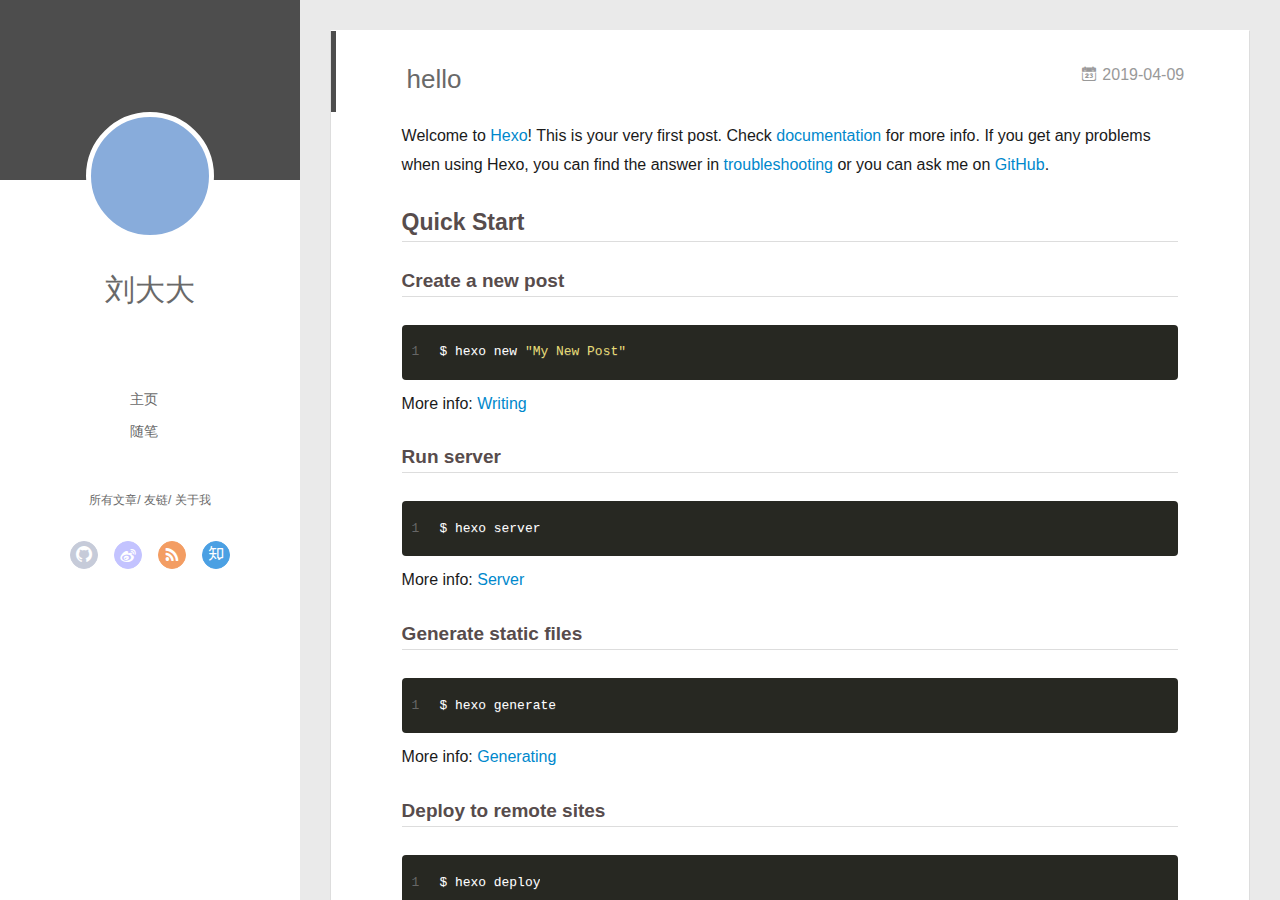
==== commit 8ef8ed82: "Site updated: 2019-05-02 22:52:25" ====
--- a/index.html
+++ b/index.html
@@ -46,7 +46,7 @@
 			<img src class="js-avatar">
 		</a>
 		<hgroup>
-		  <h1 class="header-author"><a href="/">John Doe</a></h1>
+		  <h1 class="header-author"><a href="/">刘大大</a></h1>
 		</hgroup>
 		
 
@@ -104,7 +104,7 @@
 				<img src class="js-avatar">
 			</div>
 			<hgroup>
-			  <h1 class="header-author js-header-author">John Doe</h1>
+			  <h1 class="header-author js-header-author">刘大大</h1>
 			</hgroup>
 			
 			
@@ -159,7 +159,7 @@
         
   
     <h1 itemprop="name">
-      <a class="article-title" href="/2019/04/09/hello-world/">Hello World</a>
+      <a class="article-title" href="/2019/04/09/hello-world/">hello</a>
     </h1>
   
 
@@ -233,7 +233,7 @@
   <div class="outer">
     <div id="footer-info">
     	<div class="footer-left">
-    		&copy; 2019 John Doe
+    		&copy; 2019 刘大大
     	</div>
       	<div class="footer-right">
       		<a href="http://hexo.io/" target="_blank">Hexo</a>  Theme <a href="https://github.com/litten/hexo-theme-yilia" target="_blank">Yilia</a> by Litten
